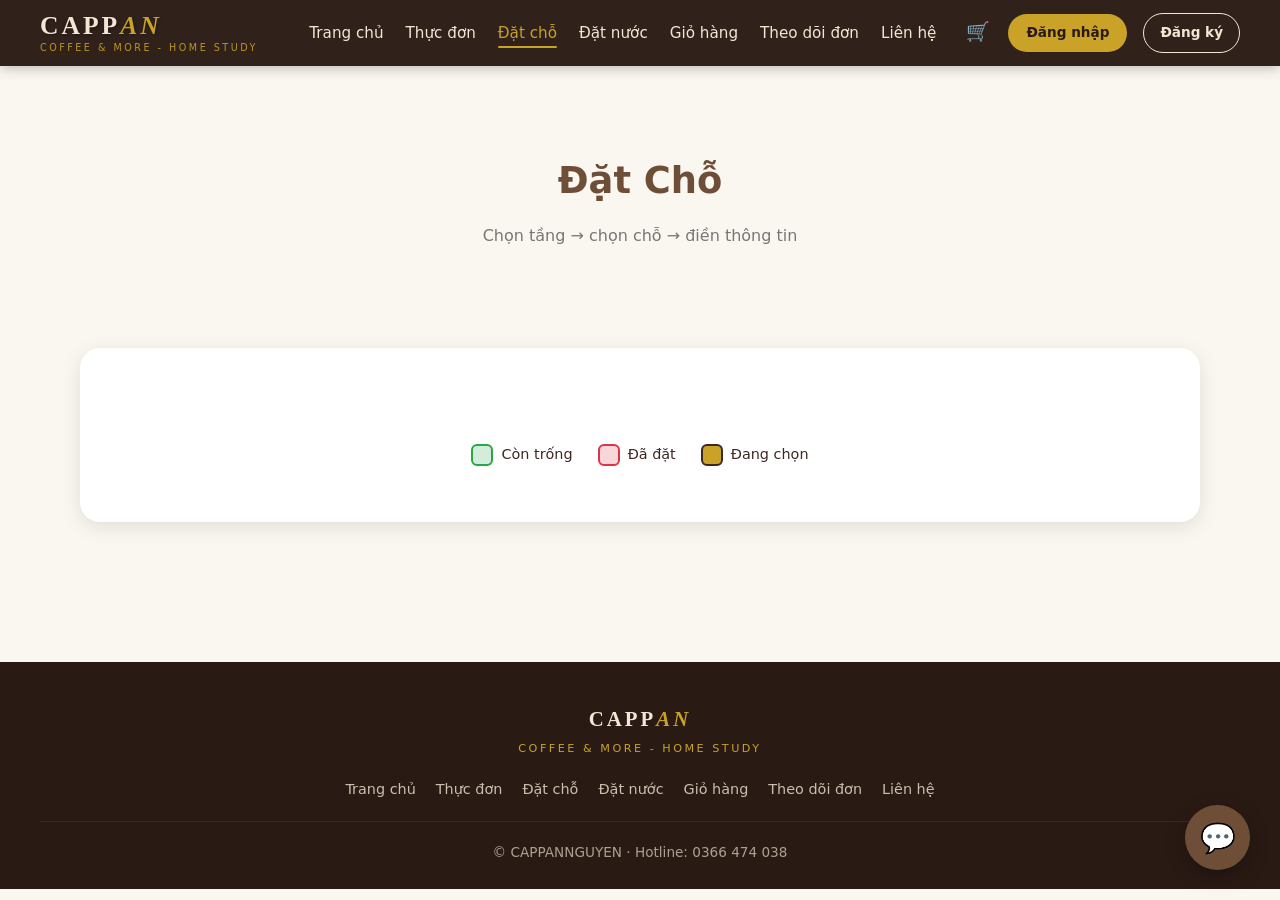
==== booking.html @ 18485954 "Initial commit" ====
<!DOCTYPE html>
<html lang="vi">
<head>
<meta charset="UTF-8">
<meta name="viewport" content="width=device-width, initial-scale=1.0">
<title>Đặt chỗ – CAPPAN</title>
<link rel="stylesheet" href="style.css">
</head>
<body data-page="booking">

<header class="app-header">
  <a class="logo" href="index.html">
    <span class="brand">CAPP<span>AN</span></span>
    <span class="tagline">Coffee &amp; More - Home Study</span>
  </a>
  <button class="menu-toggle" onclick="toggleMobileMenu()">☰</button>
  <nav class="nav" id="mainNav">
    <ul class="nav-list">
      <li><a href="index.html">Trang chủ</a></li>
      <li><a href="menu.html">Thực đơn</a></li>
      <li><a href="booking.html" class="active">Đặt chỗ</a></li>
      <li><a href="order.html">Đặt nước</a></li>
      <li><a href="cart.html">Giỏ hàng</a></li>
      <li><a href="tracking.html">Theo dõi đơn</a></li>
      <li><a href="contact.html">Liên hệ</a></li>
    </ul>
    <div class="user-area" id="userArea"></div>
  </nav>
</header>

<section class="section">
  <h2 class="section-title">Đặt Chỗ</h2>
  <p class="section-sub">Chọn tầng → chọn chỗ → điền thông tin</p>

  <div class="floor-switch" id="floorSwitch"></div>

  <!-- Tóm tắt tầng -->
  <div class="floor-summary" id="floorSummary"></div>

  <div class="seat-area">
    <div class="seat-map" id="seatMap"></div>

    <div class="seat-legend">
      <div class="legend-item"><div class="legend-box free"></div> Còn trống</div>
      <div class="legend-item"><div class="legend-box booked"></div> Đã đặt</div>
      <div class="legend-item"><div class="legend-box selected"></div> Đang chọn</div>
    </div>

    <div class="seat-info-panel" id="seatInfoPanel">
      <div class="seat-info-grid">
        <img id="seatInfoImg" src="" alt="Chỗ ngồi">
        <div>
          <h3 id="seatInfoTitle"></h3>
          <p id="seatInfoDesc"></p>
          <p class="seat-meta">
            <span id="seatInfoCapacity"></span> ·
            <span id="seatInfoZone"></span>
          </p>
          <button class="btn" onclick="openBookingForm()">Đặt chỗ này</button>
        </div>
      </div>
    </div>
  </div>
</section>

<!-- Booking Modal -->
<div class="modal-overlay" id="bookingModal">
  <div class="modal-box wide">
    <button class="modal-close" onclick="closeModal('bookingModal')">✕</button>
    <h2>Xác nhận đặt chỗ</h2>
    <p class="modal-sub" id="bookingSeatLabel"></p>
    <form id="bookingForm" onsubmit="return handleBooking(event)">
      <div class="form-grid">
        <div class="form-group">
          <label>Họ và tên</label>
          <input type="text" id="bkName" required>
        </div>
        <div class="form-group">
          <label>Số điện thoại</label>
          <input type="tel" id="bkPhone" required>
        </div>
        <div class="form-group">
          <label>Ngày đặt</label>
          <input type="date" id="bkDate" required>
        </div>
        <div class="form-group">
          <label>Giờ đặt</label>
          <input type="time" id="bkTime" required>
        </div>
        <div class="form-group">
          <label>Số người</label>
          <select id="bkGuests"></select>
        </div>
        <div class="form-group">
          <label>Ghi chú</label>
          <input type="text" id="bkNote" placeholder="Yêu cầu đặc biệt...">
        </div>
      </div>
      <button type="submit" class="btn btn-block">Xác Nhận Đặt Chỗ</button>
    </form>
  </div>
</div>

<footer class="app-footer">
  <div class="footer-brand">CAPP<span>AN</span></div>
  <div class="footer-tagline">Coffee &amp; More - Home Study</div>
  <div class="footer-links">
    <a href="index.html">Trang chủ</a>
    <a href="menu.html">Thực đơn</a>
    <a href="booking.html">Đặt chỗ</a>
    <a href="order.html">Đặt nước</a>
    <a href="cart.html">Giỏ hàng</a>
    <a href="tracking.html">Theo dõi đơn</a>
    <a href="contact.html">Liên hệ</a>
  </div>
  <div class="footer-copy">© CAPPANNGUYEN · Hotline: 0366 474 038</div>
</footer>

<button class="chat-btn" onclick="toggleChat()">💬</button>
<div class="chat-box" id="chatBox">
  <div class="chat-header">
    <h4>🤖 Trợ lý CAPPAN</h4>
    <button onclick="toggleChat()">✕</button>
  </div>
  <div class="chat-body" id="chatBody">
    <div class="msg bot"><div class="bubble">Bạn muốn ngồi tầng nào? Tôi tư vấn cho! 😊</div></div>
  </div>
  <div class="chat-input">
    <input type="text" id="chatInput" placeholder="Nhập tin nhắn..."
           onkeypress="if(event.key==='Enter') sendChat()">
    <button onclick="sendChat()">➤</button>
  </div>
</div>

<div class="toast" id="toast">✓ Thành công!</div>

<script src="js/data/schema.js"></script>
<script src="js/data/seed.js"></script>
<script src="js/api/index.js"></script>
<script src="js/ai/brain.js"></script>
<script src="js/auth.js"></script>
<script src="js/main.js"></script>

<script>
let currentFloorId = 'F1';
let selectedSeatId = null;

function renderFloorSwitch() {
  const el = document.getElementById('floorSwitch');
  el.innerHTML = API.floors.getAll().map(f => {
    const booked = API.seats.getByFloor(f.id).filter(s => s.status === 'booked').length;
    const total = API.seats.getByFloor(f.id).length;
    return `
      <button class="floor-btn ${f.id === currentFloorId ? 'active' : ''}"
              onclick="switchFloor('${f.id}')">
        ${f.name}
        ${booked > 0 ? `<span class="floor-badge">${booked}/${total}</span>` : ''}
      </button>
    `;
  }).join('');
}

function renderFloorSummary() {
  const el = document.getElementById('floorSummary');
  const floor = API.floors.getById(currentFloorId);
  const seats = API.seats.getByFloor(currentFloorId);
  const available = seats.filter(s => s.status === 'available').length;
  const totalCapacity = seats.reduce((sum, s) => sum + s.capacity, 0);

  el.innerHTML = `
    <div class="floor-summary-content">
      <div class="floor-summary-img">
        <img src="${floor.img}" alt="${floor.name}">
      </div>
      <div class="floor-summary-info">
        <h3>${floor.name}</h3>
        <p>${floor.description}</p>
        <div class="floor-stats">
          <span>🪑 ${seats.length} bàn</span>
          <span>👥 ${totalCapacity} chỗ ngồi</span>
          <span class="available-count">✅ ${available} bàn trống</span>
        </div>
      </div>
    </div>
  `;
}

function switchFloor(floorId) {
  currentFloorId = floorId;
  selectedSeatId = null;
  document.getElementById('seatInfoPanel').classList.remove('show');
  renderFloorSwitch();
  renderFloorSummary();
  renderSeatMap();
}

function renderSeatMap() {
  const el = document.getElementById('seatMap');
  const seats = API.seats.getByFloor(currentFloorId);
  if (!el) return;

  const cols = Math.min(seats.length, 4);
  el.style.gridTemplateColumns = `repeat(${cols}, 90px)`;

  el.innerHTML = seats.map(s => {
    const isBooked = s.status === 'booked';
    const isSelected = selectedSeatId === s.id;
    let cls = 'seat ';
    if (isBooked) cls += 'booked ';
    else cls += 'free ';
    if (isSelected) cls += 'selected ';

    return `
      <div class="${cls}" onclick="selectSeat('${s.id}')">
        <div class="seat-icon">🪑</div>
        <div class="seat-id">${s.id}</div>
        <div class="seat-capacity">${s.capacity}👤</div>
        <div class="seat-status">${isBooked ? 'Đã đặt' : 'Trống'}</div>
      </div>
    `;
  }).join('');
}

function selectSeat(seatId) {
  const seat = API.seats.getById(seatId);
  if (!seat) return;

  if (seat.status === 'booked') {
    showToast('⚠ Chỗ này đã được đặt!', '#c62828');
    return;
  }

  selectedSeatId = seatId;
  renderSeatMap();

  const floor = API.floors.getById(currentFloorId);
  document.getElementById('seatInfoTitle').textContent = `Bàn ${seat.id}`;
  document.getElementById('seatInfoImg').src = seat.img;
  document.getElementById('seatInfoDesc').textContent = seat.description || '';
  document.getElementById('seatInfoCapacity').textContent = `👥 ${seat.capacity} người`;
  document.getElementById('seatInfoZone').textContent = `📍 ${floor.name}`;
  document.getElementById('seatInfoPanel').classList.add('show');
}

function openBookingForm() {
  if (!Auth.isLoggedIn()) {
    showToast('🔒 Vui lòng đăng nhập!', '#c62828');
    setTimeout(() => { window.location.href = 'login.html'; }, 1000);
    return;
  }
  if (!selectedSeatId) {
    showToast('⚠ Chọn chỗ trước!', '#c62828');
    return;
  }

  const user = API.users.getCurrent();
  const seat = API.seats.getById(selectedSeatId);
  const floor = API.floors.getById(currentFloorId);

  document.getElementById('bookingSeatLabel').textContent =
    `Bàn ${seat.id} – ${floor.name} (${seat.capacity} người)`;
  document.getElementById('bkName').value = user.name || '';
  document.getElementById('bkPhone').value = user.phone || '';
  document.getElementById('bkDate').value = API.utils.today();

  const now = new Date();
  now.setMinutes(now.getMinutes() + 30);
  document.getElementById('bkTime').value =
    `${String(now.getHours()).padStart(2,'0')}:${String(now.getMinutes()).padStart(2,'0')}`;

  // Số người — không được vượt quá capacity
  const guestsEl = document.getElementById('bkGuests');
  guestsEl.innerHTML = '';
  for (let i = 1; i <= seat.capacity; i++) {
    guestsEl.innerHTML += `<option value="${i}" ${i === seat.capacity ? 'selected' : ''}>${i} người</option>`;
  }

  openModal('bookingModal');
}

function handleBooking(e) {
  e.preventDefault();

  const user = API.users.getCurrent();
  const data = {
    userId: user.id,
    seatId: selectedSeatId,
    floorId: currentFloorId,
    date: document.getElementById('bkDate').value,
    time: document.getElementById('bkTime').value,
    guests: parseInt(document.getElementById('bkGuests').value),
    note: document.getElementById('bkNote').value.trim()
  };

  const bk = API.bookings.create(data);

  closeModal('bookingModal');
  selectedSeatId = null;
  document.getElementById('seatInfoPanel').classList.remove('show');
  renderFloorSwitch();
  renderFloorSummary();
  renderSeatMap();

  showToast(`✓ Đặt bàn ${bk.seatId} thành công! Mã: ${bk.id}`);
  return false;
}

document.addEventListener('DOMContentLoaded', () => {
  // ⚡ Chặn nhân viên
  const user = API.users.getCurrent();
  if (user && user.role === 'staff') {
    showToast('⛔ Nhân viên không dùng chức năng này!', '#c62828');
    setTimeout(() => { window.location.href = 'staff-dashboard.html'; }, 800);
    return;
  }

  renderCartPage();
});
</script>
</body>
</html>
---- style.css ----
/* ============================================================
   CAPPAN – GLOBAL STYLES
============================================================ */

/* ----- CSS VARIABLES ----- */
:root {
  --brown: #6F4E37;
  --dark-brown: #3E2723;
  --darker: #2A1A14;
  --cream: #F5E6D3;
  --gold: #C9A227;
  --gold-light: #E0BE4A;
  --light: #FAF6F0;
  --white: #ffffff;
  --green: #2E7D32;
  --green-dark: #1b5e20;
  --red: #c62828;
  --gray: #777;
  --gray-light: #ddd;
  --shadow-sm: 0 2px 10px rgba(0,0,0,0.08);
  --shadow-md: 0 5px 20px rgba(0,0,0,0.10);
  --shadow-lg: 0 15px 40px rgba(0,0,0,0.18);
  --radius-sm: 8px;
  --radius-md: 15px;
  --radius-lg: 20px;
  --radius-full: 999px;
  --transition: 0.3s ease;
}

/* ----- RESET ----- */
*, *::before, *::after {
  margin: 0; padding: 0; box-sizing: border-box;
}
html { scroll-behavior: smooth; }
body {
  font-family: 'Segoe UI', system-ui, -apple-system, Tahoma, sans-serif;
  background: var(--light);
  color: var(--dark-brown);
  line-height: 1.6;
  padding-top: 72px;
}
img { max-width: 100%; display: block; }
a { color: inherit; }
button { font-family: inherit; }

/* ============================================================
   HEADER
============================================================ */
.app-header {
  position: fixed; top: 0; left: 0; right: 0; z-index: 100;
  background: rgba(42, 26, 20, 0.97);
  backdrop-filter: blur(10px);
  padding: 12px 40px;
  display: flex;
  justify-content: space-between;
  align-items: center;
  box-shadow: 0 2px 12px rgba(0,0,0,0.25);
}

/* ----- LOGO ----- */
.logo {
  display: flex; flex-direction: column; line-height: 1.1;
  text-decoration: none; cursor: pointer;
}
.logo .brand {
  color: var(--cream);
  font-size: 1.6rem;
  font-weight: 800;
  letter-spacing: 3px;
  font-family: 'Georgia', 'Times New Roman', serif;
  text-shadow: 1px 1px 3px rgba(0,0,0,0.4);
}
.logo .brand span { color: var(--gold); font-style: italic; }
.logo .tagline {
  color: var(--gold);
  font-size: 0.6rem;
  font-weight: 500;
  letter-spacing: 2.5px;
  margin-top: 3px;
  text-transform: uppercase;
  opacity: 0.9;
}

/* ----- NAV ----- */
.nav { display: flex; align-items: center; gap: 22px; }
.nav-list {
  display: flex; list-style: none; gap: 22px; align-items: center;
}
.nav-list a {
  color: var(--cream); text-decoration: none;
  font-weight: 500; font-size: 0.95rem;
  transition: var(--transition);
  position: relative;
}
.nav-list a:hover, .nav-list a.active { color: var(--gold); }
.nav-list a.active::after {
  content: ''; position: absolute; bottom: -6px; left: 0; right: 0;
  height: 2px; background: var(--gold); border-radius: 2px;
}
.user-area {
  display: flex; align-items: center; gap: 10px;
  color: var(--gold); font-size: 0.9rem;
}
.user-area button {
  background: transparent;
  border: 1px solid var(--gold);
  color: var(--gold);
  padding: 6px 14px;
  border-radius: var(--radius-full);
  cursor: pointer;
  font-size: 0.85rem;
  transition: var(--transition);
}
.user-area button:hover {
  background: var(--gold); color: var(--darker);
}

/* Mobile menu toggle */
.menu-toggle {
  display: none;
  background: none; border: none; cursor: pointer;
  color: var(--cream); font-size: 1.5rem;
}

/* ============================================================
   HERO
============================================================ */
.hero {
  min-height: calc(100vh - 72px);
  display: flex; justify-content: center; align-items: center;
  text-align: center; color: var(--white);
  padding: 40px 20px;
  background: linear-gradient(rgba(0,0,0,0.55), rgba(0,0,0,0.7)),
    url('https://images.unsplash.com/photo-1554118811-1e0d58224f24?w=1600') center/cover fixed;
  position: relative;
}
.hero-content { max-width: 800px; }
.hero-tagline {
  color: var(--gold); font-size: 0.85rem; letter-spacing: 4px;
  margin-bottom: 12px; font-weight: 500;
}
.hero-title {
  font-size: clamp(2.5rem, 7vw, 5rem);
  font-weight: 800;
  letter-spacing: 8px;
  margin-bottom: 20px;
  font-family: 'Georgia', serif;
  text-shadow: 3px 3px 15px rgba(0,0,0,0.7);
}
.hero-desc {
  font-size: clamp(1rem, 2vw, 1.2rem);
  max-width: 600px; margin: 0 auto 30px;
  opacity: 0.95;
}
.hero-actions { display: flex; gap: 15px; justify-content: center; flex-wrap: wrap; }

/* ============================================================
   BUTTONS
============================================================ */
.btn {
  display: inline-block;
  background: var(--gold); color: var(--darker);
  padding: 12px 30px;
  border: none; border-radius: var(--radius-full);
  font-size: 1rem; font-weight: 700;
  cursor: pointer; text-decoration: none;
  transition: var(--transition);
}
.btn:hover { background: var(--cream); transform: translateY(-2px); }
.btn-block { display: block; width: 100%; margin-top: 20px; }

.btn-outline {
  display: inline-block;
  background: transparent; border: 2px solid var(--gold); color: var(--gold);
  padding: 10px 28px; border-radius: var(--radius-full);
  font-weight: 700; cursor: pointer; text-decoration: none;
  transition: var(--transition);
}
.btn-outline:hover { background: var(--gold); color: var(--darker); }

/* ============================================================
   SECTION
============================================================ */
.section {
  padding: 80px 40px;
  max-width: 1200px;
  margin: auto;
}
.section-dark {
  background: var(--dark-brown);
  max-width: none;
  color: var(--cream);
}
.section-dark .section-title,
.section-dark .section-sub { color: var(--cream); }
.section-title {
  text-align: center;
  font-size: clamp(1.6rem, 3vw, 2.3rem);
  color: var(--brown);
  margin-bottom: 12px;
}
.section-sub {
  text-align: center;
  color: var(--gray);
  margin-bottom: 45px;
}

/* ============================================================
   ABOUT
============================================================ */
.about-grid {
  display: grid;
  grid-template-columns: 1fr 1fr;
  gap: 45px;
  align-items: center;
}
.about-img img {
  width: 100%; border-radius: var(--radius-md);
  box-shadow: var(--shadow-lg);
}
.about-text h3 {
  color: var(--brown); font-size: 1.6rem; margin-bottom: 15px;
}
.about-text p { margin-bottom: 15px; }
.feature-list {
  list-style: none;
  display: grid; grid-template-columns: 1fr 1fr; gap: 8px;
  margin: 20px 0;
}
.feature-list li {
  padding: 8px 12px;
  background: var(--cream);
  border-radius: var(--radius-sm);
  font-size: 0.9rem;
  font-weight: 500;
}
.info-block {
  background: var(--cream);
  padding: 18px; border-radius: var(--radius-md);
  border-left: 4px solid var(--gold);
}
.info-block p { margin: 5px 0; }

/* ============================================================
   HIGHLIGHTS
============================================================ */
.highlights {
  display: grid;
  grid-template-columns: repeat(auto-fit, minmax(250px, 1fr));
  gap: 25px;
}
.highlight-card {
  background: rgba(255,255,255,0.05);
  border: 1px solid rgba(201,162,39,0.3);
  border-radius: var(--radius-md);
  padding: 30px 25px;
  text-align: center;
  transition: var(--transition);
}
.highlight-card:hover {
  transform: translateY(-6px);
  border-color: var(--gold);
  background: rgba(255,255,255,0.08);
}
.highlight-icon { font-size: 2.5rem; margin-bottom: 15px; }
.highlight-card h4 { color: var(--gold); margin-bottom: 10px; font-size: 1.15rem; }
.highlight-card p { font-size: 0.92rem; opacity: 0.9; }

/* ============================================================
   CATEGORIES & MENU
============================================================ */
.cat-tabs {
  display: flex; gap: 12px; justify-content: center;
  flex-wrap: wrap; margin-bottom: 35px;
}
.cat-tab {
  background: var(--white);
  border: 2px solid var(--gray-light);
  padding: 10px 22px;
  border-radius: var(--radius-full);
  cursor: pointer; font-weight: 600;
  transition: var(--transition);
  color: var(--brown);
  font-size: 0.92rem;
}
.cat-tab:hover { border-color: var(--gold); transform: translateY(-2px); }
.cat-tab.active {
  background: var(--brown); color: var(--white);
  border-color: var(--brown);
}

.menu-grid {
  display: grid;
  grid-template-columns: repeat(auto-fill, minmax(230px, 1fr));
  gap: 25px;
}
.menu-card {
  background: var(--white);
  border-radius: var(--radius-md);
  overflow: hidden;
  box-shadow: var(--shadow-sm);
  transition: var(--transition);
  position: relative;
  display: flex; flex-direction: column;
}
.menu-card:hover {
  transform: translateY(-8px);
  box-shadow: var(--shadow-lg);
}
.menu-card img {
  width: 100%; height: 170px; object-fit: cover;
}
.menu-card .info { padding: 16px; flex: 1; display: flex; flex-direction: column; }
.menu-card h4 {
  color: var(--brown); margin-bottom: 8px; font-size: 1.05rem;
}
.menu-card .price {
  color: var(--green); font-weight: bold; font-size: 1.1rem;
  margin-bottom: auto;
}
.badge {
  position: absolute; top: 12px; left: 12px;
  background: var(--gold); color: var(--darker);
  font-size: 0.72rem; font-weight: 700;
  padding: 4px 10px; border-radius: var(--radius-full);
  letter-spacing: 0.5px;
}
.add-cart-btn {
  background: var(--green); color: var(--white);
  border: none; padding: 9px 16px;
  border-radius: var(--radius-full);
  cursor: pointer; font-weight: 600;
  margin-top: 12px; width: 100%;
  transition: var(--transition);
}
.add-cart-btn:hover { background: var(--green-dark); }

/* ============================================================
   FORMS
============================================================ */
.form-grid {
  display: grid; grid-template-columns: 1fr 1fr; gap: 18px;
}
.form-group { display: flex; flex-direction: column; margin-bottom: 12px; }
.form-group label {
  margin-bottom: 6px; font-weight: 600;
  color: var(--brown); font-size: 0.9rem;
}
.form-group input,
.form-group select,
.form-group textarea {
  padding: 11px 14px;
  border: 1px solid var(--gray-light);
  border-radius: var(--radius-sm);
  font-size: 1rem; outline: none;
  transition: var(--transition);
  font-family: inherit;
  background: var(--white);
}
.form-group input:focus,
.form-group select:focus,
.form-group textarea:focus {
  border-color: var(--brown);
  box-shadow: 0 0 0 3px rgba(111,78,55,0.15);
}
.full-width { grid-column: 1 / -1; }

/* ============================================================
   MODAL
============================================================ */
.modal-overlay {
  position: fixed; inset: 0;
  background: rgba(0,0,0,0.65);
  backdrop-filter: blur(4px);
  z-index: 500;
  display: none;
  justify-content: center; align-items: center;
  padding: 20px;
  animation: fadeIn 0.25s ease;
}
.modal-overlay.open { display: flex; }
.modal-box {
  background: var(--white);
  border-radius: var(--radius-lg);
  width: 100%; max-width: 480px;
  padding: 35px;
  position: relative;
  animation: pop 0.3s ease;
  max-height: 90vh; overflow-y: auto;
}
.modal-box.wide { max-width: 520px; }
@keyframes fadeIn { from { opacity: 0; } to { opacity: 1; } }
@keyframes pop {
  from { transform: scale(0.9); opacity: 0; }
  to { transform: scale(1); opacity: 1; }
}
.modal-box h2 { color: var(--brown); margin-bottom: 8px; text-align: center; }
.modal-sub {
  text-align: center; color: var(--gray);
  margin-bottom: 25px; font-size: 0.9rem;
}
.modal-close {
  position: absolute; top: 15px; right: 20px;
  background: none; border: none;
  font-size: 1.5rem; cursor: pointer; color: #999;
  transition: var(--transition);
}
.modal-close:hover { color: var(--red); transform: rotate(90deg); }

/* Auth tabs */
.auth-tabs { display: flex; gap: 10px; margin-bottom: 20px; }
.auth-tab {
  flex: 1; padding: 10px; text-align: center;
  cursor: pointer; border-radius: var(--radius-sm);
  font-weight: 600; background: #f0f0f0; color: var(--gray);
  transition: var(--transition);
}
.auth-tab.active { background: var(--brown); color: var(--white); }

/* ============================================================
   SEAT MAP
============================================================ */
.floor-switch {
  display: flex; gap: 12px; justify-content: center;
  margin-bottom: 25px; flex-wrap: wrap;
}
.floor-btn {
  padding: 10px 24px;
  border-radius: var(--radius-full);
  border: 2px solid var(--brown);
  background: var(--white); color: var(--brown);
  font-weight: 600; cursor: pointer;
  transition: var(--transition); font-size: 0.9rem;
}
.floor-btn:hover { background: var(--cream); }
.floor-btn.active { background: var(--brown); color: var(--white); }

.seat-area {
  background: var(--white);
  border-radius: var(--radius-lg);
  padding: 30px;
  box-shadow: var(--shadow-md);
  overflow-x: auto;
}
.seat-map {
  display: grid; gap: 15px;
  justify-content: center; margin: auto;
}
.seat {
  width: 90px; height: 90px;
  border-radius: var(--radius-sm);
  display: flex; flex-direction: column;
  justify-content: center; align-items: center;
  cursor: pointer; font-size: 0.8rem; font-weight: 600;
  transition: var(--transition);
  border: 3px solid transparent;
}
.seat.free {
  background: #d4edda; color: #155724; border-color: #28a745;
}
.seat.free:hover {
  transform: scale(1.08);
  box-shadow: 0 6px 15px rgba(40,167,69,0.4);
}
.seat.booked {
  background: #f8d7da; color: #721c24;
  border-color: #dc3545;
  cursor: not-allowed; opacity: 0.7;
}
.seat.selected {
  background: var(--gold) !important;
  color: var(--darker) !important;
  border-color: var(--dark-brown);
  transform: scale(1.08);
}
.seat .seat-icon { font-size: 1.5rem; }

.seat-legend {
  display: flex; gap: 25px; justify-content: center;
  margin: 25px 0; flex-wrap: wrap;
}
.legend-item {
  display: flex; align-items: center; gap: 8px; font-size: 0.9rem;
}
.legend-box { width: 22px; height: 22px; border-radius: 6px; }
.legend-box.free { background: #d4edda; border: 2px solid #28a745; }
.legend-box.booked { background: #f8d7da; border: 2px solid #dc3545; }
.legend-box.selected { background: var(--gold); border: 2px solid var(--dark-brown); }

.seat-info-panel {
  background: var(--cream);
  border-radius: var(--radius-md);
  padding: 25px;
  margin-top: 25px;
  display: none;
  animation: fadeIn 0.3s ease;
}
.seat-info-panel.show { display: block; }
.seat-info-grid {
  display: grid; grid-template-columns: 280px 1fr; gap: 25px;
  align-items: center;
}
.seat-info-grid img {
  width: 100%; height: 180px; object-fit: cover;
  border-radius: var(--radius-md);
}
.seat-info-grid h3 { color: var(--brown); margin-bottom: 10px; }
.seat-info-grid p { margin-bottom: 15px; }

/* ============================================================
   ORDER
============================================================ */
.order-layout {
  display: grid; grid-template-columns: 2fr 1fr; gap: 25px;
  align-items: start;
}
.cart {
  background: var(--white);
  border-radius: var(--radius-md);
  padding: 25px;
  position: sticky; top: 90px;
  box-shadow: var(--shadow-md);
}
.cart h3 { color: var(--brown); margin-bottom: 15px; }
.cart ul {
  list-style: none; margin-bottom: 15px;
  max-height: 300px; overflow-y: auto;
}
.cart li {
  display: flex; justify-content: space-between;
  align-items: center; padding: 10px 0;
  border-bottom: 1px dashed var(--gray-light);
  font-size: 0.9rem; gap: 10px;
}
.cart li.empty {
  justify-content: center; color: #999;
  border: none; font-style: italic;
}
.cart-total {
  font-size: 1.25rem; font-weight: bold;
  color: var(--green); text-align: right;
  margin-bottom: 15px;
}
.qty-btn {
  background: var(--brown); color: var(--white);
  border: none; width: 24px; height: 24px;
  border-radius: 50%; cursor: pointer;
  font-weight: bold; margin: 0 5px;
  transition: var(--transition);
}
.qty-btn:hover { background: var(--dark-brown); }

/* ============================================================
   TRACKING
============================================================ */
.empty-state {
  text-align: center; padding: 70px 20px; color: var(--gray);
}
.empty-icon { font-size: 3.5rem; margin-bottom: 15px; }
.empty-state .btn { margin-top: 20px; }

.shipper-panel {
  background: var(--white);
  border-radius: var(--radius-lg);
  overflow: hidden;
  box-shadow: var(--shadow-lg);
}
.shipper-header {
  background: var(--brown); color: var(--white);
  padding: 20px 25px;
  display: flex; justify-content: space-between;
  align-items: center; gap: 15px; flex-wrap: wrap;
}
.shipper-header h3 { font-size: 1.1rem; }
.shipper-status {
  padding: 6px 16px;
  border-radius: var(--radius-full);
  font-size: 0.85rem; font-weight: 700;
  background: var(--gold); color: var(--darker);
  white-space: nowrap;
}
.map-container { height: 400px; background: #e5e3df; }
.map-container iframe { width: 100%; height: 100%; border: 0; }
.shipper-info { padding: 20px 25px; }
.shipper-info .row {
  display: flex; justify-content: space-between;
  padding: 10px 0;
  border-bottom: 1px solid #f0f0f0;
  gap: 15px;
}
.shipper-info .row:last-child { border-bottom: none; }
.shipper-info .row span:last-child {
  font-weight: 600; color: var(--brown);
  text-align: right;
}

.progress-steps {
  display: flex; justify-content: space-between;
  margin: 25px; position: relative;
}
.progress-steps::before {
  content: ''; position: absolute;
  top: 15px; left: 8%; right: 8%;
  height: 3px; background: var(--gray-light); z-index: 1;
}
.step {
  z-index: 2; text-align: center;
  font-size: 0.78rem; flex: 1;
  position: relative; color: var(--gray);
}
.step .dot {
  width: 32px; height: 32px;
  border-radius: 50%; background: var(--gray-light);
  color: var(--gray);
  display: flex; justify-content: center; align-items: center;
  margin: 0 auto 6px;
  font-weight: bold; border: 3px solid var(--white);
  transition: var(--transition);
}
.step.active .dot { background: var(--green); color: var(--white); }
.step.active { color: var(--green); font-weight: 600; }

/* ============================================================
   TOAST
============================================================ */
.toast {
  position: fixed; top: 90px; right: 30px;
  z-index: 999;
  background: var(--green); color: var(--white);
  padding: 15px 25px;
  border-radius: var(--radius-sm);
  box-shadow: var(--shadow-lg);
  transform: translateX(400px);
  transition: transform 0.4s cubic-bezier(0.4, 0, 0.2, 1);
  font-weight: 500; max-width: 350px;
}
.toast.show { transform: translateX(0); }

/* ============================================================
   CHAT
============================================================ */
.chat-btn {
  position: fixed; bottom: 30px; right: 30px;
  z-index: 300;
  width: 65px; height: 65px;
  border-radius: 50%;
  background: var(--brown); color: var(--white);
  border: none; font-size: 1.8rem;
  cursor: pointer;
  box-shadow: 0 6px 20px rgba(0,0,0,0.3);
  transition: var(--transition);
}
.chat-btn:hover {
  background: var(--gold);
  transform: scale(1.1);
}
.chat-box {
  position: fixed; bottom: 110px; right: 30px;
  z-index: 300;
  width: 360px; max-width: calc(100vw - 40px);
  height: 480px; max-height: calc(100vh - 150px);
  background: var(--white);
  border-radius: var(--radius-lg);
  overflow: hidden;
  box-shadow: var(--shadow-lg);
  display: none; flex-direction: column;
  animation: pop 0.25s ease;
}
.chat-box.open { display: flex; }
.chat-header {
  background: var(--brown); color: var(--white);
  padding: 15px 20px;
  display: flex; justify-content: space-between;
  align-items: center;
}
.chat-header h4 { font-size: 1rem; }
.chat-header button {
  background: none; border: none;
  color: var(--white); font-size: 1.3rem;
  cursor: pointer;
}
.chat-body {
  flex: 1; padding: 15px;
  overflow-y: auto; background: #f9f9f9;
}
.msg { margin-bottom: 12px; display: flex; }
.msg.user { justify-content: flex-end; }
.msg .bubble {
  max-width: 75%; padding: 10px 14px;
  border-radius: var(--radius-md);
  font-size: 0.92rem; word-wrap: break-word;
}
.msg.bot .bubble {
  background: var(--cream); color: var(--dark-brown);
  border-bottom-left-radius: 3px;
}
.msg.user .bubble {
  background: var(--brown); color: var(--white);
  border-bottom-right-radius: 3px;
}
.chat-input {
  display: flex; padding: 12px;
  border-top: 1px solid #eee; background: var(--white);
}
.chat-input input {
  flex: 1; padding: 10px 15px;
  border: 1px solid var(--gray-light);
  border-radius: var(--radius-full);
  outline: none; font-size: 0.95rem;
  font-family: inherit;
}
.chat-input input:focus { border-color: var(--brown); }
.chat-input button {
  margin-left: 10px;
  background: var(--brown); color: var(--white);
  border: none; border-radius: 50%;
  width: 42px; height: 42px;
  cursor: pointer; font-size: 1.1rem;
  transition: var(--transition);
}
.chat-input button:hover { background: var(--gold); color: var(--darker); }

/* ============================================================
   FOOTER
============================================================ */
.app-footer {
  background: var(--darker); color: var(--cream);
  padding: 40px 40px 25px;
  margin-top: 60px;
  text-align: center;
}
.footer-brand {
  font-family: 'Georgia', serif;
  font-size: 1.3rem; font-weight: 800;
  letter-spacing: 3px;
  color: var(--cream);
  margin-bottom: 5px;
}
.footer-brand span { color: var(--gold); font-style: italic; }
.footer-tagline {
  font-size: 0.7rem; letter-spacing: 2.5px;
  color: var(--gold); margin-bottom: 20px;
  text-transform: uppercase;
}
.footer-links {
  display: flex; gap: 20px; justify-content: center;
  flex-wrap: wrap; margin-bottom: 20px;
}
.footer-links a {
  color: var(--cream); text-decoration: none;
  font-size: 0.9rem; opacity: 0.8;
  transition: var(--transition);
}
.footer-links a:hover { color: var(--gold); opacity: 1; }
.footer-copy {
  font-size: 0.85rem; opacity: 0.65;
  padding-top: 20px;
  border-top: 1px solid rgba(255,255,255,0.1);
}

/* ============================================================
   RESPONSIVE
============================================================ */
@media (max-width: 900px) {
  .order-layout { grid-template-columns: 1fr; }
  .cart { position: static; }
  .seat-info-grid { grid-template-columns: 1fr; }
}

@media (max-width: 768px) {
  body { padding-top: 64px; }

  .app-header { padding: 12px 20px; }

  .logo .brand { font-size: 1.3rem; letter-spacing: 2px; }
  .logo .tagline { font-size: 0.5rem; letter-spacing: 1.8px; }

  .menu-toggle { display: block; }

  .nav {
    position: fixed;
    top: 64px; left: 0; right: 0;
    background: var(--darker);
    flex-direction: column;
    padding: 20px;
    gap: 15px;
    transform: translateY(-150%);
    transition: transform 0.3s ease;
    box-shadow: 0 10px 20px rgba(0,0,0,0.3);
  }
  .nav.open { transform: translateY(0); }
  .nav-list {
    flex-direction: column;
    gap: 15px;
    width: 100%;
  }
  .nav-list a { display: block; padding: 8px 0; font-size: 1rem; }
  .nav-list a.active::after { display: none; }
  .user-area { width: 100%; justify-content: center; }

  .hero { background-attachment: scroll; }
  .hero-title { letter-spacing: 4px; }

  .section { padding: 50px 20px; }
  .about-grid, .form-grid { grid-template-columns: 1fr; gap: 25px; }
  .feature-list { grid-template-columns: 1fr; }

  .seat { width: 70px; height: 70px; font-size: 0.7rem; }
  .seat .seat-icon { font-size: 1.2rem; }

  .progress-steps { flex-wrap: wrap; gap: 12px; margin: 20px 10px; }
  .progress-steps::before { display: none; }
  .step { flex: 0 0 calc(50% - 6px); }

  .modal-box { padding: 25px 20px; }

  .toast {
    top: auto; bottom: 110px;
    right: 20px; left: 20px;
    max-width: none;
    transform: translateY(200px);
  }
  .toast.show { transform: translateY(0); }

  .chat-btn { width: 55px; height: 55px; font-size: 1.5rem; bottom: 20px; right: 20px; }
  .chat-box { bottom: 90px; right: 20px; left: 20px; width: auto; height: 70vh; }

  .map-container { height: 300px; }
  .shipper-header { padding: 15px 18px; }
  .shipper-info { padding: 15px 18px; }
}

@media (max-width: 480px) {
  .menu-grid { grid-template-columns: 1fr 1fr; gap: 12px; }
  .menu-card img { height: 120px; }
  .menu-card .info { padding: 10px; }
  .menu-card h4 { font-size: 0.85rem; }
  .menu-card .price { font-size: 0.95rem; }
  .add-cart-btn { font-size: 0.8rem; padding: 7px 10px; }
  .cat-tab { padding: 8px 14px; font-size: 0.82rem; }
}
/* ============================================================
   PROFILE PAGE
============================================================ */
.profile-header {
  display: flex; align-items: center; gap: 20px;
  background: var(--cream);
  padding: 25px; border-radius: var(--radius-lg);
  margin-bottom: 30px;
  flex-wrap: wrap;
}
.profile-avatar {
  width: 80px; height: 80px; border-radius: 50%;
  background: var(--brown); color: var(--cream);
  display: flex; justify-content: center; align-items: center;
  font-size: 2rem; font-weight: 800;
  font-family: 'Georgia', serif;
  box-shadow: 0 4px 15px rgba(111,78,55,0.3);
  flex-shrink: 0;
}
.profile-info { flex: 1; min-width: 200px; }
.profile-info h2 { color: var(--brown); margin-bottom: 5px; }
.profile-info p { color: var(--gray); font-size: 0.92rem; margin: 2px 0; }
.profile-joined { font-size: 0.82rem !important; opacity: 0.75; }

.profile-tabs {
  display: flex; gap: 10px;
  border-bottom: 2px solid var(--gray-light);
  margin-bottom: 30px;
  overflow-x: auto;
}
.profile-tab {
  padding: 12px 20px;
  background: transparent; border: none;
  border-bottom: 3px solid transparent;
  color: var(--gray);
  font-weight: 600; cursor: pointer;
  transition: var(--transition);
  white-space: nowrap;
  font-size: 0.95rem;
  margin-bottom: -2px;
}
.profile-tab:hover { color: var(--brown); }
.profile-tab.active {
  color: var(--brown);
  border-bottom-color: var(--brown);
}

.profile-panel { display: none; animation: fadeIn 0.3s ease; }
.profile-panel.active { display: block; }

/* Lịch sử */
.history-list { display: flex; flex-direction: column; gap: 15px; }
.history-card {
  display: flex; gap: 18px; align-items: center;
  background: var(--white);
  border-radius: var(--radius-md);
  padding: 20px;
  box-shadow: var(--shadow-sm);
  transition: var(--transition);
  flex-wrap: wrap;
}
.history-card:hover {
  transform: translateY(-3px);
  box-shadow: var(--shadow-md);
}
.history-icon {
  font-size: 2rem; flex-shrink: 0;
  width: 55px; height: 55px;
  background: var(--cream);
  border-radius: 50%;
  display: flex; justify-content: center; align-items: center;
}
.history-body { flex: 1; min-width: 200px; }
.history-title {
  font-weight: 700; color: var(--brown);
  margin-bottom: 6px; font-size: 1.05rem;
  display: flex; align-items: center; gap: 10px; flex-wrap: wrap;
}
.history-meta {
  display: flex; gap: 15px; flex-wrap: wrap;
  font-size: 0.85rem; color: var(--gray);
  margin-bottom: 6px;
}
.history-note {
  font-size: 0.85rem; color: var(--gray);
  font-style: italic; margin-top: 6px;
}
.history-status {
  padding: 6px 14px;
  border-radius: var(--radius-full);
  font-size: 0.78rem; font-weight: 700;
  white-space: nowrap;
}
.history-status.success {
  background: #d4edda; color: #155724;
}
.history-status.cancelled {
  background: #f8d7da; color: #721c24;
}
.history-total {
  text-align: right;
  flex-shrink: 0;
  min-width: 100px;
}
.total-label {
  font-size: 0.75rem; color: var(--gray);
  text-transform: uppercase; letter-spacing: 1px;
}
.total-value {
  font-size: 1.15rem; font-weight: 800;
  color: var(--green);
}

.order-status {
  font-size: 0.7rem; padding: 3px 10px;
  border-radius: var(--radius-full);
  font-weight: 700;
  text-transform: uppercase;
  letter-spacing: 0.5px;
}
.order-status.success { background: #d4edda; color: #155724; }
.order-status.pending { background: #fff3cd; color: #856404; }

.order-items {
  display: flex; flex-wrap: wrap; gap: 6px;
  margin: 8px 0;
}
.order-item-tag {
  background: var(--cream); color: var(--brown);
  padding: 3px 10px; border-radius: var(--radius-full);
  font-size: 0.78rem; font-weight: 600;
}

.user-link {
  color: var(--gold); text-decoration: none;
  font-weight: 600; transition: var(--transition);
}
.user-link:hover { color: var(--gold-light); }

/* ============================================================
   CONTACT PAGE
============================================================ */
.contact-cards {
  display: grid;
  grid-template-columns: repeat(auto-fit, minmax(220px, 1fr));
  gap: 20px;
  margin-bottom: 50px;
}
.contact-card {
  background: var(--white);
  border-radius: var(--radius-md);
  padding: 25px 20px;
  text-align: center;
  box-shadow: var(--shadow-sm);
  transition: var(--transition);
  border: 2px solid transparent;
}
.contact-card:hover {
  transform: translateY(-5px);
  box-shadow: var(--shadow-md);
  border-color: var(--gold);
}
.contact-icon { font-size: 2.2rem; margin-bottom: 12px; }
.contact-card h4 {
  color: var(--brown); margin-bottom: 8px;
  font-size: 1.05rem;
}
.contact-card p {
  color: var(--gray); font-size: 0.92rem;
  line-height: 1.5;
}
.contact-small {
  font-size: 0.78rem !important;
  margin-top: 5px; opacity: 0.75;
}

.contact-layout {
  display: grid;
  grid-template-columns: 1fr 1fr;
  gap: 35px;
  align-items: start;
}
.contact-form-wrap,
.contact-map-wrap {
  background: var(--white);
  border-radius: var(--radius-lg);
  padding: 30px;
  box-shadow: var(--shadow-sm);
}
.contact-form-wrap h3,
.contact-map-wrap h3 {
  color: var(--brown);
  margin-bottom: 6px;
  font-size: 1.3rem;
}
.contact-form-sub {
  color: var(--gray); font-size: 0.9rem;
  margin-bottom: 22px;
}

.contact-map {
  height: 320px;
  border-radius: var(--radius-md);
  overflow: hidden;
  margin-bottom: 20px;
}
.contact-map iframe {
  width: 100%; height: 100%; border: 0;
}

.contact-social h4 {
  color: var(--brown); margin-bottom: 12px;
  font-size: 1rem;
}
.social-links {
  display: flex; flex-wrap: wrap; gap: 10px;
}
.social-link {
  padding: 8px 16px;
  background: var(--cream);
  color: var(--brown);
  border-radius: var(--radius-full);
  text-decoration: none;
  font-size: 0.85rem; font-weight: 600;
  transition: var(--transition);
}
.social-link:hover {
  background: var(--brown); color: var(--white);
  transform: translateY(-2px);
}

/* ============================================================
   RESPONSIVE – Profile & Contact
============================================================ */
@media (max-width: 900px) {
  .contact-layout { grid-template-columns: 1fr; }
}

@media (max-width: 768px) {
  .profile-header {
    flex-direction: column;
    text-align: center;
  }
  .profile-info { text-align: center; }

  .profile-tabs { gap: 5px; }
  .profile-tab { padding: 10px 14px; font-size: 0.85rem; }

  .history-card { padding: 15px; }
  .history-icon { width: 45px; height: 45px; font-size: 1.6rem; }
  .history-total { width: 100%; text-align: left; margin-top: 8px; }

  .contact-cards { grid-template-columns: 1fr 1fr; gap: 12px; }
  .contact-card { padding: 18px 12px; }
  .contact-icon { font-size: 1.7rem; }
  .contact-card h4 { font-size: 0.95rem; }
  .contact-card p { font-size: 0.82rem; }
}

@media (max-width: 480px) {
  .contact-cards { grid-template-columns: 1fr; }
  .profile-tab { padding: 10px 10px; font-size: 0.78rem; }
}
/* ============================================================
   FLOOR CARDS (Trang chủ)
============================================================ */
.floor-cards {
  display: grid;
  grid-template-columns: repeat(auto-fit, minmax(260px, 1fr));
  gap: 25px;
}
.floor-card {
  background: var(--white);
  border-radius: var(--radius-lg);
  overflow: hidden;
  box-shadow: var(--shadow-sm);
  transition: var(--transition);
}
.floor-card:hover {
  transform: translateY(-8px);
  box-shadow: var(--shadow-lg);
}
.floor-card img {
  width: 100%; height: 180px; object-fit: cover;
}
.floor-info { padding: 20px; }
.floor-info h3 {
  color: var(--brown); margin-bottom: 8px; font-size: 1.2rem;
}
.floor-info p {
  color: var(--gray); font-size: 0.9rem; margin-bottom: 12px;
}
.floor-purpose {
  display: inline-block;
  padding: 4px 12px;
  background: var(--cream); color: var(--brown);
  border-radius: var(--radius-full);
  font-size: 0.75rem; font-weight: 700;
  text-transform: uppercase; letter-spacing: 1px;
}

/* ============================================================
   AUTH PAGES (Login/Register)
============================================================ */
.auth-section {
  min-height: calc(100vh - 72px);
  display: flex; justify-content: center; align-items: center;
  padding: 60px 20px;
  background: linear-gradient(135deg, var(--cream) 0%, var(--light) 100%);
}
.auth-card {
  background: var(--white);
  border-radius: var(--radius-lg);
  padding: 40px;
  box-shadow: var(--shadow-lg);
  width: 100%; max-width: 440px;
}
.auth-card h2 {
  color: var(--brown); margin-bottom: 8px; text-align: center;
}
.auth-sub {
  text-align: center; color: var(--gray);
  margin-bottom: 25px; font-size: 0.9rem;
}
.auth-link {
  text-align: center; margin-top: 20px;
  color: var(--gray); font-size: 0.9rem;
}
.auth-link a {
  color: var(--brown); font-weight: 600;
  text-decoration: none;
}
.auth-link a:hover { color: var(--gold); }

/* Role switch */
.role-switch {
  display: flex; gap: 10px;
}
.role-option {
  flex: 1;
  display: flex; align-items: center; justify-content: center;
  gap: 6px;
  padding: 12px;
  border: 2px solid var(--gray-light);
  border-radius: var(--radius-sm);
  cursor: pointer;
  transition: var(--transition);
  font-weight: 600; font-size: 0.9rem;
}
.role-option input { display: none; }
.role-option:hover { border-color: var(--gold); }
.role-option.active {
  border-color: var(--brown);
  background: var(--cream);
  color: var(--brown);
}

/* Demo accounts */
.demo-accounts {
  margin-top: 25px;
  padding: 15px;
  background: var(--cream);
  border-radius: var(--radius-md);
  font-size: 0.85rem;
}
.demo-accounts p {
  color: var(--brown); margin-bottom: 10px;
}
.demo-btn {
  background: var(--white);
  padding: 10px 14px;
  border-radius: var(--radius-sm);
  margin-bottom: 8px;
  cursor: pointer;
  font-weight: 500;
  transition: var(--transition);
  border: 1px solid transparent;
}
.demo-btn:hover {
  border-color: var(--brown);
  transform: translateX(4px);
}

.form-hint {
  font-size: 0.78rem; color: var(--gray);
  margin-top: 4px;
}

.btn-login {
  background: var(--gold); color: var(--darker);
  padding: 8px 18px;
  border-radius: var(--radius-full);
  text-decoration: none;
  font-weight: 700; font-size: 0.85rem;
  transition: var(--transition);
}
.btn-login:hover {
  background: var(--cream);
}

@media (max-width: 768px) {
  .auth-card { padding: 25px 20px; }
  .role-switch { flex-direction: column; }
  .floor-cards { grid-template-columns: 1fr; }
}
/* ============================================================
   STAFF DASHBOARD
============================================================ */
.staff-header {
  display: flex; justify-content: space-between; align-items: center;
  gap: 20px; flex-wrap: wrap; margin-bottom: 30px;
}
.staff-time {
  text-align: right;
  color: var(--brown);
  font-size: 0.95rem;
}
.staff-time strong {
  font-size: 1.5rem;
  font-family: 'Georgia', serif;
}

.stats-grid {
  display: grid;
  grid-template-columns: repeat(auto-fit, minmax(180px, 1fr));
  gap: 18px;
  margin-bottom: 30px;
}
.stat-card {
  background: var(--white);
  border-radius: var(--radius-md);
  padding: 20px;
  display: flex; align-items: center; gap: 15px;
  box-shadow: var(--shadow-sm);
  transition: var(--transition);
  border-left: 4px solid var(--gold);
}
.stat-card:hover {
  transform: translateY(-4px);
  box-shadow: var(--shadow-md);
}
.stat-icon { font-size: 2rem; }
.stat-info { flex: 1; }
.stat-value {
  font-size: 1.8rem; font-weight: 800;
  color: var(--brown); line-height: 1.1;
}
.stat-label {
  font-size: 0.82rem; color: var(--gray);
  text-transform: uppercase; letter-spacing: 0.5px;
  margin-top: 4px;
}

.staff-layout {
  display: grid;
  grid-template-columns: 1.4fr 1fr;
  gap: 25px;
}
.staff-panel {
  background: var(--white);
  border-radius: var(--radius-md);
  padding: 25px;
  box-shadow: var(--shadow-sm);
}
.panel-header {
  display: flex; justify-content: space-between;
  align-items: center; gap: 15px;
  margin-bottom: 20px; flex-wrap: wrap;
}
.panel-header h3 {
  color: var(--brown); font-size: 1.15rem;
}
.panel-hint {
  font-size: 0.82rem; color: var(--gray);
  margin-top: 15px; font-style: italic;
}

.floor-switch-small {
  display: flex; gap: 6px; flex-wrap: wrap;
}
.floor-btn-small {
  padding: 6px 14px;
  border: 1px solid var(--gray-light);
  background: var(--white);
  border-radius: var(--radius-full);
  font-size: 0.82rem; font-weight: 600;
  color: var(--gray); cursor: pointer;
  transition: var(--transition);
}
.floor-btn-small:hover { border-color: var(--gold); }
.floor-btn-small.active {
  background: var(--brown); color: var(--white);
  border-color: var(--brown);
}

.staff-seat-map {
  display: grid;
  gap: 12px;
}
.staff-seat {
  padding: 15px 10px;
  border-radius: var(--radius-sm);
  text-align: center;
  cursor: pointer;
  border: 3px solid transparent;
  transition: var(--transition);
  font-size: 0.85rem;
}
.staff-seat.available {
  background: #d4edda; color: #155724;
  border-color: #28a745;
}
.staff-seat.available:hover { opacity: 0.85; }
.staff-seat.booked {
  background: #f8d7da; color: #721c24;
  border-color: #dc3545;
}
.staff-seat.booked:hover {
  transform: scale(1.05);
  box-shadow: 0 6px 20px rgba(220, 53, 69, 0.4);
}
.staff-seat .seat-icon { font-size: 1.4rem; margin-bottom: 4px; }
.staff-seat .seat-id { font-weight: 700; font-size: 1rem; }
.staff-seat .seat-status { font-size: 0.7rem; margin-top: 2px; }

/* Đơn hàng */
.order-row {
  display: flex; justify-content: space-between;
  align-items: center; gap: 12px;
  padding: 12px 0;
  border-bottom: 1px dashed var(--gray-light);
}
.order-row:last-child { border-bottom: none; }
.order-row-left strong {
  color: var(--brown); display: block;
}
.order-row-left small {
  color: var(--gray); font-size: 0.8rem;
}
.order-row-right {
  display: flex; align-items: center; gap: 8px;
}
.order-status-badge {
  padding: 4px 10px;
  border-radius: var(--radius-full);
  font-size: 0.72rem; font-weight: 700;
  white-space: nowrap;
}
.order-status-badge.step-0 { background: #fff3cd; color: #856404; }
.order-status-badge.step-1 { background: #cce5ff; color: #004085; }
.order-status-badge.step-2,
.order-status-badge.step-3 { background: #d1ecf1; color: #0c5460; }
.order-status-badge.step-4 { background: #d4edda; color: #155724; }

.btn-mini {
  background: var(--brown); color: var(--white);
  border: none; border-radius: 50%;
  width: 28px; height: 28px;
  cursor: pointer; font-weight: bold;
  transition: var(--transition);
}
.btn-mini:hover { background: var(--gold); color: var(--darker); }

.empty-note {
  text-align: center; color: var(--gray);
  font-style: italic; padding: 20px;
  font-size: 0.9rem;
}

/* Bảng đặt chỗ */
.staff-table {
  width: 100%; border-collapse: collapse;
  font-size: 0.88rem;
}
.staff-table th {
  text-align: left; padding: 10px 8px;
  background: var(--cream); color: var(--brown);
  font-weight: 700; font-size: 0.8rem;
  text-transform: uppercase; letter-spacing: 0.5px;
}
.staff-table th:first-child { border-radius: 8px 0 0 8px; }
.staff-table th:last-child { border-radius: 0 8px 8px 0; }
.staff-table td {
  padding: 12px 8px;
  border-bottom: 1px solid #f0f0f0;
}
.status-tag {
  padding: 3px 10px; border-radius: var(--radius-full);
  font-size: 0.72rem; font-weight: 700;
}
.status-tag.confirmed { background: #d4edda; color: #155724; }
.status-tag.pending { background: #fff3cd; color: #856404; }
.status-tag.cancelled { background: #f8d7da; color: #721c24; }
.status-tag.completed { background: #d1ecf1; color: #0c5460; }

@media (max-width: 900px) {
  .staff-layout { grid-template-columns: 1fr; }
}
@media (max-width: 768px) {
  .staff-header { flex-direction: column; align-items: flex-start; }
  .staff-time { text-align: left; }
  .stat-value { font-size: 1.4rem; }
  .staff-table { font-size: 0.78rem; }
  .staff-table th, .staff-table td { padding: 8px 4px; }
}
/* ============================================================
   NÚT ĐĂNG NHẬP / ĐĂNG KÝ TRÊN HEADER
============================================================ */
.btn-register {
  background: transparent;
  color: var(--cream);
  padding: 8px 16px;
  border: 1px solid var(--cream);
  border-radius: var(--radius-full);
  text-decoration: none;
  font-weight: 600; font-size: 0.85rem;
  transition: var(--transition);
  margin-left: 6px;
}
.btn-register:hover {
  background: var(--cream);
  color: var(--darker);
}

/* Toolbar tìm kiếm */
.menu-toolbar {
  display: flex; justify-content: center;
  margin-bottom: 25px;
}
.search-box {
  width: 100%; max-width: 400px;
}
.search-box input {
  width: 100%;
  padding: 12px 20px;
  border: 2px solid var(--gray-light);
  border-radius: var(--radius-full);
  font-size: 0.95rem;
  outline: none;
  transition: var(--transition);
  font-family: inherit;
}
.search-box input:focus {
  border-color: var(--gold);
  box-shadow: 0 0 0 3px rgba(201,162,39,0.15);
}

/* Món hết hàng */
.menu-card.out-of-stock {
  opacity: 0.7;
}
.menu-card.out-of-stock img {
  filter: grayscale(70%);
}
.badge-out {
  background: var(--red) !important;
  color: white !important;
  left: auto !important;
  right: 12px;
}
.menu-card .desc {
  font-size: 0.8rem; color: var(--gray);
  margin: 6px 0; line-height: 1.4;
}

/* Meta chỗ ngồi */
.seat-meta {
  color: var(--gray); font-size: 0.9rem;
  margin-bottom: 15px;
}

/* Cart empty */
.cart li.empty {
  color: var(--gray);
  font-style: italic;
  text-align: center;
  border: none;
}
/* ============================================================
   ICON GIỎ HÀNG TRÊN HEADER
============================================================ */
.cart-icon {
  position: relative;
  display: inline-flex;
  align-items: center;
  justify-content: center;
  width: 40px;
  height: 40px;
  background: transparent;
  border-radius: 50%;
  color: var(--cream);
  font-size: 1.2rem;
  text-decoration: none;
  transition: var(--transition);
}
.cart-icon:hover {
  background: rgba(255,255,255,0.1);
  color: var(--gold);
  transform: scale(1.1);
}
.cart-badge {
  position: absolute;
  top: -2px;
  right: -2px;
  background: var(--red);
  color: white;
  font-size: 0.68rem;
  font-weight: 700;
  min-width: 18px;
  height: 18px;
  padding: 0 5px;
  border-radius: 9px;
  display: flex;
  align-items: center;
  justify-content: center;
  border: 2px solid var(--darker);
  animation: pop 0.3s ease;
}
@keyframes pop {
  from { transform: scale(0); }
  to { transform: scale(1); }
}
/* ============================================================
   CART PAGE
============================================================ */
.cart-layout {
  display: grid;
  grid-template-columns: 1.6fr 1fr;
  gap: 25px;
  align-items: start;
}
.cart-items-panel {
  background: var(--white);
  border-radius: var(--radius-md);
  padding: 25px;
  box-shadow: var(--shadow-sm);
}
.panel-header-simple {
  display: flex; justify-content: space-between;
  align-items: center; gap: 15px;
  margin-bottom: 20px;
  padding-bottom: 15px;
  border-bottom: 1px solid var(--gray-light);
}
.panel-header-simple h3 {
  color: var(--brown); font-size: 1.1rem;
}
.btn-clear {
  background: transparent;
  border: 1px solid var(--red);
  color: var(--red);
  padding: 6px 14px;
  border-radius: var(--radius-full);
  font-size: 0.82rem; font-weight: 600;
  cursor: pointer;
  transition: var(--transition);
}
.btn-clear:hover {
  background: var(--red); color: white;
}

.cart-item {
  display: grid;
  grid-template-columns: 80px 1fr auto auto auto;
  gap: 15px;
  align-items: center;
  padding: 15px 0;
  border-bottom: 1px dashed var(--gray-light);
}
.cart-item:last-child { border-bottom: none; }
.cart-item img {
  width: 80px; height: 80px;
  border-radius: var(--radius-sm);
  object-fit: cover;
}
.cart-item-info h4 {
  color: var(--brown); font-size: 1rem;
  margin-bottom: 4px;
}
.cart-item-info small {
  color: var(--gray); font-size: 0.82rem;
}
.cart-item-price {
  color: var(--green); font-weight: 600;
  margin-top: 6px;
}
.cart-item-qty {
  display: flex; align-items: center; gap: 8px;
}
.cart-item-qty span {
  min-width: 24px; text-align: center;
  font-weight: 700;
}
.cart-item-total {
  font-weight: 800; color: var(--brown);
  min-width: 90px; text-align: right;
}
.cart-item-remove {
  background: transparent;
  border: none;
  color: #c62828;
  font-size: 1.1rem;
  cursor: pointer;
  padding: 5px;
  transition: var(--transition);
}
.cart-item-remove:hover {
  transform: scale(1.3);
}

.cart-checkout {
  background: var(--white);
  border-radius: var(--radius-md);
  padding: 25px;
  box-shadow: var(--shadow-md);
  position: sticky; top: 90px;
}
.cart-checkout h3 {
  color: var(--brown); margin-bottom: 20px;
  font-size: 1.1rem;
}
.checkout-summary {
  background: var(--cream);
  border-radius: var(--radius-md);
  padding: 18px;
  margin: 20px 0;
}
.summary-row {
  display: flex; justify-content: space-between;
  padding: 6px 0;
  font-size: 0.92rem;
  color: var(--dark-brown);
}
.summary-row.total {
  border-top: 2px solid var(--gold);
  margin-top: 10px;
  padding-top: 12px;
  font-size: 1.15rem;
  font-weight: 800;
  color: var(--green);
}
.link-back {
  display: block;
  text-align: center;
  margin-top: 15px;
  color: var(--brown);
  font-size: 0.9rem;
  text-decoration: none;
}
.link-back:hover { color: var(--gold); }

/* ============================================================
   CART MINI (Sidebar thu gọn ở order.html)
============================================================ */
.cart-mini {
  background: var(--white);
  border-radius: var(--radius-md);
  padding: 20px;
  box-shadow: var(--shadow-sm);
  position: sticky; top: 90px;
  height: fit-content;
}
.cart-mini h3 {
  color: var(--brown); font-size: 1rem;
  margin-bottom: 12px;
}
.cart-mini-info {
  display: flex; justify-content: space-between;
  align-items: center;
  background: var(--cream);
  padding: 12px 16px;
  border-radius: var(--radius-sm);
  font-weight: 600;
  color: var(--brown);
}
.cart-mini-info #cartMiniTotal {
  color: var(--green);
  font-size: 1.05rem;
}
.btn-clear-mini {
  display: block;
  width: 100%;
  margin-top: 10px;
  background: transparent;
  border: 1px solid var(--gray-light);
  color: var(--gray);
  padding: 8px;
  border-radius: var(--radius-full);
  font-size: 0.82rem;
  cursor: pointer;
  transition: var(--transition);
}
.btn-clear-mini:hover {
  border-color: var(--red);
  color: var(--red);
}

/* ============================================================
   RESPONSIVE CART
============================================================ */
@media (max-width: 900px) {
  .cart-layout { grid-template-columns: 1fr; }
  .cart-checkout { position: static; }
  .cart-mini { position: static; }
}

@media (max-width: 600px) {
  .cart-item {
    grid-template-columns: 60px 1fr;
    grid-template-areas:
      "img info"
      "qty total";
    gap: 10px;
  }
  .cart-item img { grid-area: img; width: 60px; height: 60px; }
  .cart-item-info { grid-area: info; }
  .cart-item-qty { grid-area: qty; }
  .cart-item-total { grid-area: total; text-align: right; }
  .cart-item-remove {
    position: absolute; right: 10px; top: 10px;
  }
  .cart-item { position: relative; }
}
/* Nút reset nhỏ trong panel header */
.btn-mini-reset {
  background: #fff3cd;
  color: #856404;
  border: 1px solid #ffc107;
  padding: 6px 12px;
  border-radius: var(--radius-full);
  font-size: 0.8rem;
  font-weight: 600;
  cursor: pointer;
  transition: var(--transition);
  white-space: nowrap;
}
.btn-mini-reset:hover {
  background: #ffc107;
  color: #664d03;
}
/* ============================================================
   STAFF DASHBOARD
============================================================ */
.staff-header {
  display: flex; justify-content: space-between; align-items: center;
  gap: 20px; flex-wrap: wrap; margin-bottom: 30px;
}
.staff-time {
  text-align: right;
  color: var(--brown);
  font-size: 0.95rem;
}
.staff-time strong {
  font-size: 1.5rem;
  font-family: 'Georgia', serif;
}

.stats-grid {
  display: grid;
  grid-template-columns: repeat(auto-fit, minmax(180px, 1fr));
  gap: 18px;
  margin-bottom: 30px;
}
.stat-card {
  background: var(--white);
  border-radius: var(--radius-md);
  padding: 20px;
  display: flex; align-items: center; gap: 15px;
  box-shadow: var(--shadow-sm);
  transition: var(--transition);
  border-left: 4px solid var(--gold);
}
.stat-card:hover {
  transform: translateY(-4px);
  box-shadow: var(--shadow-md);
}
.stat-icon { font-size: 2rem; }
.stat-info { flex: 1; }
.stat-value {
  font-size: 1.8rem; font-weight: 800;
  color: var(--brown); line-height: 1.1;
}
.stat-label {
  font-size: 0.82rem; color: var(--gray);
  text-transform: uppercase; letter-spacing: 0.5px;
  margin-top: 4px;
}

.staff-layout {
  display: grid;
  grid-template-columns: 1.4fr 1fr;
  gap: 25px;
}
.staff-panel {
  background: var(--white);
  border-radius: var(--radius-md);
  padding: 25px;
  box-shadow: var(--shadow-sm);
}
.panel-header {
  display: flex; justify-content: space-between;
  align-items: center; gap: 15px;
  margin-bottom: 20px; flex-wrap: wrap;
}
.panel-header h3 {
  color: var(--brown); font-size: 1.15rem;
}
.panel-hint {
  font-size: 0.82rem; color: var(--gray);
  margin-top: 15px; font-style: italic;
}

.floor-switch-small {
  display: flex; gap: 6px; flex-wrap: wrap;
}
.floor-btn-small {
  padding: 6px 14px;
  border: 1px solid var(--gray-light);
  background: var(--white);
  border-radius: var(--radius-full);
  font-size: 0.82rem; font-weight: 600;
  color: var(--gray); cursor: pointer;
  transition: var(--transition);
}
.floor-btn-small:hover { border-color: var(--gold); }
.floor-btn-small.active {
  background: var(--brown); color: var(--white);
  border-color: var(--brown);
}

.btn-mini-reset {
  background: #fff3cd;
  color: #856404;
  border: 1px solid #ffc107;
  padding: 6px 12px;
  border-radius: var(--radius-full);
  font-size: 0.8rem;
  font-weight: 600;
  cursor: pointer;
  transition: var(--transition);
  white-space: nowrap;
}
.btn-mini-reset:hover {
  background: #ffc107;
  color: #664d03;
}

.staff-seat-map {
  display: grid;
  gap: 12px;
}
.staff-seat {
  padding: 15px 10px;
  border-radius: var(--radius-sm);
  text-align: center;
  cursor: pointer;
  border: 3px solid transparent;
  transition: var(--transition);
  font-size: 0.85rem;
  position: relative;
}
.staff-seat.available {
  background: #d4edda; color: #155724;
  border-color: #28a745;
}
.staff-seat.available:hover { opacity: 0.85; }
.staff-seat.booked {
  background: #f8d7da; color: #721c24;
  border-color: #dc3545;
}
.staff-seat.booked:hover {
  transform: scale(1.05);
  box-shadow: 0 6px 20px rgba(220, 53, 69, 0.4);
}
.staff-seat .seat-icon { font-size: 1.4rem; margin-bottom: 4px; }
.staff-seat .seat-id { font-weight: 700; font-size: 1rem; }
.staff-seat .seat-status { font-size: 0.7rem; margin-top: 2px; }
.seat-customer {
  font-size: 0.65rem;
  margin-top: 4px;
  opacity: 0.8;
  font-weight: 600;
}

/* Đơn hàng */
.order-row {
  display: flex; justify-content: space-between;
  align-items: center; gap: 12px;
  padding: 12px 0;
  border-bottom: 1px dashed var(--gray-light);
}
.order-row:last-child { border-bottom: none; }
.order-row-left strong {
  color: var(--brown); display: block;
}
.order-row-left small {
  color: var(--gray); font-size: 0.8rem;
}
.order-row-right {
  display: flex; align-items: center; gap: 8px;
}
.order-status-badge {
  padding: 4px 10px;
  border-radius: var(--radius-full);
  font-size: 0.72rem; font-weight: 700;
  white-space: nowrap;
}
.order-status-badge.step-0 { background: #fff3cd; color: #856404; }
.order-status-badge.step-1 { background: #cce5ff; color: #004085; }
.order-status-badge.step-2,
.order-status-badge.step-3 { background: #d1ecf1; color: #0c5460; }
.order-status-badge.step-4 { background: #d4edda; color: #155724; }

.btn-mini {
  background: var(--brown); color: var(--white);
  border: none; border-radius: 50%;
  width: 28px; height: 28px;
  cursor: pointer; font-weight: bold;
  transition: var(--transition);
}
.btn-mini:hover { background: var(--gold); color: var(--darker); }

.empty-note {
  text-align: center; color: var(--gray);
  font-style: italic; padding: 20px;
  font-size: 0.9rem;
}

/* Bảng đặt chỗ */
.staff-table {
  width: 100%; border-collapse: collapse;
  font-size: 0.88rem;
}
.staff-table th {
  text-align: left; padding: 10px 8px;
  background: var(--cream); color: var(--brown);
  font-weight: 700; font-size: 0.8rem;
  text-transform: uppercase; letter-spacing: 0.5px;
}
.staff-table th:first-child { border-radius: 8px 0 0 8px; }
.staff-table th:last-child { border-radius: 0 8px 8px 0; }
.staff-table td {
  padding: 12px 8px;
  border-bottom: 1px solid #f0f0f0;
}
.status-tag {
  padding: 3px 10px; border-radius: var(--radius-full);
  font-size: 0.72rem; font-weight: 700;
  white-space: nowrap;
}
.status-tag.confirmed { background: #d4edda; color: #155724; }
.status-tag.pending { background: #fff3cd; color: #856404; }
.status-tag.cancelled { background: #f8d7da; color: #721c24; }
.status-tag.completed { background: #d1ecf1; color: #0c5460; }

/* ============================================================
   RESPONSIVE STAFF
============================================================ */
@media (max-width: 900px) {
  .staff-layout { grid-template-columns: 1fr; }
}
@media (max-width: 768px) {
  .staff-header { flex-direction: column; align-items: flex-start; }
  .staff-time { text-align: left; }
  .stat-value { font-size: 1.4rem; }
  .staff-table { font-size: 0.78rem; }
  .staff-table th, .staff-table td { padding: 8px 4px; }
  .panel-header { flex-direction: column; align-items: flex-start; }
}
/* Nút reset nhỏ ở góc mỗi chỗ ngồi */
.seat-reset-btn {
  position: absolute;
  top: 6px;
  right: 6px;
  width: 22px;
  height: 22px;
  border-radius: 50%;
  background: rgba(255, 255, 255, 0.95);
  color: #c62828;
  border: 1.5px solid #c62828;
  font-size: 0.75rem;
  font-weight: 700;
  line-height: 1;
  cursor: pointer;
  display: flex;
  align-items: center;
  justify-content: center;
  padding: 0;
  transition: all 0.2s ease;
  z-index: 5;
  opacity: 0.7;
}
.seat-reset-btn:hover {
  background: #c62828;
  color: white;
  transform: scale(1.15);
  opacity: 1;
}

/* Đảm bảo staff-seat có position relative để nút absolute hoạt động */
.staff-seat {
  position: relative;
}
/* ============================================================
   LOGOUT LOADING OVERLAY
============================================================ */
.logout-loading {
  position: fixed;
  inset: 0;
  background: rgba(42, 26, 20, 0.85);
  backdrop-filter: blur(6px);
  z-index: 9999;
  display: flex;
  justify-content: center;
  align-items: center;
  opacity: 0;
  visibility: hidden;
  transition: opacity 0.3s ease, visibility 0.3s ease;
}
.logout-loading.show {
  opacity: 1;
  visibility: visible;
}

.logout-loading-content {
  text-align: center;
  color: var(--cream);
}

.logout-loading-content p {
  margin-top: 20px;
  font-size: 1.1rem;
  font-weight: 600;
  letter-spacing: 1px;
  color: var(--gold);
}

/* Spinner */
.spinner {
  width: 60px;
  height: 60px;
  margin: 0 auto;
  border: 4px solid rgba(201, 162, 39, 0.2);
  border-top-color: var(--gold);
  border-radius: 50%;
  animation: spin 0.8s linear infinite;
}

@keyframes spin {
  to { transform: rotate(360deg); }
}

/* Modal xác nhận đăng xuất */
#logoutModal .modal-box {
  animation: pop 0.3s ease;
}

#logoutModal .btn-outline {
  border-color: var(--gray);
  color: var(--gray);
}
#logoutModal .btn-outline:hover {
  background: var(--gray);
  color: white;
}   
/* ============================================================
   CHAT — TYPING INDICATOR
============================================================ */
.typing-bubble {
  display: flex;
  align-items: center;
  gap: 5px;
  padding: 12px 16px !important;
  background: var(--cream);
  min-width: 60px;
}
.typing-bubble .dot {
  width: 8px;
  height: 8px;
  background: var(--brown);
  border-radius: 50%;
  display: inline-block;
  animation: typing 1.2s infinite ease-in-out;
}
.typing-bubble .dot:nth-child(2) { animation-delay: 0.2s; }
.typing-bubble .dot:nth-child(3) { animation-delay: 0.4s; }

@keyframes typing {
  0%, 60%, 100% { transform: translateY(0); opacity: 0.4; }
  30% { transform: translateY(-6px); opacity: 1; }
}

/* ============================================================
   QUICK REPLIES
============================================================ */
.quick-replies {
  display: flex;
  flex-wrap: wrap;
  gap: 6px;
  margin: 10px 0;
  padding: 0 4px;
}
.quick-reply-btn {
  background: white;
  border: 1.5px solid var(--gold);
  color: var(--brown);
  padding: 6px 12px;
  border-radius: var(--radius-full);
  font-size: 0.78rem;
  font-weight: 600;
  cursor: pointer;
  transition: var(--transition);
  white-space: nowrap;
}
.quick-reply-btn:hover {
  background: var(--gold);
  color: var(--darker);
  transform: translateY(-2px);
}
/* ============================================================
   TRACKING PAGE — DANH SÁCH ĐƠN HÀNG
============================================================ */
.order-tracking-card {
  background: var(--white);
  border-radius: var(--radius-lg);
  overflow: hidden;
  box-shadow: var(--shadow-md);
  margin-bottom: 30px;
  transition: var(--transition);
}
.order-tracking-card.done {
  opacity: 0.85;
  border: 2px solid #d4edda;
}

.shipper-status.done {
  background: #d4edda !important;
  color: #155724 !important;
}

.map-container {
  height: 350px;
  background: #e5e3df;
  margin: 20px 25px;
  border-radius: var(--radius-md);
  overflow: hidden;
}

.shipper-info {
  padding: 0 25px 20px;
}

.order-done-msg {
  text-align: center;
  padding: 30px 25px;
  background: #d4edda;
  color: #155724;
  font-weight: 700;
  font-size: 1.1rem;
  margin: 20px 25px;
  border-radius: var(--radius-md);
}

/* Chi tiết đơn hàng */
.order-details {
  background: var(--cream);
  padding: 20px 25px;
  border-top: 1px solid var(--gray-light);
}
.order-details h4 {
  color: var(--brown);
  font-size: 0.95rem;
  margin-bottom: 12px;
  text-transform: uppercase;
  letter-spacing: 1px;
}
.order-items-detail {
  list-style: none;
  margin-bottom: 15px;
}
.order-items-detail li {
  display: flex;
  justify-content: space-between;
  padding: 6px 0;
  font-size: 0.9rem;
  border-bottom: 1px dashed rgba(0,0,0,0.08);
}
.order-items-detail li:last-child {
  border-bottom: none;
}
.order-total-row {
  display: flex;
  justify-content: space-between;
  padding: 12px 0;
  border-top: 2px solid var(--gold);
  font-size: 1.05rem;
}
.order-total-row strong {
  color: var(--green);
  font-size: 1.2rem;
}
.order-address {
  margin-top: 12px;
  font-size: 0.88rem;
  color: var(--gray);
  padding-top: 10px;
  border-top: 1px dashed var(--gray-light);
}

@media (max-width: 768px) {
  .map-container { height: 250px; margin: 15px; }
  .shipper-info { padding: 0 15px 15px; }
  .order-details { padding: 15px; }
  .order-done-msg { margin: 15px; padding: 20px; }
}
/* ============================================================
   SEAT MAP — Layout mới theo capacity
============================================================ */
.seat-map {
  display: grid;
  gap: 20px;
  justify-content: center;
  margin: auto;
  padding: 20px 10px;
  max-width: 500px;
}

.seat {
  width: 90px;
  height: 100px;
  border-radius: var(--radius-sm);
  display: flex;
  flex-direction: column;
  justify-content: center;
  align-items: center;
  cursor: pointer;
  transition: var(--transition);
  border: 3px solid transparent;
  padding: 5px;
  position: relative;
}
.seat.free {
  background: #d4edda;
  color: #155724;
  border-color: #28a745;
}
.seat.free:hover {
  transform: scale(1.08);
  box-shadow: 0 6px 15px rgba(40,167,69,0.4);
}
.seat.booked {
  background: #f8d7da;
  color: #721c24;
  border-color: #dc3545;
  cursor: not-allowed;
  opacity: 0.75;
}
.seat.selected {
  background: var(--gold) !important;
  color: var(--darker) !important;
  border-color: var(--dark-brown);
  transform: scale(1.08);
  box-shadow: 0 6px 20px rgba(201,162,39,0.5);
}

.seat-icon { font-size: 1.4rem; margin-bottom: 2px; }
.seat-id { font-weight: 700; font-size: 1rem; }
.seat-capacity { font-size: 0.7rem; opacity: 0.85; }
.seat-status { font-size: 0.65rem; margin-top: 2px; }

/* ============================================================
   FLOOR SUMMARY
============================================================ */
.floor-summary {
  max-width: 800px;
  margin: 0 auto 30px;
  background: white;
  border-radius: var(--radius-lg);
  box-shadow: var(--shadow-sm);
  overflow: hidden;
}
.floor-summary-content {
  display: grid;
  grid-template-columns: 200px 1fr;
  gap: 0;
}
.floor-summary-img {
  height: 100%;
  min-height: 150px;
}
.floor-summary-img img {
  width: 100%;
  height: 100%;
  object-fit: cover;
}
.floor-summary-info {
  padding: 20px 25px;
}
.floor-summary-info h3 {
  color: var(--brown);
  margin-bottom: 8px;
  font-size: 1.3rem;
}
.floor-summary-info p {
  color: var(--gray);
  font-size: 0.9rem;
  margin-bottom: 15px;
}
.floor-stats {
  display: flex;
  gap: 15px;
  flex-wrap: wrap;
  font-size: 0.9rem;
  font-weight: 600;
}
.floor-stats span {
  background: var(--cream);
  padding: 6px 14px;
  border-radius: var(--radius-full);
  color: var(--brown);
}
.floor-stats .available-count {
  background: #d4edda;
  color: #155724;
}

/* Badge trên floor button */
.floor-badge {
  display: inline-block;
  background: rgba(220, 53, 69, 0.9);
  color: white;
  font-size: 0.7rem;
  padding: 2px 8px;
  border-radius: 10px;
  margin-left: 6px;
  font-weight: 700;
}
.floor-btn.active .floor-badge {
  background: var(--gold);
  color: var(--darker);
}

/* Staff seat map */
.staff-seat {
  padding: 15px 10px;
  border-radius: var(--radius-sm);
  text-align: center;
  cursor: pointer;
  border: 3px solid transparent;
  transition: var(--transition);
  font-size: 0.85rem;
  position: relative;
}
.staff-seat.available {
  background: #d4edda;
  color: #155724;
  border-color: #28a745;
}
.staff-seat.booked {
  background: #f8d7da;
  color: #721c24;
  border-color: #dc3545;
}
.staff-seat.booked:hover {
  transform: scale(1.05);
  box-shadow: 0 6px 20px rgba(220, 53, 69, 0.4);
}
.staff-seat .seat-capacity {
  font-size: 0.7rem;
  opacity: 0.8;
}

.seat-reset-btn {
  position: absolute;
  top: 6px;
  right: 6px;
  width: 22px;
  height: 22px;
  border-radius: 50%;
  background: rgba(255, 255, 255, 0.95);
  color: #c62828;
  border: 1.5px solid #c62828;
  font-size: 0.75rem;
  font-weight: 700;
  cursor: pointer;
  display: flex;
  align-items: center;
  justify-content: center;
  transition: all 0.2s ease;
  z-index: 5;
}
.seat-reset-btn:hover {
  background: #c62828;
  color: white;
  transform: scale(1.15);
}

/* ============================================================
   RESPONSIVE
============================================================ */
@media (max-width: 768px) {
  .seat-map {
    grid-template-columns: repeat(3, 75px) !important;
    gap: 12px;
  }
  .seat {
    width: 75px;
    height: 85px;
  }
  .floor-summary-content {
    grid-template-columns: 1fr;
  }
  .floor-summary-img {
    height: 150px;
  }
}
/* ============================================================
   STAFF VIEW MODE — Nhân viên chỉ xem menu
============================================================ */
.staff-view-note {
  margin-top: 12px;
  padding: 8px 12px;
  background: #fff3cd;
  color: #856404;
  border-radius: var(--radius-sm);
  font-size: 0.78rem;
  font-weight: 600;
  text-align: center;
  border: 1px solid #ffc107;
}
/* ============================================================
   STAFF TABS
============================================================ */
.staff-tabs {
  display: flex;
  gap: 10px;
  border-bottom: 2px solid var(--gray-light);
  margin-bottom: 30px;
}
.staff-tab {
  padding: 12px 24px;
  background: transparent;
  border: none;
  border-bottom: 3px solid transparent;
  color: var(--gray);
  font-weight: 600;
  cursor: pointer;
  transition: var(--transition);
  font-size: 0.95rem;
  margin-bottom: -2px;
}
.staff-tab:hover { color: var(--brown); }
.staff-tab.active {
  color: var(--brown);
  border-bottom-color: var(--brown);
}
.staff-tab-content { display: none; }
.staff-tab-content.active { display: block; animation: fadeIn 0.3s ease; }

/* ============================================================
   SCHEDULE GRID
============================================================ */
.schedule-controls {
  display: flex;
  gap: 10px;
  align-items: center;
  flex-wrap: wrap;
}
.btn-schedule-nav {
  background: var(--white);
  border: 1px solid var(--gray-light);
  color: var(--brown);
  padding: 6px 14px;
  border-radius: var(--radius-full);
  font-size: 0.82rem;
  font-weight: 600;
  cursor: pointer;
  transition: var(--transition);
}
.btn-schedule-nav:hover {
  border-color: var(--gold);
  background: var(--cream);
}
.week-label {
  font-weight: 700;
  color: var(--brown);
  padding: 0 10px;
  font-size: 0.95rem;
}

.schedule-grid {
  overflow-x: auto;
  padding-bottom: 10px;
}
.schedule-header,
.schedule-row {
  display: grid;
  grid-template-columns: 140px repeat(7, minmax(120px, 1fr));
  gap: 6px;
  min-width: 1000px;
}
.schedule-header {
  margin-bottom: 10px;
  position: sticky;
  top: 0;
  background: var(--white);
  z-index: 2;
  padding-bottom: 8px;
}
.schedule-col-time {
  padding: 10px;
  font-size: 0.82rem;
  color: var(--gray);
  background: var(--cream);
  border-radius: var(--radius-sm);
}
.schedule-col-time strong {
  color: var(--brown);
  display: block;
  font-size: 0.9rem;
}
.schedule-col-time small {
  font-size: 0.72rem;
  opacity: 0.8;
}

.schedule-col-day {
  text-align: center;
  padding: 8px;
  background: var(--cream);
  border-radius: var(--radius-sm);
}
.schedule-col-day.today {
  background: var(--gold);
  color: var(--darker);
}
.schedule-day-name {
  font-weight: 700;
  font-size: 0.9rem;
}
.schedule-day-date {
  font-size: 0.75rem;
  opacity: 0.85;
}

.schedule-row { margin-bottom: 6px; }

.schedule-cell {
  min-height: 80px;
  padding: 6px;
  background: #fafafa;
  border-radius: var(--radius-sm);
  cursor: pointer;
  transition: var(--transition);
  display: flex;
  flex-direction: column;
  gap: 4px;
  position: relative;
}
.schedule-cell:hover {
  background: var(--cream);
  box-shadow: inset 0 0 0 2px var(--gold);
}
.schedule-cell:hover .shift-add-hint { opacity: 1; }

.shift-add-hint {
  opacity: 0;
  text-align: center;
  font-size: 0.7rem;
  color: var(--gold);
  font-weight: 600;
  transition: var(--transition);
  margin-top: auto;
}

.shift-staff-tag {
  display: flex;
  align-items: center;
  gap: 6px;
  padding: 4px 6px;
  border-radius: var(--radius-sm);
  border: 1.5px solid;
  font-size: 0.72rem;
  font-weight: 600;
  position: relative;
}
.shift-avatar {
  width: 20px;
  height: 20px;
  border-radius: 50%;
  color: white;
  display: flex;
  align-items: center;
  justify-content: center;
  font-weight: 700;
  font-size: 0.7rem;
  flex-shrink: 0;
}
.shift-name {
  flex: 1;
  overflow: hidden;
  text-overflow: ellipsis;
  white-space: nowrap;
}
.shift-remove-btn {
  background: none;
  border: none;
  color: #c62828;
  font-size: 0.7rem;
  font-weight: 700;
  cursor: pointer;
  padding: 0 2px;
  opacity: 0.6;
  transition: var(--transition);
}
.shift-remove-btn:hover { opacity: 1; transform: scale(1.2); }

/* Staff picker modal */
.staff-picker {
  display: flex;
  flex-direction: column;
  gap: 8px;
  max-height: 400px;
  overflow-y: auto;
  padding: 4px;
}
.staff-pick-item {
  display: flex;
  align-items: center;
  gap: 12px;
  padding: 12px;
  border: 2px solid var(--gray-light);
  border-radius: var(--radius-md);
  cursor: pointer;
  transition: var(--transition);
  background: white;
}
.staff-pick-item:hover {
  border-color: var(--gold);
  background: var(--cream);
}
.staff-pick-item.assigned {
  border-color: var(--green);
  background: #d4edda;
  cursor: default;
}
.staff-pick-item.disabled {
  opacity: 0.5;
  cursor: not-allowed;
  background: #f5f5f5;
}
.staff-pick-avatar {
  width: 40px;
  height: 40px;
  border-radius: 50%;
  background: var(--brown);
  color: white;
  display: flex;
  align-items: center;
  justify-content: center;
  font-weight: 700;
  font-size: 1rem;
  flex-shrink: 0;
}
.staff-pick-info { flex: 1; }
.staff-pick-info strong {
  display: block;
  color: var(--brown);
  font-size: 0.95rem;
}
.staff-pick-info small {
  color: var(--gray);
  font-size: 0.78rem;
}
.staff-pick-status {
  font-size: 0.78rem;
  font-weight: 700;
  color: var(--green);
  white-space: nowrap;
}

/* Staff list */
.staff-list {
  display: grid;
  grid-template-columns: repeat(auto-fill, minmax(240px, 1fr));
  gap: 12px;
}
.staff-list-item {
  display: flex;
  align-items: center;
  gap: 12px;
  padding: 12px;
  background: var(--cream);
  border-radius: var(--radius-md);
}
.staff-list-avatar {
  width: 40px;
  height: 40px;
  border-radius: 50%;
  background: var(--brown);
  color: white;
  display: flex;
  align-items: center;
  justify-content: center;
  font-weight: 700;
  flex-shrink: 0;
}
.staff-list-info { flex: 1; }
.staff-list-info strong {
  display: block;
  color: var(--brown);
  font-size: 0.9rem;
}
.staff-list-info small {
  color: var(--gray);
  font-size: 0.75rem;
}
.staff-list-phone {
  font-size: 0.78rem;
  color: var(--gray);
}

@media (max-width: 768px) {
  .schedule-header,
  .schedule-row {
    grid-template-columns: 100px repeat(7, minmax(100px, 1fr));
    font-size: 0.75rem;
  }
  .staff-tab {
    padding: 10px 14px;
    font-size: 0.85rem;
  }
}
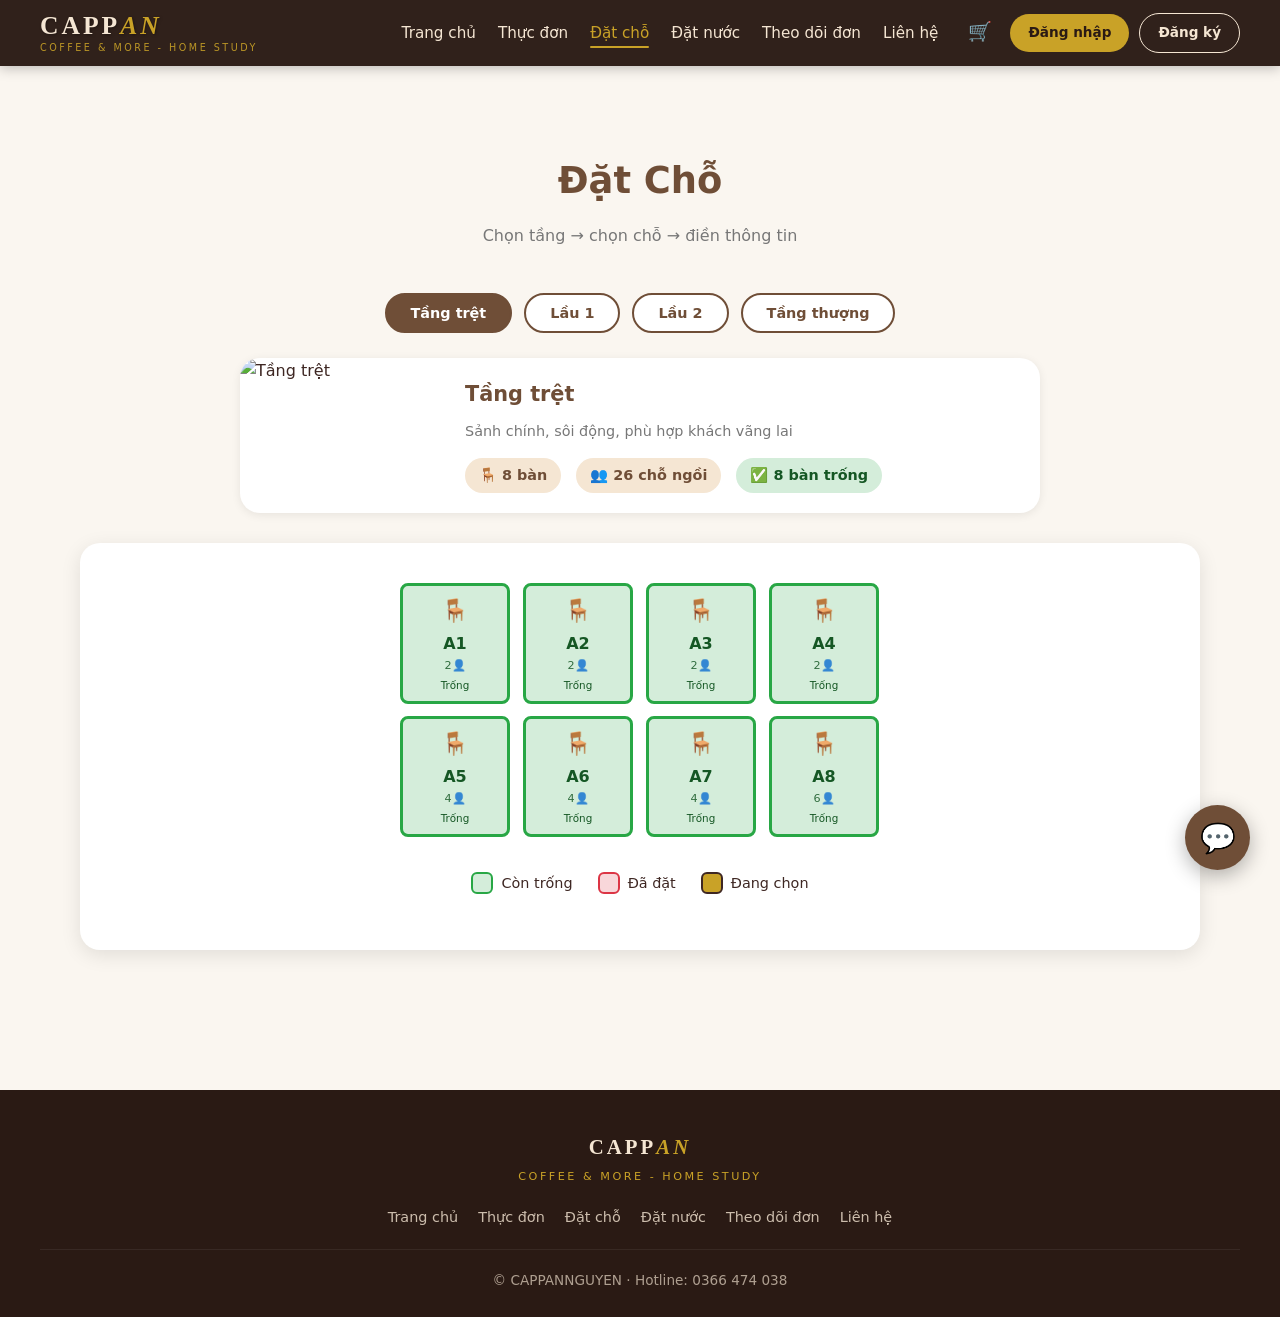
==== commit b934a470: "đã fix" ====
--- a/booking.html
+++ b/booking.html
@@ -20,7 +20,6 @@
       <li><a href="menu.html">Thực đơn</a></li>
       <li><a href="booking.html" class="active">Đặt chỗ</a></li>
       <li><a href="order.html">Đặt nước</a></li>
-      <li><a href="cart.html">Giỏ hàng</a></li>
       <li><a href="tracking.html">Theo dõi đơn</a></li>
       <li><a href="contact.html">Liên hệ</a></li>
     </ul>
@@ -109,7 +108,6 @@
     <a href="menu.html">Thực đơn</a>
     <a href="booking.html">Đặt chỗ</a>
     <a href="order.html">Đặt nước</a>
-    <a href="cart.html">Giỏ hàng</a>
     <a href="tracking.html">Theo dõi đơn</a>
     <a href="contact.html">Liên hệ</a>
   </div>
@@ -199,8 +197,20 @@
   const seats = API.seats.getByFloor(currentFloorId);
   if (!el) return;
 
-  const cols = Math.min(seats.length, 4);
-  el.style.gridTemplateColumns = `repeat(${cols}, 90px)`;
+  // ⚡ Điều chỉnh số cột theo kích thước màn hình
+  const screenWidth = window.innerWidth;
+  let cols;
+
+  if (screenWidth < 400) {
+    cols = 2;        // Điện thoại nhỏ
+  } else if (screenWidth < 768) {
+    cols = 3;        // Điện thoại lớn / tablet dọc
+  } else {
+    cols = Math.min(seats.length, 4);  // Desktop
+  }
+
+  // ⚡ Dùng 1fr thay vì px cứng → tự động co giãn
+  el.style.gridTemplateColumns = `repeat(${cols}, minmax(0, 1fr))`;
 
   el.innerHTML = seats.map(s => {
     const isBooked = s.status === 'booked';
@@ -314,7 +324,10 @@
     return;
   }
 
-  renderCartPage();
+  // ⚡ Render trang đặt chỗ
+  renderFloorSwitch();
+  renderFloorSummary();
+  renderSeatMap();
 });
 </script>
 </body>
--- a/style.css
+++ b/style.css
@@ -1,8 +1,33 @@
 /* ============================================================
    CAPPAN – GLOBAL STYLES
+   Phiên bản: v3.1 (fixed)
+   Cấu trúc:
+   1. Variables & Reset
+   2. Header & Nav
+   3. Hero
+   4. Buttons
+   5. Section chung
+   6. About & Highlights
+   7. Menu
+   8. Forms
+   9. Modal
+   10. Seat Map
+   11. Order & Cart
+   12. Tracking
+   13. Chat AI
+   14. Toast
+   15. Footer
+   16. Auth (Login/Register)
+   17. Profile
+   18. Contact
+   19. Staff Dashboard
+   20. Schedule
+   21. Responsive
 ============================================================ */
 
-/* ----- CSS VARIABLES ----- */
+/* ============================================================
+   1. VARIABLES & RESET
+============================================================ */
 :root {
   --brown: #6F4E37;
   --dark-brown: #3E2723;
@@ -17,21 +42,27 @@
   --red: #c62828;
   --gray: #777;
   --gray-light: #ddd;
+
   --shadow-sm: 0 2px 10px rgba(0,0,0,0.08);
   --shadow-md: 0 5px 20px rgba(0,0,0,0.10);
   --shadow-lg: 0 15px 40px rgba(0,0,0,0.18);
+
   --radius-sm: 8px;
   --radius-md: 15px;
   --radius-lg: 20px;
   --radius-full: 999px;
+
   --transition: 0.3s ease;
 }
 
-/* ----- RESET ----- */
 *, *::before, *::after {
-  margin: 0; padding: 0; box-sizing: border-box;
-}
+  margin: 0;
+  padding: 0;
+  box-sizing: border-box;
+}
+
 html { scroll-behavior: smooth; }
+
 body {
   font-family: 'Segoe UI', system-ui, -apple-system, Tahoma, sans-serif;
   background: var(--light);
@@ -39,15 +70,35 @@
   line-height: 1.6;
   padding-top: 72px;
 }
+
 img { max-width: 100%; display: block; }
 a { color: inherit; }
 button { font-family: inherit; }
 
+/* Animations dùng chung */
+@keyframes fadeIn {
+  from { opacity: 0; }
+  to { opacity: 1; }
+}
+@keyframes pop {
+  from { transform: scale(0.9); opacity: 0; }
+  to { transform: scale(1); opacity: 1; }
+}
+@keyframes spin {
+  to { transform: rotate(360deg); }
+}
+@keyframes typing {
+  0%, 60%, 100% { transform: translateY(0); opacity: 0.4; }
+  30% { transform: translateY(-6px); opacity: 1; }
+}
+
 /* ============================================================
-   HEADER
+   2. HEADER & NAV
 ============================================================ */
 .app-header {
-  position: fixed; top: 0; left: 0; right: 0; z-index: 100;
+  position: fixed;
+  top: 0; left: 0; right: 0;
+  z-index: 100;
   background: rgba(42, 26, 20, 0.97);
   backdrop-filter: blur(10px);
   padding: 12px 40px;
@@ -57,10 +108,12 @@
   box-shadow: 0 2px 12px rgba(0,0,0,0.25);
 }
 
-/* ----- LOGO ----- */
 .logo {
-  display: flex; flex-direction: column; line-height: 1.1;
-  text-decoration: none; cursor: pointer;
+  display: flex;
+  flex-direction: column;
+  line-height: 1.1;
+  text-decoration: none;
+  cursor: pointer;
 }
 .logo .brand {
   color: var(--cream);
@@ -70,7 +123,10 @@
   font-family: 'Georgia', 'Times New Roman', serif;
   text-shadow: 1px 1px 3px rgba(0,0,0,0.4);
 }
-.logo .brand span { color: var(--gold); font-style: italic; }
+.logo .brand span {
+  color: var(--gold);
+  font-style: italic;
+}
 .logo .tagline {
   color: var(--gold);
   font-size: 0.6rem;
@@ -81,25 +137,42 @@
   opacity: 0.9;
 }
 
-/* ----- NAV ----- */
-.nav { display: flex; align-items: center; gap: 22px; }
+.nav {
+  display: flex;
+  align-items: center;
+  gap: 22px;
+}
 .nav-list {
-  display: flex; list-style: none; gap: 22px; align-items: center;
+  display: flex;
+  list-style: none;
+  gap: 22px;
+  align-items: center;
 }
 .nav-list a {
-  color: var(--cream); text-decoration: none;
-  font-weight: 500; font-size: 0.95rem;
+  color: var(--cream);
+  text-decoration: none;
+  font-weight: 500;
+  font-size: 0.95rem;
   transition: var(--transition);
   position: relative;
 }
-.nav-list a:hover, .nav-list a.active { color: var(--gold); }
+.nav-list a:hover,
+.nav-list a.active { color: var(--gold); }
 .nav-list a.active::after {
-  content: ''; position: absolute; bottom: -6px; left: 0; right: 0;
-  height: 2px; background: var(--gold); border-radius: 2px;
-}
+  content: '';
+  position: absolute;
+  bottom: -6px; left: 0; right: 0;
+  height: 2px;
+  background: var(--gold);
+  border-radius: 2px;
+}
+
 .user-area {
-  display: flex; align-items: center; gap: 10px;
-  color: var(--gold); font-size: 0.9rem;
+  display: flex;
+  align-items: center;
+  gap: 10px;
+  color: var(--gold);
+  font-size: 0.9rem;
 }
 .user-area button {
   background: transparent;
@@ -112,23 +185,99 @@
   transition: var(--transition);
 }
 .user-area button:hover {
-  background: var(--gold); color: var(--darker);
-}
-
-/* Mobile menu toggle */
+  background: var(--gold);
+  color: var(--darker);
+}
+
+.btn-login,
+.btn-register {
+  padding: 8px 18px;
+  border-radius: var(--radius-full);
+  text-decoration: none;
+  font-weight: 700;
+  font-size: 0.85rem;
+  transition: var(--transition);
+}
+.btn-login {
+  background: var(--gold);
+  color: var(--darker);
+}
+.btn-login:hover { background: var(--cream); }
+
+.btn-register {
+  background: transparent;
+  color: var(--cream);
+  border: 1px solid var(--cream);
+}
+.btn-register:hover {
+  background: var(--cream);
+  color: var(--darker);
+}
+
+.user-link {
+  color: var(--gold);
+  text-decoration: none;
+  font-weight: 600;
+  transition: var(--transition);
+}
+.user-link:hover { color: var(--gold-light); }
+
+.cart-icon {
+  position: relative;
+  display: inline-flex;
+  align-items: center;
+  justify-content: center;
+  width: 40px;
+  height: 40px;
+  background: transparent;
+  border-radius: 50%;
+  color: var(--cream);
+  font-size: 1.2rem;
+  text-decoration: none;
+  transition: var(--transition);
+}
+.cart-icon:hover {
+  background: rgba(255,255,255,0.1);
+  color: var(--gold);
+  transform: scale(1.1);
+}
+.cart-badge {
+  position: absolute;
+  top: -2px; right: -2px;
+  background: var(--red);
+  color: white;
+  font-size: 0.68rem;
+  font-weight: 700;
+  min-width: 18px;
+  height: 18px;
+  padding: 0 5px;
+  border-radius: 9px;
+  display: flex;
+  align-items: center;
+  justify-content: center;
+  border: 2px solid var(--darker);
+  animation: pop 0.3s ease;
+}
+
 .menu-toggle {
   display: none;
-  background: none; border: none; cursor: pointer;
-  color: var(--cream); font-size: 1.5rem;
+  background: none;
+  border: none;
+  cursor: pointer;
+  color: var(--cream);
+  font-size: 1.5rem;
 }
 
 /* ============================================================
-   HERO
+   3. HERO
 ============================================================ */
 .hero {
   min-height: calc(100vh - 72px);
-  display: flex; justify-content: center; align-items: center;
-  text-align: center; color: var(--white);
+  display: flex;
+  justify-content: center;
+  align-items: center;
+  text-align: center;
+  color: var(--white);
   padding: 40px 20px;
   background: linear-gradient(rgba(0,0,0,0.55), rgba(0,0,0,0.7)),
     url('https://images.unsplash.com/photo-1554118811-1e0d58224f24?w=1600') center/cover fixed;
@@ -136,8 +285,11 @@
 }
 .hero-content { max-width: 800px; }
 .hero-tagline {
-  color: var(--gold); font-size: 0.85rem; letter-spacing: 4px;
-  margin-bottom: 12px; font-weight: 500;
+  color: var(--gold);
+  font-size: 0.85rem;
+  letter-spacing: 4px;
+  margin-bottom: 12px;
+  font-weight: 500;
 }
 .hero-title {
   font-size: clamp(2.5rem, 7vw, 5rem);
@@ -149,37 +301,62 @@
 }
 .hero-desc {
   font-size: clamp(1rem, 2vw, 1.2rem);
-  max-width: 600px; margin: 0 auto 30px;
+  max-width: 600px;
+  margin: 0 auto 30px;
   opacity: 0.95;
 }
-.hero-actions { display: flex; gap: 15px; justify-content: center; flex-wrap: wrap; }
+.hero-actions {
+  display: flex;
+  gap: 15px;
+  justify-content: center;
+  flex-wrap: wrap;
+}
 
 /* ============================================================
-   BUTTONS
+   4. BUTTONS
 ============================================================ */
 .btn {
   display: inline-block;
-  background: var(--gold); color: var(--darker);
+  background: var(--gold);
+  color: var(--darker);
   padding: 12px 30px;
-  border: none; border-radius: var(--radius-full);
-  font-size: 1rem; font-weight: 700;
-  cursor: pointer; text-decoration: none;
-  transition: var(--transition);
-}
-.btn:hover { background: var(--cream); transform: translateY(-2px); }
-.btn-block { display: block; width: 100%; margin-top: 20px; }
+  border: none;
+  border-radius: var(--radius-full);
+  font-size: 1rem;
+  font-weight: 700;
+  cursor: pointer;
+  text-decoration: none;
+  transition: var(--transition);
+}
+.btn:hover {
+  background: var(--cream);
+  transform: translateY(-2px);
+}
+.btn-block {
+  display: block;
+  width: 100%;
+  margin-top: 20px;
+}
 
 .btn-outline {
   display: inline-block;
-  background: transparent; border: 2px solid var(--gold); color: var(--gold);
-  padding: 10px 28px; border-radius: var(--radius-full);
-  font-weight: 700; cursor: pointer; text-decoration: none;
-  transition: var(--transition);
-}
-.btn-outline:hover { background: var(--gold); color: var(--darker); }
+  background: transparent;
+  border: 2px solid var(--gold);
+  color: var(--gold);
+  padding: 10px 28px;
+  border-radius: var(--radius-full);
+  font-weight: 700;
+  cursor: pointer;
+  text-decoration: none;
+  transition: var(--transition);
+}
+.btn-outline:hover {
+  background: var(--gold);
+  color: var(--darker);
+}
 
 /* ============================================================
-   SECTION
+   5. SECTION CHUNG
 ============================================================ */
 .section {
   padding: 80px 40px;
@@ -193,6 +370,7 @@
 }
 .section-dark .section-title,
 .section-dark .section-sub { color: var(--cream); }
+
 .section-title {
   text-align: center;
   font-size: clamp(1.6rem, 3vw, 2.3rem);
@@ -206,7 +384,7 @@
 }
 
 /* ============================================================
-   ABOUT
+   6. ABOUT & HIGHLIGHTS
 ============================================================ */
 .about-grid {
   display: grid;
@@ -215,16 +393,22 @@
   align-items: center;
 }
 .about-img img {
-  width: 100%; border-radius: var(--radius-md);
+  width: 100%;
+  border-radius: var(--radius-md);
   box-shadow: var(--shadow-lg);
 }
 .about-text h3 {
-  color: var(--brown); font-size: 1.6rem; margin-bottom: 15px;
+  color: var(--brown);
+  font-size: 1.6rem;
+  margin-bottom: 15px;
 }
 .about-text p { margin-bottom: 15px; }
+
 .feature-list {
   list-style: none;
-  display: grid; grid-template-columns: 1fr 1fr; gap: 8px;
+  display: grid;
+  grid-template-columns: 1fr 1fr;
+  gap: 8px;
   margin: 20px 0;
 }
 .feature-list li {
@@ -234,16 +418,15 @@
   font-size: 0.9rem;
   font-weight: 500;
 }
+
 .info-block {
   background: var(--cream);
-  padding: 18px; border-radius: var(--radius-md);
+  padding: 18px;
+  border-radius: var(--radius-md);
   border-left: 4px solid var(--gold);
 }
 .info-block p { margin: 5px 0; }
 
-/* ============================================================
-   HIGHLIGHTS
-============================================================ */
 .highlights {
   display: grid;
   grid-template-columns: repeat(auto-fit, minmax(250px, 1fr));
@@ -263,30 +446,116 @@
   background: rgba(255,255,255,0.08);
 }
 .highlight-icon { font-size: 2.5rem; margin-bottom: 15px; }
-.highlight-card h4 { color: var(--gold); margin-bottom: 10px; font-size: 1.15rem; }
-.highlight-card p { font-size: 0.92rem; opacity: 0.9; }
+.highlight-card h4 {
+  color: var(--gold);
+  margin-bottom: 10px;
+  font-size: 1.15rem;
+}
+.highlight-card p {
+  font-size: 0.92rem;
+  opacity: 0.9;
+}
+/* FIX: section-dark text màu đúng */
+.section-dark .highlight-card h4 { color: var(--gold); }
+.section-dark .highlight-card p { color: var(--cream); opacity: 0.9; }
+
+.floor-cards {
+  display: grid;
+  grid-template-columns: repeat(auto-fit, minmax(260px, 1fr));
+  gap: 25px;
+}
+.floor-card {
+  background: var(--white);
+  border-radius: var(--radius-lg);
+  overflow: hidden;
+  box-shadow: var(--shadow-sm);
+  transition: var(--transition);
+}
+.floor-card:hover {
+  transform: translateY(-8px);
+  box-shadow: var(--shadow-lg);
+}
+.floor-card img {
+  width: 100%;
+  height: 180px;
+  object-fit: cover;
+}
+.floor-info { padding: 20px; }
+.floor-info h3 {
+  color: var(--brown);
+  margin-bottom: 8px;
+  font-size: 1.2rem;
+}
+.floor-info p {
+  color: var(--gray);
+  font-size: 0.9rem;
+  margin-bottom: 12px;
+}
+.floor-purpose {
+  display: inline-block;
+  padding: 4px 12px;
+  background: var(--cream);
+  color: var(--brown);
+  border-radius: var(--radius-full);
+  font-size: 0.75rem;
+  font-weight: 700;
+  text-transform: uppercase;
+  letter-spacing: 1px;
+}
 
 /* ============================================================
-   CATEGORIES & MENU
+   7. MENU
 ============================================================ */
 .cat-tabs {
-  display: flex; gap: 12px; justify-content: center;
-  flex-wrap: wrap; margin-bottom: 35px;
+  display: flex;
+  gap: 12px;
+  justify-content: center;
+  flex-wrap: wrap;
+  margin-bottom: 35px;
 }
 .cat-tab {
   background: var(--white);
   border: 2px solid var(--gray-light);
   padding: 10px 22px;
   border-radius: var(--radius-full);
-  cursor: pointer; font-weight: 600;
+  cursor: pointer;
+  font-weight: 600;
   transition: var(--transition);
   color: var(--brown);
   font-size: 0.92rem;
 }
-.cat-tab:hover { border-color: var(--gold); transform: translateY(-2px); }
+.cat-tab:hover {
+  border-color: var(--gold);
+  transform: translateY(-2px);
+}
 .cat-tab.active {
-  background: var(--brown); color: var(--white);
+  background: var(--brown);
+  color: var(--white);
   border-color: var(--brown);
+}
+
+.menu-toolbar {
+  display: flex;
+  justify-content: center;
+  margin-bottom: 25px;
+}
+.search-box {
+  width: 100%;
+  max-width: 400px;
+}
+.search-box input {
+  width: 100%;
+  padding: 12px 20px;
+  border: 2px solid var(--gray-light);
+  border-radius: var(--radius-full);
+  font-size: 0.95rem;
+  outline: none;
+  transition: var(--transition);
+  font-family: inherit;
+}
+.search-box input:focus {
+  border-color: var(--gold);
+  box-shadow: 0 0 0 3px rgba(201,162,39,0.15);
 }
 
 .menu-grid {
@@ -301,50 +570,112 @@
   box-shadow: var(--shadow-sm);
   transition: var(--transition);
   position: relative;
-  display: flex; flex-direction: column;
+  display: flex;
+  flex-direction: column;
 }
 .menu-card:hover {
   transform: translateY(-8px);
   box-shadow: var(--shadow-lg);
 }
 .menu-card img {
-  width: 100%; height: 170px; object-fit: cover;
-}
-.menu-card .info { padding: 16px; flex: 1; display: flex; flex-direction: column; }
+  width: 100%;
+  height: 170px;
+  object-fit: cover;
+}
+.menu-card .info {
+  padding: 16px;
+  flex: 1;
+  display: flex;
+  flex-direction: column;
+}
 .menu-card h4 {
-  color: var(--brown); margin-bottom: 8px; font-size: 1.05rem;
+  color: var(--brown);
+  margin-bottom: 8px;
+  font-size: 1.05rem;
 }
 .menu-card .price {
-  color: var(--green); font-weight: bold; font-size: 1.1rem;
+  color: var(--green);
+  font-weight: bold;
+  font-size: 1.1rem;
   margin-bottom: auto;
 }
+.menu-card .desc {
+  font-size: 0.8rem;
+  color: var(--gray);
+  margin: 6px 0;
+  line-height: 1.4;
+}
+
 .badge {
-  position: absolute; top: 12px; left: 12px;
-  background: var(--gold); color: var(--darker);
-  font-size: 0.72rem; font-weight: 700;
-  padding: 4px 10px; border-radius: var(--radius-full);
+  position: absolute;
+  top: 12px; left: 12px;
+  background: var(--gold);
+  color: var(--darker);
+  font-size: 0.72rem;
+  font-weight: 700;
+  padding: 4px 10px;
+  border-radius: var(--radius-full);
   letter-spacing: 0.5px;
 }
+.badge-out {
+  background: var(--red) !important;
+  color: white !important;
+  left: auto !important;
+  right: 12px;
+}
+
+.menu-card.out-of-stock { opacity: 0.7; }
+.menu-card.out-of-stock img { filter: grayscale(70%); }
+
 .add-cart-btn {
-  background: var(--green); color: var(--white);
-  border: none; padding: 9px 16px;
+  background: var(--green);
+  color: var(--white);
+  border: none;
+  padding: 9px 16px;
   border-radius: var(--radius-full);
-  cursor: pointer; font-weight: 600;
-  margin-top: 12px; width: 100%;
+  cursor: pointer;
+  font-weight: 600;
+  margin-top: 12px;
+  width: 100%;
   transition: var(--transition);
 }
 .add-cart-btn:hover { background: var(--green-dark); }
+.add-cart-btn:disabled {
+  background: var(--gray);
+  cursor: not-allowed;
+  opacity: 0.6;
+}
+
+.staff-view-note {
+  margin-top: 12px;
+  padding: 8px 12px;
+  background: #fff3cd;
+  color: #856404;
+  border-radius: var(--radius-sm);
+  font-size: 0.78rem;
+  font-weight: 600;
+  text-align: center;
+  border: 1px solid #ffc107;
+}
 
 /* ============================================================
-   FORMS
+   8. FORMS
 ============================================================ */
 .form-grid {
-  display: grid; grid-template-columns: 1fr 1fr; gap: 18px;
-}
-.form-group { display: flex; flex-direction: column; margin-bottom: 12px; }
+  display: grid;
+  grid-template-columns: 1fr 1fr;
+  gap: 18px;
+}
+.form-group {
+  display: flex;
+  flex-direction: column;
+  margin-bottom: 12px;
+}
 .form-group label {
-  margin-bottom: 6px; font-weight: 600;
-  color: var(--brown); font-size: 0.9rem;
+  margin-bottom: 6px;
+  font-weight: 600;
+  color: var(--brown);
+  font-size: 0.9rem;
 }
 .form-group input,
 .form-group select,
@@ -352,7 +683,8 @@
   padding: 11px 14px;
   border: 1px solid var(--gray-light);
   border-radius: var(--radius-sm);
-  font-size: 1rem; outline: none;
+  font-size: 1rem;
+  outline: none;
   transition: var(--transition);
   font-family: inherit;
   background: var(--white);
@@ -364,76 +696,202 @@
   box-shadow: 0 0 0 3px rgba(111,78,55,0.15);
 }
 .full-width { grid-column: 1 / -1; }
+.form-hint {
+  font-size: 0.78rem;
+  color: var(--gray);
+  margin-top: 4px;
+}
+
+.role-switch { display: flex; gap: 10px; }
+.role-option {
+  flex: 1;
+  display: flex;
+  align-items: center;
+  justify-content: center;
+  gap: 6px;
+  padding: 12px;
+  border: 2px solid var(--gray-light);
+  border-radius: var(--radius-sm);
+  cursor: pointer;
+  transition: var(--transition);
+  font-weight: 600;
+  font-size: 0.9rem;
+}
+.role-option input { display: none; }
+.role-option:hover { border-color: var(--gold); }
+.role-option.active {
+  border-color: var(--brown);
+  background: var(--cream);
+  color: var(--brown);
+}
 
 /* ============================================================
-   MODAL
+   9. MODAL
 ============================================================ */
 .modal-overlay {
-  position: fixed; inset: 0;
+  position: fixed;
+  inset: 0;
   background: rgba(0,0,0,0.65);
   backdrop-filter: blur(4px);
   z-index: 500;
   display: none;
-  justify-content: center; align-items: center;
+  justify-content: center;
+  align-items: center;
   padding: 20px;
   animation: fadeIn 0.25s ease;
 }
 .modal-overlay.open { display: flex; }
+
 .modal-box {
   background: var(--white);
   border-radius: var(--radius-lg);
-  width: 100%; max-width: 480px;
+  width: 100%;
+  max-width: 480px;
   padding: 35px;
   position: relative;
   animation: pop 0.3s ease;
-  max-height: 90vh; overflow-y: auto;
+  max-height: 90vh;
+  overflow-y: auto;
 }
 .modal-box.wide { max-width: 520px; }
-@keyframes fadeIn { from { opacity: 0; } to { opacity: 1; } }
-@keyframes pop {
-  from { transform: scale(0.9); opacity: 0; }
-  to { transform: scale(1); opacity: 1; }
-}
-.modal-box h2 { color: var(--brown); margin-bottom: 8px; text-align: center; }
+.modal-box h2 {
+  color: var(--brown);
+  margin-bottom: 8px;
+  text-align: center;
+}
 .modal-sub {
-  text-align: center; color: var(--gray);
-  margin-bottom: 25px; font-size: 0.9rem;
+  text-align: center;
+  color: var(--gray);
+  margin-bottom: 25px;
+  font-size: 0.9rem;
 }
 .modal-close {
-  position: absolute; top: 15px; right: 20px;
-  background: none; border: none;
-  font-size: 1.5rem; cursor: pointer; color: #999;
-  transition: var(--transition);
-}
-.modal-close:hover { color: var(--red); transform: rotate(90deg); }
-
-/* Auth tabs */
-.auth-tabs { display: flex; gap: 10px; margin-bottom: 20px; }
+  position: absolute;
+  top: 15px; right: 20px;
+  background: none;
+  border: none;
+  font-size: 1.5rem;
+  cursor: pointer;
+  color: #999;
+  transition: var(--transition);
+}
+.modal-close:hover {
+  color: var(--red);
+  transform: rotate(90deg);
+}
+
+.auth-tabs {
+  display: flex;
+  gap: 10px;
+  margin-bottom: 20px;
+}
 .auth-tab {
-  flex: 1; padding: 10px; text-align: center;
-  cursor: pointer; border-radius: var(--radius-sm);
-  font-weight: 600; background: #f0f0f0; color: var(--gray);
-  transition: var(--transition);
-}
-.auth-tab.active { background: var(--brown); color: var(--white); }
+  flex: 1;
+  padding: 10px;
+  text-align: center;
+  cursor: pointer;
+  border-radius: var(--radius-sm);
+  font-weight: 600;
+  background: #f0f0f0;
+  color: var(--gray);
+  transition: var(--transition);
+}
+.auth-tab.active {
+  background: var(--brown);
+  color: var(--white);
+}
 
 /* ============================================================
-   SEAT MAP
+   10. SEAT MAP
 ============================================================ */
 .floor-switch {
-  display: flex; gap: 12px; justify-content: center;
-  margin-bottom: 25px; flex-wrap: wrap;
+  display: flex;
+  gap: 12px;
+  justify-content: center;
+  margin-bottom: 25px;
+  flex-wrap: wrap;
 }
 .floor-btn {
   padding: 10px 24px;
   border-radius: var(--radius-full);
   border: 2px solid var(--brown);
-  background: var(--white); color: var(--brown);
-  font-weight: 600; cursor: pointer;
-  transition: var(--transition); font-size: 0.9rem;
+  background: var(--white);
+  color: var(--brown);
+  font-weight: 600;
+  cursor: pointer;
+  transition: var(--transition);
+  font-size: 0.9rem;
+  position: relative;
 }
 .floor-btn:hover { background: var(--cream); }
-.floor-btn.active { background: var(--brown); color: var(--white); }
+.floor-btn.active {
+  background: var(--brown);
+  color: var(--white);
+}
+.floor-badge {
+  display: inline-block;
+  background: rgba(220, 53, 69, 0.9);
+  color: white;
+  font-size: 0.7rem;
+  padding: 2px 8px;
+  border-radius: 10px;
+  margin-left: 6px;
+  font-weight: 700;
+}
+.floor-btn.active .floor-badge {
+  background: var(--gold);
+  color: var(--darker);
+}
+
+.floor-summary {
+  max-width: 800px;
+  margin: 0 auto 30px;
+  background: white;
+  border-radius: var(--radius-lg);
+  box-shadow: var(--shadow-sm);
+  overflow: hidden;
+}
+.floor-summary-content {
+  display: grid;
+  grid-template-columns: 200px 1fr;
+}
+.floor-summary-img {
+  height: 100%;
+  min-height: 150px;
+}
+.floor-summary-img img {
+  width: 100%;
+  height: 100%;
+  object-fit: cover;
+}
+.floor-summary-info { padding: 20px 25px; }
+.floor-summary-info h3 {
+  color: var(--brown);
+  margin-bottom: 8px;
+  font-size: 1.3rem;
+}
+.floor-summary-info p {
+  color: var(--gray);
+  font-size: 0.9rem;
+  margin-bottom: 15px;
+}
+.floor-stats {
+  display: flex;
+  gap: 15px;
+  flex-wrap: wrap;
+  font-size: 0.9rem;
+  font-weight: 600;
+}
+.floor-stats span {
+  background: var(--cream);
+  padding: 6px 14px;
+  border-radius: var(--radius-full);
+  color: var(--brown);
+}
+.floor-stats .available-count {
+  background: #d4edda;
+  color: #155724;
+}
 
 .seat-area {
   background: var(--white);
@@ -442,47 +900,82 @@
   box-shadow: var(--shadow-md);
   overflow-x: auto;
 }
+
+/* FIX: Seat map giới hạn max-width để ghế không bị khổng lồ */
 .seat-map {
-  display: grid; gap: 15px;
-  justify-content: center; margin: auto;
-}
+  display: grid;
+  gap: 12px;
+  justify-content: center;
+  margin: 0 auto;
+  padding: 10px;
+  max-width: 500px;
+  width: 100%;
+}
+
+/* Seat item — FIX max-width */
 .seat {
-  width: 90px; height: 90px;
+  width: 100%;
+  max-width: 110px;
+  aspect-ratio: 1 / 1.1;
+  min-width: 0;
   border-radius: var(--radius-sm);
-  display: flex; flex-direction: column;
-  justify-content: center; align-items: center;
-  cursor: pointer; font-size: 0.8rem; font-weight: 600;
+  display: flex;
+  flex-direction: column;
+  justify-content: center;
+  align-items: center;
+  cursor: pointer;
   transition: var(--transition);
   border: 3px solid transparent;
+  padding: 5px;
+  position: relative;
 }
 .seat.free {
-  background: #d4edda; color: #155724; border-color: #28a745;
+  background: #d4edda;
+  color: #155724;
+  border-color: #28a745;
 }
 .seat.free:hover {
   transform: scale(1.08);
   box-shadow: 0 6px 15px rgba(40,167,69,0.4);
 }
 .seat.booked {
-  background: #f8d7da; color: #721c24;
+  background: #f8d7da;
+  color: #721c24;
   border-color: #dc3545;
-  cursor: not-allowed; opacity: 0.7;
+  cursor: not-allowed;
+  opacity: 0.75;
 }
 .seat.selected {
   background: var(--gold) !important;
   color: var(--darker) !important;
   border-color: var(--dark-brown);
   transform: scale(1.08);
-}
-.seat .seat-icon { font-size: 1.5rem; }
+  box-shadow: 0 6px 20px rgba(201,162,39,0.5);
+}
+
+.seat-icon { font-size: 1.4rem; margin-bottom: 2px; }
+.seat-id { font-weight: 700; font-size: 1rem; }
+.seat-capacity { font-size: 0.7rem; opacity: 0.85; }
+.seat-status { font-size: 0.65rem; margin-top: 2px; }
 
 .seat-legend {
-  display: flex; gap: 25px; justify-content: center;
-  margin: 25px 0; flex-wrap: wrap;
+  display: flex;
+  gap: 25px;
+  justify-content: center;
+  margin: 25px 0;
+  flex-wrap: wrap;
 }
 .legend-item {
-  display: flex; align-items: center; gap: 8px; font-size: 0.9rem;
-}
-.legend-box { width: 22px; height: 22px; border-radius: 6px; }
+  display: flex;
+  align-items: center;
+  gap: 8px;
+  font-size: 0.9rem;
+}
+.legend-box {
+  width: 22px;
+  height: 22px;
+  border-radius: 6px;
+}
 .legend-box.free { background: #d4edda; border: 2px solid #28a745; }
 .legend-box.booked { background: #f8d7da; border: 2px solid #dc3545; }
 .legend-box.selected { background: var(--gold); border: 2px solid var(--dark-brown); }
@@ -497,284 +990,1688 @@
 }
 .seat-info-panel.show { display: block; }
 .seat-info-grid {
-  display: grid; grid-template-columns: 280px 1fr; gap: 25px;
+  display: grid;
+  grid-template-columns: 280px 1fr;
+  gap: 25px;
   align-items: center;
 }
 .seat-info-grid img {
-  width: 100%; height: 180px; object-fit: cover;
+  width: 100%;
+  height: 180px;
+  object-fit: cover;
   border-radius: var(--radius-md);
 }
-.seat-info-grid h3 { color: var(--brown); margin-bottom: 10px; }
+.seat-info-grid h3 {
+  color: var(--brown);
+  margin-bottom: 10px;
+}
 .seat-info-grid p { margin-bottom: 15px; }
+.seat-meta {
+  color: var(--gray);
+  font-size: 0.9rem;
+  margin-bottom: 15px;
+}
 
 /* ============================================================
-   ORDER
+   11. ORDER & CART
 ============================================================ */
 .order-layout {
-  display: grid; grid-template-columns: 2fr 1fr; gap: 25px;
+  display: grid;
+  grid-template-columns: 2fr 1fr;
+  gap: 25px;
   align-items: start;
 }
-.cart {
+
+.cart-mini {
+  background: var(--white);
+  border-radius: var(--radius-md);
+  padding: 20px;
+  box-shadow: var(--shadow-sm);
+  position: sticky;
+  top: 90px;
+  height: fit-content;
+}
+.cart-mini h3 {
+  color: var(--brown);
+  font-size: 1rem;
+  margin-bottom: 12px;
+}
+.cart-mini-info {
+  display: flex;
+  justify-content: space-between;
+  align-items: center;
+  background: var(--cream);
+  padding: 12px 16px;
+  border-radius: var(--radius-sm);
+  font-weight: 600;
+  color: var(--brown);
+}
+.cart-mini-info #cartMiniTotal {
+  color: var(--green);
+  font-size: 1.05rem;
+}
+.cart-mini-preview {
+  margin-top: 12px;
+  max-height: 180px;
+  overflow-y: auto;
+}
+.cart-mini-row {
+  display: flex;
+  justify-content: space-between;
+  padding: 6px 0;
+  font-size: 0.85rem;
+  color: var(--dark-brown);
+  border-bottom: 1px dashed var(--gray-light);
+}
+.cart-mini-row:last-child { border-bottom: none; }
+.cart-mini-row span:last-child {
+  font-weight: 600;
+  color: var(--green);
+}
+.cart-mini-more {
+  font-size: 0.8rem;
+  color: var(--gray);
+  font-style: italic;
+  text-align: center;
+  padding: 6px 0;
+}
+.cart-mini-empty {
+  text-align: center;
+  color: var(--gray);
+  font-style: italic;
+  font-size: 0.85rem;
+  padding: 12px 0;
+}
+.btn-clear-mini {
+  display: block;
+  width: 100%;
+  margin-top: 10px;
+  background: transparent;
+  border: 1px solid var(--gray-light);
+  color: var(--gray);
+  padding: 8px;
+  border-radius: var(--radius-full);
+  font-size: 0.82rem;
+  cursor: pointer;
+  transition: var(--transition);
+}
+.btn-clear-mini:hover {
+  border-color: var(--red);
+  color: var(--red);
+}
+
+.cart-layout {
+  display: grid;
+  grid-template-columns: 1.6fr 1fr;
+  gap: 25px;
+  align-items: start;
+}
+.cart-items-panel {
   background: var(--white);
   border-radius: var(--radius-md);
   padding: 25px;
-  position: sticky; top: 90px;
+  box-shadow: var(--shadow-sm);
+}
+.panel-header-simple {
+  display: flex;
+  justify-content: space-between;
+  align-items: center;
+  gap: 15px;
+  margin-bottom: 20px;
+  padding-bottom: 15px;
+  border-bottom: 1px solid var(--gray-light);
+}
+.panel-header-simple h3 {
+  color: var(--brown);
+  font-size: 1.1rem;
+}
+.btn-clear {
+  background: transparent;
+  border: 1px solid var(--red);
+  color: var(--red);
+  padding: 6px 14px;
+  border-radius: var(--radius-full);
+  font-size: 0.82rem;
+  font-weight: 600;
+  cursor: pointer;
+  transition: var(--transition);
+}
+.btn-clear:hover {
+  background: var(--red);
+  color: white;
+}
+
+.cart-item {
+  display: grid;
+  grid-template-columns: 80px 1fr auto auto auto;
+  gap: 15px;
+  align-items: center;
+  padding: 15px 0;
+  border-bottom: 1px dashed var(--gray-light);
+}
+.cart-item:last-child { border-bottom: none; }
+.cart-item img {
+  width: 80px;
+  height: 80px;
+  border-radius: var(--radius-sm);
+  object-fit: cover;
+}
+.cart-item-info h4 {
+  color: var(--brown);
+  font-size: 1rem;
+  margin-bottom: 4px;
+}
+.cart-item-info small {
+  color: var(--gray);
+  font-size: 0.82rem;
+}
+.cart-item-price {
+  color: var(--green);
+  font-weight: 600;
+  margin-top: 6px;
+}
+.cart-item-qty {
+  display: flex;
+  align-items: center;
+  gap: 8px;
+}
+.cart-item-qty span {
+  min-width: 24px;
+  text-align: center;
+  font-weight: 700;
+}
+.cart-item-total {
+  font-weight: 800;
+  color: var(--brown);
+  min-width: 90px;
+  text-align: right;
+}
+.cart-item-remove {
+  background: transparent;
+  border: none;
+  color: var(--red);
+  font-size: 1.1rem;
+  cursor: pointer;
+  padding: 5px;
+  transition: var(--transition);
+}
+.cart-item-remove:hover { transform: scale(1.3); }
+
+.qty-btn {
+  background: var(--brown);
+  color: var(--white);
+  border: none;
+  width: 24px;
+  height: 24px;
+  border-radius: 50%;
+  cursor: pointer;
+  font-weight: bold;
+  margin: 0 5px;
+  transition: var(--transition);
+}
+.qty-btn:hover { background: var(--dark-brown); }
+
+.cart-checkout {
+  background: var(--white);
+  border-radius: var(--radius-md);
+  padding: 25px;
   box-shadow: var(--shadow-md);
-}
-.cart h3 { color: var(--brown); margin-bottom: 15px; }
-.cart ul {
-  list-style: none; margin-bottom: 15px;
-  max-height: 300px; overflow-y: auto;
-}
-.cart li {
-  display: flex; justify-content: space-between;
-  align-items: center; padding: 10px 0;
-  border-bottom: 1px dashed var(--gray-light);
-  font-size: 0.9rem; gap: 10px;
-}
-.cart li.empty {
-  justify-content: center; color: #999;
-  border: none; font-style: italic;
-}
-.cart-total {
-  font-size: 1.25rem; font-weight: bold;
-  color: var(--green); text-align: right;
-  margin-bottom: 15px;
-}
-.qty-btn {
-  background: var(--brown); color: var(--white);
-  border: none; width: 24px; height: 24px;
-  border-radius: 50%; cursor: pointer;
-  font-weight: bold; margin: 0 5px;
-  transition: var(--transition);
-}
-.qty-btn:hover { background: var(--dark-brown); }
-
+  position: sticky;
+  top: 90px;
+}
+.cart-checkout h3 {
+  color: var(--brown);
+  margin-bottom: 20px;
+  font-size: 1.1rem;
+}
+.checkout-summary {
+  background: var(--cream);
+  border-radius: var(--radius-md);
+  padding: 18px;
+  margin: 20px 0;
+}
+.summary-row {
+  display: flex;
+  justify-content: space-between;
+  padding: 6px 0;
+  font-size: 0.92rem;
+  color: var(--dark-brown);
+}
+.summary-row.total {
+  border-top: 2px solid var(--gold);
+  margin-top: 10px;
+  padding-top: 12px;
+  font-size: 1.15rem;
+  font-weight: 800;
+  color: var(--green);
+}
+.link-back {
+  display: block;
+  text-align: center;
+  margin-top: 15px;
+  color: var(--brown);
+  font-size: 0.9rem;
+  text-decoration: none;
+}
+.link-back:hover { color: var(--gold); }
 /* ============================================================
-   TRACKING
+   12. TRACKING
 ============================================================ */
 .empty-state {
-  text-align: center; padding: 70px 20px; color: var(--gray);
-}
-.empty-icon { font-size: 3.5rem; margin-bottom: 15px; }
+  text-align: center;
+  padding: 70px 20px;
+  color: var(--gray);
+}
+.empty-icon {
+  font-size: 3.5rem;
+  margin-bottom: 15px;
+}
 .empty-state .btn { margin-top: 20px; }
 
-.shipper-panel {
+.order-tracking-card {
+  background: var(--white);
+  border-radius: var(--radius-lg);
+  overflow: hidden;
+  box-shadow: var(--shadow-md);
+  margin-bottom: 30px;
+  transition: var(--transition);
+}
+.order-tracking-card.done {
+  opacity: 0.85;
+  border: 2px solid #d4edda;
+}
+
+.shipper-header {
+  background: var(--brown);
+  color: var(--white);
+  padding: 20px 25px;
+  display: flex;
+  justify-content: space-between;
+  align-items: center;
+  gap: 15px;
+  flex-wrap: wrap;
+}
+.shipper-header h3 { font-size: 1.1rem; }
+.shipper-status {
+  padding: 6px 16px;
+  border-radius: var(--radius-full);
+  font-size: 0.85rem;
+  font-weight: 700;
+  background: var(--gold);
+  color: var(--darker);
+  white-space: nowrap;
+}
+.shipper-status.done {
+  background: #d4edda;
+  color: #155724;
+}
+
+.map-container {
+  height: 350px;
+  background: #e5e3df;
+  margin: 20px 25px;
+  border-radius: var(--radius-md);
+  overflow: hidden;
+}
+.map-container iframe {
+  width: 100%;
+  height: 100%;
+  border: 0;
+}
+
+.shipper-info { padding: 0 25px 20px; }
+.shipper-info .row {
+  display: flex;
+  justify-content: space-between;
+  padding: 10px 0;
+  border-bottom: 1px solid #f0f0f0;
+  gap: 15px;
+}
+.shipper-info .row:last-child { border-bottom: none; }
+.shipper-info .row span:last-child {
+  font-weight: 600;
+  color: var(--brown);
+  text-align: right;
+}
+
+.order-done-msg {
+  text-align: center;
+  padding: 30px 25px;
+  background: #d4edda;
+  color: #155724;
+  font-weight: 700;
+  font-size: 1.1rem;
+  margin: 20px 25px;
+  border-radius: var(--radius-md);
+}
+
+.progress-steps {
+  display: flex;
+  justify-content: space-between;
+  margin: 25px;
+  position: relative;
+}
+.progress-steps::before {
+  content: '';
+  position: absolute;
+  top: 15px;
+  left: 8%;
+  right: 8%;
+  height: 3px;
+  background: var(--gray-light);
+  z-index: 1;
+}
+.step {
+  z-index: 2;
+  text-align: center;
+  font-size: 0.78rem;
+  flex: 1;
+  position: relative;
+  color: var(--gray);
+}
+.step .dot {
+  width: 32px;
+  height: 32px;
+  border-radius: 50%;
+  background: var(--gray-light);
+  color: var(--gray);
+  display: flex;
+  justify-content: center;
+  align-items: center;
+  margin: 0 auto 6px;
+  font-weight: bold;
+  border: 3px solid var(--white);
+  transition: var(--transition);
+}
+.step.active .dot {
+  background: var(--green);
+  color: var(--white);
+}
+.step.active {
+  color: var(--green);
+  font-weight: 600;
+}
+
+.order-details {
+  background: var(--cream);
+  padding: 20px 25px;
+  border-top: 1px solid var(--gray-light);
+}
+.order-details h4 {
+  color: var(--brown);
+  font-size: 0.95rem;
+  margin-bottom: 12px;
+  text-transform: uppercase;
+  letter-spacing: 1px;
+}
+.order-items-detail {
+  list-style: none;
+  margin-bottom: 15px;
+}
+.order-items-detail li {
+  display: flex;
+  justify-content: space-between;
+  padding: 6px 0;
+  font-size: 0.9rem;
+  border-bottom: 1px dashed rgba(0,0,0,0.08);
+}
+.order-items-detail li:last-child { border-bottom: none; }
+.order-total-row {
+  display: flex;
+  justify-content: space-between;
+  padding: 12px 0;
+  border-top: 2px solid var(--gold);
+  font-size: 1.05rem;
+}
+.order-total-row strong {
+  color: var(--green);
+  font-size: 1.2rem;
+}
+.order-address {
+  margin-top: 12px;
+  font-size: 0.88rem;
+  color: var(--gray);
+  padding-top: 10px;
+  border-top: 1px dashed var(--gray-light);
+}
+
+/* ============================================================
+   13. CHAT AI
+============================================================ */
+.chat-btn {
+  position: fixed;
+  bottom: 30px;
+  right: 30px;
+  z-index: 300;
+  width: 65px;
+  height: 65px;
+  border-radius: 50%;
+  background: var(--brown);
+  color: var(--white);
+  border: none;
+  font-size: 1.8rem;
+  cursor: pointer;
+  box-shadow: 0 6px 20px rgba(0,0,0,0.3);
+  transition: var(--transition);
+}
+.chat-btn:hover {
+  background: var(--gold);
+  transform: scale(1.1);
+}
+
+.chat-box {
+  position: fixed;
+  bottom: 110px;
+  right: 30px;
+  z-index: 300;
+  width: 360px;
+  max-width: calc(100vw - 40px);
+  height: 480px;
+  max-height: calc(100vh - 150px);
   background: var(--white);
   border-radius: var(--radius-lg);
   overflow: hidden;
   box-shadow: var(--shadow-lg);
-}
-.shipper-header {
-  background: var(--brown); color: var(--white);
-  padding: 20px 25px;
-  display: flex; justify-content: space-between;
-  align-items: center; gap: 15px; flex-wrap: wrap;
-}
-.shipper-header h3 { font-size: 1.1rem; }
-.shipper-status {
-  padding: 6px 16px;
+  display: none;
+  flex-direction: column;
+  animation: pop 0.25s ease;
+}
+.chat-box.open { display: flex; }
+
+.chat-header {
+  background: var(--brown);
+  color: var(--white);
+  padding: 15px 20px;
+  display: flex;
+  justify-content: space-between;
+  align-items: center;
+}
+.chat-header h4 { font-size: 1rem; }
+.chat-header button {
+  background: none;
+  border: none;
+  color: var(--white);
+  font-size: 1.3rem;
+  cursor: pointer;
+}
+
+.chat-body {
+  flex: 1;
+  padding: 15px;
+  overflow-y: auto;
+  background: #f9f9f9;
+}
+
+.msg {
+  margin-bottom: 12px;
+  display: flex;
+}
+.msg.user { justify-content: flex-end; }
+.msg .bubble {
+  max-width: 75%;
+  padding: 10px 14px;
+  border-radius: var(--radius-md);
+  font-size: 0.92rem;
+  word-wrap: break-word;
+}
+.msg.bot .bubble {
+  background: var(--cream);
+  color: var(--dark-brown);
+  border-bottom-left-radius: 3px;
+}
+.msg.user .bubble {
+  background: var(--brown);
+  color: var(--white);
+  border-bottom-right-radius: 3px;
+}
+
+.typing-bubble {
+  display: flex;
+  align-items: center;
+  gap: 5px;
+  padding: 12px 16px !important;
+  background: var(--cream);
+  min-width: 60px;
+}
+.typing-bubble .dot {
+  width: 8px;
+  height: 8px;
+  background: var(--brown);
+  border-radius: 50%;
+  display: inline-block;
+  animation: typing 1.2s infinite ease-in-out;
+}
+.typing-bubble .dot:nth-child(2) { animation-delay: 0.2s; }
+.typing-bubble .dot:nth-child(3) { animation-delay: 0.4s; }
+
+.chat-input {
+  display: flex;
+  padding: 12px;
+  border-top: 1px solid #eee;
+  background: var(--white);
+}
+.chat-input input {
+  flex: 1;
+  padding: 10px 15px;
+  border: 1px solid var(--gray-light);
   border-radius: var(--radius-full);
-  font-size: 0.85rem; font-weight: 700;
-  background: var(--gold); color: var(--darker);
+  outline: none;
+  font-size: 0.95rem;
+  font-family: inherit;
+}
+.chat-input input:focus { border-color: var(--brown); }
+.chat-input button {
+  margin-left: 10px;
+  background: var(--brown);
+  color: var(--white);
+  border: none;
+  border-radius: 50%;
+  width: 42px;
+  height: 42px;
+  cursor: pointer;
+  font-size: 1.1rem;
+  transition: var(--transition);
+}
+.chat-input button:hover {
+  background: var(--gold);
+  color: var(--darker);
+}
+
+.quick-replies {
+  display: flex;
+  flex-wrap: wrap;
+  gap: 6px;
+  margin: 10px 0;
+  padding: 0 4px;
+}
+.quick-reply-btn {
+  background: white;
+  border: 1.5px solid var(--gold);
+  color: var(--brown);
+  padding: 6px 12px;
+  border-radius: var(--radius-full);
+  font-size: 0.78rem;
+  font-weight: 600;
+  cursor: pointer;
+  transition: var(--transition);
   white-space: nowrap;
 }
-.map-container { height: 400px; background: #e5e3df; }
-.map-container iframe { width: 100%; height: 100%; border: 0; }
-.shipper-info { padding: 20px 25px; }
-.shipper-info .row {
-  display: flex; justify-content: space-between;
-  padding: 10px 0;
-  border-bottom: 1px solid #f0f0f0;
-  gap: 15px;
-}
-.shipper-info .row:last-child { border-bottom: none; }
-.shipper-info .row span:last-child {
-  font-weight: 600; color: var(--brown);
-  text-align: right;
-}
-
-.progress-steps {
-  display: flex; justify-content: space-between;
-  margin: 25px; position: relative;
-}
-.progress-steps::before {
-  content: ''; position: absolute;
-  top: 15px; left: 8%; right: 8%;
-  height: 3px; background: var(--gray-light); z-index: 1;
-}
-.step {
-  z-index: 2; text-align: center;
-  font-size: 0.78rem; flex: 1;
-  position: relative; color: var(--gray);
-}
-.step .dot {
-  width: 32px; height: 32px;
-  border-radius: 50%; background: var(--gray-light);
-  color: var(--gray);
-  display: flex; justify-content: center; align-items: center;
-  margin: 0 auto 6px;
-  font-weight: bold; border: 3px solid var(--white);
-  transition: var(--transition);
-}
-.step.active .dot { background: var(--green); color: var(--white); }
-.step.active { color: var(--green); font-weight: 600; }
+.quick-reply-btn:hover {
+  background: var(--gold);
+  color: var(--darker);
+  transform: translateY(-2px);
+}
 
 /* ============================================================
-   TOAST
+   14. TOAST
 ============================================================ */
 .toast {
-  position: fixed; top: 90px; right: 30px;
+  position: fixed;
+  top: 90px;
+  right: 30px;
   z-index: 999;
-  background: var(--green); color: var(--white);
+  background: var(--green);
+  color: var(--white);
   padding: 15px 25px;
   border-radius: var(--radius-sm);
   box-shadow: var(--shadow-lg);
   transform: translateX(400px);
   transition: transform 0.4s cubic-bezier(0.4, 0, 0.2, 1);
-  font-weight: 500; max-width: 350px;
+  font-weight: 500;
+  max-width: 350px;
 }
 .toast.show { transform: translateX(0); }
 
+.logout-loading {
+  position: fixed;
+  inset: 0;
+  background: rgba(42, 26, 20, 0.85);
+  backdrop-filter: blur(6px);
+  z-index: 9999;
+  display: flex;
+  justify-content: center;
+  align-items: center;
+  opacity: 0;
+  visibility: hidden;
+  transition: opacity 0.3s ease, visibility 0.3s ease;
+}
+.logout-loading.show {
+  opacity: 1;
+  visibility: visible;
+}
+.logout-loading-content {
+  text-align: center;
+  color: var(--cream);
+}
+.logout-loading-content p {
+  margin-top: 20px;
+  font-size: 1.1rem;
+  font-weight: 600;
+  letter-spacing: 1px;
+  color: var(--gold);
+}
+.spinner {
+  width: 60px;
+  height: 60px;
+  margin: 0 auto;
+  border: 4px solid rgba(201, 162, 39, 0.2);
+  border-top-color: var(--gold);
+  border-radius: 50%;
+  animation: spin 0.8s linear infinite;
+}
+
 /* ============================================================
-   CHAT
-============================================================ */
-.chat-btn {
-  position: fixed; bottom: 30px; right: 30px;
-  z-index: 300;
-  width: 65px; height: 65px;
-  border-radius: 50%;
-  background: var(--brown); color: var(--white);
-  border: none; font-size: 1.8rem;
-  cursor: pointer;
-  box-shadow: 0 6px 20px rgba(0,0,0,0.3);
-  transition: var(--transition);
-}
-.chat-btn:hover {
-  background: var(--gold);
-  transform: scale(1.1);
-}
-.chat-box {
-  position: fixed; bottom: 110px; right: 30px;
-  z-index: 300;
-  width: 360px; max-width: calc(100vw - 40px);
-  height: 480px; max-height: calc(100vh - 150px);
-  background: var(--white);
-  border-radius: var(--radius-lg);
-  overflow: hidden;
-  box-shadow: var(--shadow-lg);
-  display: none; flex-direction: column;
-  animation: pop 0.25s ease;
-}
-.chat-box.open { display: flex; }
-.chat-header {
-  background: var(--brown); color: var(--white);
-  padding: 15px 20px;
-  display: flex; justify-content: space-between;
-  align-items: center;
-}
-.chat-header h4 { font-size: 1rem; }
-.chat-header button {
-  background: none; border: none;
-  color: var(--white); font-size: 1.3rem;
-  cursor: pointer;
-}
-.chat-body {
-  flex: 1; padding: 15px;
-  overflow-y: auto; background: #f9f9f9;
-}
-.msg { margin-bottom: 12px; display: flex; }
-.msg.user { justify-content: flex-end; }
-.msg .bubble {
-  max-width: 75%; padding: 10px 14px;
-  border-radius: var(--radius-md);
-  font-size: 0.92rem; word-wrap: break-word;
-}
-.msg.bot .bubble {
-  background: var(--cream); color: var(--dark-brown);
-  border-bottom-left-radius: 3px;
-}
-.msg.user .bubble {
-  background: var(--brown); color: var(--white);
-  border-bottom-right-radius: 3px;
-}
-.chat-input {
-  display: flex; padding: 12px;
-  border-top: 1px solid #eee; background: var(--white);
-}
-.chat-input input {
-  flex: 1; padding: 10px 15px;
-  border: 1px solid var(--gray-light);
-  border-radius: var(--radius-full);
-  outline: none; font-size: 0.95rem;
-  font-family: inherit;
-}
-.chat-input input:focus { border-color: var(--brown); }
-.chat-input button {
-  margin-left: 10px;
-  background: var(--brown); color: var(--white);
-  border: none; border-radius: 50%;
-  width: 42px; height: 42px;
-  cursor: pointer; font-size: 1.1rem;
-  transition: var(--transition);
-}
-.chat-input button:hover { background: var(--gold); color: var(--darker); }
-
-/* ============================================================
-   FOOTER
+   15. FOOTER
 ============================================================ */
 .app-footer {
-  background: var(--darker); color: var(--cream);
+  background: var(--darker);
+  color: var(--cream);
   padding: 40px 40px 25px;
   margin-top: 60px;
   text-align: center;
 }
 .footer-brand {
   font-family: 'Georgia', serif;
-  font-size: 1.3rem; font-weight: 800;
+  font-size: 1.3rem;
+  font-weight: 800;
   letter-spacing: 3px;
   color: var(--cream);
   margin-bottom: 5px;
 }
-.footer-brand span { color: var(--gold); font-style: italic; }
+.footer-brand span {
+  color: var(--gold);
+  font-style: italic;
+}
 .footer-tagline {
-  font-size: 0.7rem; letter-spacing: 2.5px;
-  color: var(--gold); margin-bottom: 20px;
+  font-size: 0.7rem;
+  letter-spacing: 2.5px;
+  color: var(--gold);
+  margin-bottom: 20px;
   text-transform: uppercase;
 }
 .footer-links {
-  display: flex; gap: 20px; justify-content: center;
-  flex-wrap: wrap; margin-bottom: 20px;
+  display: flex;
+  gap: 20px;
+  justify-content: center;
+  flex-wrap: wrap;
+  margin-bottom: 20px;
 }
 .footer-links a {
-  color: var(--cream); text-decoration: none;
-  font-size: 0.9rem; opacity: 0.8;
-  transition: var(--transition);
-}
-.footer-links a:hover { color: var(--gold); opacity: 1; }
+  color: var(--cream);
+  text-decoration: none;
+  font-size: 0.9rem;
+  opacity: 0.8;
+  transition: var(--transition);
+}
+.footer-links a:hover {
+  color: var(--gold);
+  opacity: 1;
+}
 .footer-copy {
-  font-size: 0.85rem; opacity: 0.65;
+  font-size: 0.85rem;
+  opacity: 0.65;
   padding-top: 20px;
   border-top: 1px solid rgba(255,255,255,0.1);
 }
 
 /* ============================================================
-   RESPONSIVE
+   16. AUTH (LOGIN / REGISTER)
 ============================================================ */
+.auth-section {
+  min-height: calc(100vh - 72px);
+  display: flex;
+  justify-content: center;
+  align-items: center;
+  padding: 60px 20px;
+  background: linear-gradient(135deg, var(--cream) 0%, var(--light) 100%);
+}
+.auth-card {
+  background: var(--white);
+  border-radius: var(--radius-lg);
+  padding: 40px;
+  box-shadow: var(--shadow-lg);
+  width: 100%;
+  max-width: 440px;
+}
+.auth-card h2 {
+  color: var(--brown);
+  margin-bottom: 8px;
+  text-align: center;
+}
+.auth-sub {
+  text-align: center;
+  color: var(--gray);
+  margin-bottom: 25px;
+  font-size: 0.9rem;
+}
+.auth-link {
+  text-align: center;
+  margin-top: 20px;
+  color: var(--gray);
+  font-size: 0.9rem;
+}
+.auth-link a {
+  color: var(--brown);
+  font-weight: 600;
+  text-decoration: none;
+}
+.auth-link a:hover { color: var(--gold); }
+
+.demo-accounts {
+  margin-top: 25px;
+  padding: 15px;
+  background: var(--cream);
+  border-radius: var(--radius-md);
+  font-size: 0.85rem;
+}
+.demo-accounts p {
+  color: var(--brown);
+  margin-bottom: 10px;
+}
+.demo-btn {
+  background: var(--white);
+  padding: 10px 14px;
+  border-radius: var(--radius-sm);
+  margin-bottom: 8px;
+  cursor: pointer;
+  font-weight: 500;
+  transition: var(--transition);
+  border: 1px solid transparent;
+}
+.demo-btn:hover {
+  border-color: var(--brown);
+  transform: translateX(4px);
+}
+.demo-btn-warn {
+  background: #fff3cd !important;
+  color: #856404 !important;
+  border: 1px solid #ffc107;
+  font-weight: 600;
+}
+.demo-btn-warn:hover {
+  background: #ffe69c !important;
+  border-color: #d39e00;
+}
+
+/* ============================================================
+   17. PROFILE
+============================================================ */
+.profile-header {
+  display: flex;
+  align-items: center;
+  gap: 20px;
+  background: var(--cream);
+  padding: 25px;
+  border-radius: var(--radius-lg);
+  margin-bottom: 30px;
+  flex-wrap: wrap;
+}
+.profile-avatar {
+  width: 80px;
+  height: 80px;
+  border-radius: 50%;
+  background: var(--brown);
+  color: var(--cream);
+  display: flex;
+  justify-content: center;
+  align-items: center;
+  font-size: 2rem;
+  font-weight: 800;
+  font-family: 'Georgia', serif;
+  box-shadow: 0 4px 15px rgba(111,78,55,0.3);
+  flex-shrink: 0;
+}
+.profile-info { flex: 1; min-width: 200px; }
+.profile-info h2 {
+  color: var(--brown);
+  margin-bottom: 5px;
+}
+.profile-info p {
+  color: var(--gray);
+  font-size: 0.92rem;
+  margin: 2px 0;
+}
+.profile-joined {
+  font-size: 0.82rem !important;
+  opacity: 0.75;
+}
+
+.profile-tabs {
+  display: flex;
+  gap: 10px;
+  border-bottom: 2px solid var(--gray-light);
+  margin-bottom: 30px;
+  overflow-x: auto;
+}
+.profile-tab {
+  padding: 12px 20px;
+  background: transparent;
+  border: none;
+  border-bottom: 3px solid transparent;
+  color: var(--gray);
+  font-weight: 600;
+  cursor: pointer;
+  transition: var(--transition);
+  white-space: nowrap;
+  font-size: 0.95rem;
+  margin-bottom: -2px;
+}
+.profile-tab:hover { color: var(--brown); }
+.profile-tab.active {
+  color: var(--brown);
+  border-bottom-color: var(--brown);
+}
+.profile-panel { display: none; animation: fadeIn 0.3s ease; }
+.profile-panel.active { display: block; }
+
+.history-list {
+  display: flex;
+  flex-direction: column;
+  gap: 15px;
+}
+.history-card {
+  display: flex;
+  gap: 18px;
+  align-items: center;
+  background: var(--white);
+  border-radius: var(--radius-md);
+  padding: 20px;
+  box-shadow: var(--shadow-sm);
+  transition: var(--transition);
+  flex-wrap: wrap;
+}
+.history-card:hover {
+  transform: translateY(-3px);
+  box-shadow: var(--shadow-md);
+}
+.history-icon {
+  font-size: 2rem;
+  flex-shrink: 0;
+  width: 55px;
+  height: 55px;
+  background: var(--cream);
+  border-radius: 50%;
+  display: flex;
+  justify-content: center;
+  align-items: center;
+}
+.history-body { flex: 1; min-width: 200px; }
+.history-title {
+  font-weight: 700;
+  color: var(--brown);
+  margin-bottom: 6px;
+  font-size: 1.05rem;
+  display: flex;
+  align-items: center;
+  gap: 10px;
+  flex-wrap: wrap;
+}
+.history-meta {
+  display: flex;
+  gap: 15px;
+  flex-wrap: wrap;
+  font-size: 0.85rem;
+  color: var(--gray);
+  margin-bottom: 6px;
+}
+.history-note {
+  font-size: 0.85rem;
+  color: var(--gray);
+  font-style: italic;
+  margin-top: 6px;
+}
+.history-status {
+  padding: 6px 14px;
+  border-radius: var(--radius-full);
+  font-size: 0.78rem;
+  font-weight: 700;
+  white-space: nowrap;
+}
+.history-status.success { background: #d4edda; color: #155724; }
+.history-status.cancelled { background: #f8d7da; color: #721c24; }
+.history-total {
+  text-align: right;
+  flex-shrink: 0;
+  min-width: 100px;
+}
+.total-label {
+  font-size: 0.75rem;
+  color: var(--gray);
+  text-transform: uppercase;
+  letter-spacing: 1px;
+}
+.total-value {
+  font-size: 1.15rem;
+  font-weight: 800;
+  color: var(--green);
+}
+
+.order-status {
+  font-size: 0.7rem;
+  padding: 3px 10px;
+  border-radius: var(--radius-full);
+  font-weight: 700;
+  text-transform: uppercase;
+  letter-spacing: 0.5px;
+}
+.order-status.success { background: #d4edda; color: #155724; }
+.order-status.pending { background: #fff3cd; color: #856404; }
+
+.order-items {
+  display: flex;
+  flex-wrap: wrap;
+  gap: 6px;
+  margin: 8px 0;
+}
+.order-item-tag {
+  background: var(--cream);
+  color: var(--brown);
+  padding: 3px 10px;
+  border-radius: var(--radius-full);
+  font-size: 0.78rem;
+  font-weight: 600;
+}
+
+/* ============================================================
+   18. CONTACT
+============================================================ */
+.contact-cards {
+  display: grid;
+  grid-template-columns: repeat(auto-fit, minmax(220px, 1fr));
+  gap: 20px;
+  margin-bottom: 50px;
+}
+.contact-card {
+  background: var(--white);
+  border-radius: var(--radius-md);
+  padding: 25px 20px;
+  text-align: center;
+  box-shadow: var(--shadow-sm);
+  transition: var(--transition);
+  border: 2px solid transparent;
+}
+.contact-card:hover {
+  transform: translateY(-5px);
+  box-shadow: var(--shadow-md);
+  border-color: var(--gold);
+}
+.contact-icon { font-size: 2.2rem; margin-bottom: 12px; }
+.contact-card h4 {
+  color: var(--brown);
+  margin-bottom: 8px;
+  font-size: 1.05rem;
+}
+.contact-card p {
+  color: var(--gray);
+  font-size: 0.92rem;
+  line-height: 1.5;
+}
+.contact-small {
+  font-size: 0.78rem !important;
+  margin-top: 5px;
+  opacity: 0.75;
+}
+
+.contact-layout {
+  display: grid;
+  grid-template-columns: 1fr 1fr;
+  gap: 35px;
+  align-items: start;
+}
+.contact-form-wrap,
+.contact-map-wrap {
+  background: var(--white);
+  border-radius: var(--radius-lg);
+  padding: 30px;
+  box-shadow: var(--shadow-sm);
+}
+.contact-form-wrap h3,
+.contact-map-wrap h3 {
+  color: var(--brown);
+  margin-bottom: 6px;
+  font-size: 1.3rem;
+}
+.contact-form-sub {
+  color: var(--gray);
+  font-size: 0.9rem;
+  margin-bottom: 22px;
+}
+.contact-map {
+  height: 320px;
+  border-radius: var(--radius-md);
+  overflow: hidden;
+  margin-bottom: 20px;
+}
+.contact-map iframe {
+  width: 100%;
+  height: 100%;
+  border: 0;
+}
+.contact-social h4 {
+  color: var(--brown);
+  margin-bottom: 12px;
+  font-size: 1rem;
+}
+.social-links {
+  display: flex;
+  flex-wrap: wrap;
+  gap: 10px;
+}
+.social-link {
+  padding: 8px 16px;
+  background: var(--cream);
+  color: var(--brown);
+  border-radius: var(--radius-full);
+  text-decoration: none;
+  font-size: 0.85rem;
+  font-weight: 600;
+  transition: var(--transition);
+}
+.social-link:hover {
+  background: var(--brown);
+  color: var(--white);
+  transform: translateY(-2px);
+}
+
+/* ============================================================
+   19. STAFF DASHBOARD
+============================================================ */
+.staff-header {
+  display: flex;
+  justify-content: space-between;
+  align-items: center;
+  gap: 20px;
+  flex-wrap: wrap;
+  margin-bottom: 30px;
+}
+.staff-time {
+  text-align: right;
+  color: var(--brown);
+  font-size: 0.95rem;
+}
+.staff-time strong {
+  font-size: 1.5rem;
+  font-family: 'Georgia', serif;
+}
+
+.stats-grid {
+  display: grid;
+  grid-template-columns: repeat(auto-fit, minmax(180px, 1fr));
+  gap: 18px;
+  margin-bottom: 30px;
+}
+.stat-card {
+  background: var(--white);
+  border-radius: var(--radius-md);
+  padding: 20px;
+  display: flex;
+  align-items: center;
+  gap: 15px;
+  box-shadow: var(--shadow-sm);
+  transition: var(--transition);
+  border-left: 4px solid var(--gold);
+}
+.stat-card:hover {
+  transform: translateY(-4px);
+  box-shadow: var(--shadow-md);
+}
+.stat-icon { font-size: 2rem; }
+.stat-info { flex: 1; }
+.stat-value {
+  font-size: 1.8rem;
+  font-weight: 800;
+  color: var(--brown);
+  line-height: 1.1;
+}
+.stat-label {
+  font-size: 0.82rem;
+  color: var(--gray);
+  text-transform: uppercase;
+  letter-spacing: 0.5px;
+  margin-top: 4px;
+}
+
+.staff-layout {
+  display: grid;
+  grid-template-columns: 1.4fr 1fr;
+  gap: 25px;
+}
+.staff-panel {
+  background: var(--white);
+  border-radius: var(--radius-md);
+  padding: 25px;
+  box-shadow: var(--shadow-sm);
+}
+.panel-header {
+  display: flex;
+  justify-content: space-between;
+  align-items: center;
+  gap: 15px;
+  margin-bottom: 20px;
+  flex-wrap: wrap;
+}
+.panel-header h3 {
+  color: var(--brown);
+  font-size: 1.15rem;
+}
+.panel-hint {
+  font-size: 0.82rem;
+  color: var(--gray);
+  margin-top: 15px;
+  font-style: italic;
+}
+
+.floor-switch-small {
+  display: flex;
+  gap: 6px;
+  flex-wrap: wrap;
+}
+.floor-btn-small {
+  padding: 6px 14px;
+  border: 1px solid var(--gray-light);
+  background: var(--white);
+  border-radius: var(--radius-full);
+  font-size: 0.82rem;
+  font-weight: 600;
+  color: var(--gray);
+  cursor: pointer;
+  transition: var(--transition);
+}
+.floor-btn-small:hover { border-color: var(--gold); }
+.floor-btn-small.active {
+  background: var(--brown);
+  color: var(--white);
+  border-color: var(--brown);
+}
+
+.btn-mini-reset {
+  background: #fff3cd;
+  color: #856404;
+  border: 1px solid #ffc107;
+  padding: 6px 12px;
+  border-radius: var(--radius-full);
+  font-size: 0.8rem;
+  font-weight: 600;
+  cursor: pointer;
+  transition: var(--transition);
+  white-space: nowrap;
+}
+.btn-mini-reset:hover {
+  background: #ffc107;
+  color: #664d03;
+}
+
+.staff-seat-map {
+  display: grid;
+  gap: 12px;
+}
+.staff-seat {
+  padding: 15px 10px;
+  border-radius: var(--radius-sm);
+  text-align: center;
+  cursor: pointer;
+  border: 3px solid transparent;
+  transition: var(--transition);
+  font-size: 0.85rem;
+  position: relative;
+}
+.staff-seat.available {
+  background: #d4edda;
+  color: #155724;
+  border-color: #28a745;
+}
+.staff-seat.available:hover { opacity: 0.85; }
+.staff-seat.booked {
+  background: #f8d7da;
+  color: #721c24;
+  border-color: #dc3545;
+}
+.staff-seat.booked:hover {
+  transform: scale(1.05);
+  box-shadow: 0 6px 20px rgba(220, 53, 69, 0.4);
+}
+.staff-seat .seat-icon { font-size: 1.4rem; margin-bottom: 4px; }
+.staff-seat .seat-id { font-weight: 700; font-size: 1rem; }
+.staff-seat .seat-capacity { font-size: 0.7rem; opacity: 0.8; }
+.staff-seat .seat-status { font-size: 0.7rem; margin-top: 2px; }
+.seat-customer {
+  font-size: 0.65rem;
+  margin-top: 4px;
+  opacity: 0.8;
+  font-weight: 600;
+}
+
+.seat-reset-btn {
+  position: absolute;
+  top: 6px;
+  right: 6px;
+  width: 22px;
+  height: 22px;
+  border-radius: 50%;
+  background: rgba(255, 255, 255, 0.95);
+  color: var(--red);
+  border: 1.5px solid var(--red);
+  font-size: 0.75rem;
+  font-weight: 700;
+  cursor: pointer;
+  display: flex;
+  align-items: center;
+  justify-content: center;
+  transition: all 0.2s ease;
+  z-index: 5;
+}
+.seat-reset-btn:hover {
+  background: var(--red);
+  color: white;
+  transform: scale(1.15);
+}
+
+.order-row {
+  display: flex;
+  justify-content: space-between;
+  align-items: center;
+  gap: 12px;
+  padding: 12px 0;
+  border-bottom: 1px dashed var(--gray-light);
+}
+.order-row:last-child { border-bottom: none; }
+.order-row-left strong {
+  color: var(--brown);
+  display: block;
+}
+.order-row-left small {
+  color: var(--gray);
+  font-size: 0.8rem;
+}
+.order-row-right {
+  display: flex;
+  align-items: center;
+  gap: 8px;
+}
+.order-status-badge {
+  padding: 4px 10px;
+  border-radius: var(--radius-full);
+  font-size: 0.72rem;
+  font-weight: 700;
+  white-space: nowrap;
+}
+.order-status-badge.step-0 { background: #fff3cd; color: #856404; }
+.order-status-badge.step-1 { background: #cce5ff; color: #004085; }
+.order-status-badge.step-2,
+.order-status-badge.step-3 { background: #d1ecf1; color: #0c5460; }
+.order-status-badge.step-4 { background: #d4edda; color: #155724; }
+
+.btn-mini {
+  background: var(--brown);
+  color: var(--white);
+  border: none;
+  border-radius: 50%;
+  width: 28px;
+  height: 28px;
+  cursor: pointer;
+  font-weight: bold;
+  transition: var(--transition);
+}
+.btn-mini:hover {
+  background: var(--gold);
+  color: var(--darker);
+}
+
+.empty-note {
+  text-align: center;
+  color: var(--gray);
+  font-style: italic;
+  padding: 20px;
+  font-size: 0.9rem;
+}
+
+.staff-table {
+  width: 100%;
+  border-collapse: collapse;
+  font-size: 0.88rem;
+}
+.staff-table th {
+  text-align: left;
+  padding: 10px 8px;
+  background: var(--cream);
+  color: var(--brown);
+  font-weight: 700;
+  font-size: 0.8rem;
+  text-transform: uppercase;
+  letter-spacing: 0.5px;
+}
+.staff-table th:first-child { border-radius: 8px 0 0 8px; }
+.staff-table th:last-child { border-radius: 0 8px 8px 0; }
+.staff-table td {
+  padding: 12px 8px;
+  border-bottom: 1px solid #f0f0f0;
+}
+
+.status-tag {
+  padding: 3px 10px;
+  border-radius: var(--radius-full);
+  font-size: 0.72rem;
+  font-weight: 700;
+  white-space: nowrap;
+}
+.status-tag.confirmed { background: #d4edda; color: #155724; }
+.status-tag.pending { background: #fff3cd; color: #856404; }
+.status-tag.cancelled { background: #f8d7da; color: #721c24; }
+.status-tag.completed { background: #d1ecf1; color: #0c5460; }
+
+.staff-tabs {
+  display: flex;
+  gap: 10px;
+  border-bottom: 2px solid var(--gray-light);
+  margin-bottom: 30px;
+}
+.staff-tab {
+  padding: 12px 24px;
+  background: transparent;
+  border: none;
+  border-bottom: 3px solid transparent;
+  color: var(--gray);
+  font-weight: 600;
+  cursor: pointer;
+  transition: var(--transition);
+  font-size: 0.95rem;
+  margin-bottom: -2px;
+}
+.staff-tab:hover { color: var(--brown); }
+.staff-tab.active {
+  color: var(--brown);
+  border-bottom-color: var(--brown);
+}
+.staff-tab-content { display: none; }
+.staff-tab-content.active {
+  display: block;
+  animation: fadeIn 0.3s ease;
+}
+
+/* ============================================================
+   20. SCHEDULE
+============================================================ */
+.schedule-controls {
+  display: flex;
+  gap: 10px;
+  align-items: center;
+  flex-wrap: wrap;
+}
+.btn-schedule-nav {
+  background: var(--white);
+  border: 1px solid var(--gray-light);
+  color: var(--brown);
+  padding: 6px 14px;
+  border-radius: var(--radius-full);
+  font-size: 0.82rem;
+  font-weight: 600;
+  cursor: pointer;
+  transition: var(--transition);
+}
+.btn-schedule-nav:hover {
+  border-color: var(--gold);
+  background: var(--cream);
+}
+.week-label {
+  font-weight: 700;
+  color: var(--brown);
+  padding: 0 10px;
+  font-size: 0.95rem;
+}
+
+.schedule-grid {
+  overflow-x: auto;
+  padding-bottom: 10px;
+}
+.schedule-header,
+.schedule-row {
+  display: grid;
+  grid-template-columns: 140px repeat(7, minmax(120px, 1fr));
+  gap: 6px;
+  min-width: 1000px;
+}
+.schedule-header {
+  margin-bottom: 10px;
+  position: sticky;
+  top: 0;
+  background: var(--white);
+  z-index: 2;
+  padding-bottom: 8px;
+}
+.schedule-col-time {
+  padding: 10px;
+  font-size: 0.82rem;
+  color: var(--gray);
+  background: var(--cream);
+  border-radius: var(--radius-sm);
+}
+.schedule-col-time strong {
+  color: var(--brown);
+  display: block;
+  font-size: 0.9rem;
+}
+.schedule-col-time small {
+  font-size: 0.72rem;
+  opacity: 0.8;
+}
+.schedule-col-day {
+  text-align: center;
+  padding: 8px;
+  background: var(--cream);
+  border-radius: var(--radius-sm);
+}
+.schedule-col-day.today {
+  background: var(--gold);
+  color: var(--darker);
+}
+.schedule-day-name {
+  font-weight: 700;
+  font-size: 0.9rem;
+}
+.schedule-day-date {
+  font-size: 0.75rem;
+  opacity: 0.85;
+}
+.schedule-row { margin-bottom: 6px; }
+
+.schedule-cell {
+  min-height: 80px;
+  padding: 6px;
+  background: #fafafa;
+  border-radius: var(--radius-sm);
+  cursor: pointer;
+  transition: var(--transition);
+  display: flex;
+  flex-direction: column;
+  gap: 4px;
+  position: relative;
+}
+.schedule-cell:hover {
+  background: var(--cream);
+  box-shadow: inset 0 0 0 2px var(--gold);
+}
+.schedule-cell:hover .shift-add-hint { opacity: 1; }
+
+.shift-add-hint {
+  opacity: 0;
+  text-align: center;
+  font-size: 0.7rem;
+  color: var(--gold);
+  font-weight: 600;
+  transition: var(--transition);
+  margin-top: auto;
+}
+
+.shift-staff-tag {
+  display: flex;
+  align-items: center;
+  gap: 6px;
+  padding: 4px 6px;
+  border-radius: var(--radius-sm);
+  border: 1.5px solid;
+  font-size: 0.72rem;
+  font-weight: 600;
+  position: relative;
+}
+.shift-avatar {
+  width: 20px;
+  height: 20px;
+  border-radius: 50%;
+  color: white;
+  display: flex;
+  align-items: center;
+  justify-content: center;
+  font-weight: 700;
+  font-size: 0.7rem;
+  flex-shrink: 0;
+}
+.shift-name {
+  flex: 1;
+  overflow: hidden;
+  text-overflow: ellipsis;
+  white-space: nowrap;
+}
+.shift-remove-btn {
+  background: none;
+  border: none;
+  color: var(--red);
+  font-size: 0.7rem;
+  font-weight: 700;
+  cursor: pointer;
+  padding: 0 2px;
+  opacity: 0.6;
+  transition: var(--transition);
+}
+.shift-remove-btn:hover {
+  opacity: 1;
+  transform: scale(1.2);
+}
+
+.staff-picker {
+  display: flex;
+  flex-direction: column;
+  gap: 8px;
+  max-height: 400px;
+  overflow-y: auto;
+  padding: 4px;
+}
+.staff-pick-item {
+  display: flex;
+  align-items: center;
+  gap: 12px;
+  padding: 12px;
+  border: 2px solid var(--gray-light);
+  border-radius: var(--radius-md);
+  cursor: pointer;
+  transition: var(--transition);
+  background: white;
+}
+.staff-pick-item:hover {
+  border-color: var(--gold);
+  background: var(--cream);
+}
+.staff-pick-item.assigned {
+  border-color: var(--green);
+  background: #d4edda;
+  cursor: default;
+}
+.staff-pick-item.disabled {
+  opacity: 0.5;
+  cursor: not-allowed;
+  background: #f5f5f5;
+}
+.staff-pick-avatar {
+  width: 40px;
+  height: 40px;
+  border-radius: 50%;
+  background: var(--brown);
+  color: white;
+  display: flex;
+  align-items: center;
+  justify-content: center;
+  font-weight: 700;
+  font-size: 1rem;
+  flex-shrink: 0;
+}
+.staff-pick-info { flex: 1; }
+.staff-pick-info strong {
+  display: block;
+  color: var(--brown);
+  font-size: 0.95rem;
+}
+.staff-pick-info small {
+  color: var(--gray);
+  font-size: 0.78rem;
+}
+.staff-pick-status {
+  font-size: 0.78rem;
+  font-weight: 700;
+  color: var(--green);
+  white-space: nowrap;
+}
+
+.staff-list {
+  display: grid;
+  grid-template-columns: repeat(auto-fill, minmax(240px, 1fr));
+  gap: 12px;
+}
+.staff-list-item {
+  display: flex;
+  align-items: center;
+  gap: 12px;
+  padding: 12px;
+  background: var(--cream);
+  border-radius: var(--radius-md);
+}
+.staff-list-avatar {
+  width: 40px;
+  height: 40px;
+  border-radius: 50%;
+  background: var(--brown);
+  color: white;
+  display: flex;
+  align-items: center;
+  justify-content: center;
+  font-weight: 700;
+  flex-shrink: 0;
+}
+.staff-list-info { flex: 1; }
+.staff-list-info strong {
+  display: block;
+  color: var(--brown);
+  font-size: 0.9rem;
+}
+.staff-list-info small {
+  color: var(--gray);
+  font-size: 0.75rem;
+}
+.staff-list-phone {
+  font-size: 0.78rem;
+  color: var(--gray);
+}
+
+/* ============================================================
+   21. RESPONSIVE (FIX: gộp tất cả media queries)
+============================================================ */
+
+/* Tablet */
 @media (max-width: 900px) {
   .order-layout { grid-template-columns: 1fr; }
-  .cart { position: static; }
   .seat-info-grid { grid-template-columns: 1fr; }
-}
-
+  .staff-layout { grid-template-columns: 1fr; }
+  .contact-layout { grid-template-columns: 1fr; }
+  .cart-layout { grid-template-columns: 1fr; }
+  .cart-checkout { position: static; }
+  .cart-mini { position: static; }
+}
+
+/* Mobile lớn */
 @media (max-width: 768px) {
   body { padding-top: 64px; }
 
   .app-header { padding: 12px 20px; }
-
   .logo .brand { font-size: 1.3rem; letter-spacing: 2px; }
   .logo .tagline { font-size: 0.5rem; letter-spacing: 1.8px; }
-
   .menu-toggle { display: block; }
 
   .nav {
@@ -794,7 +2691,11 @@
     gap: 15px;
     width: 100%;
   }
-  .nav-list a { display: block; padding: 8px 0; font-size: 1rem; }
+  .nav-list a {
+    display: block;
+    padding: 8px 0;
+    font-size: 1rem;
+  }
   .nav-list a.active::after { display: none; }
   .user-area { width: 100%; justify-content: center; }
 
@@ -802,291 +2703,70 @@
   .hero-title { letter-spacing: 4px; }
 
   .section { padding: 50px 20px; }
-  .about-grid, .form-grid { grid-template-columns: 1fr; gap: 25px; }
+  .about-grid { grid-template-columns: 1fr; gap: 25px; }
+  .form-grid { grid-template-columns: 1fr; }
   .feature-list { grid-template-columns: 1fr; }
 
-  .seat { width: 70px; height: 70px; font-size: 0.7rem; }
-  .seat .seat-icon { font-size: 1.2rem; }
-
-  .progress-steps { flex-wrap: wrap; gap: 12px; margin: 20px 10px; }
+  /* Seat map mobile */
+  .seat-map {
+    grid-template-columns: repeat(3, minmax(0, 1fr));
+    gap: 10px;
+    padding: 8px 4px;
+    max-width: 100%;
+  }
+  .seat { max-width: none; }
+  .seat-icon { font-size: 1.2rem; }
+  .seat-id { font-size: 0.85rem; }
+  .seat-capacity { font-size: 0.65rem; }
+  .seat-status { font-size: 0.6rem; }
+
+  .floor-summary-content { grid-template-columns: 1fr; }
+  .floor-summary-img { height: 150px; }
+
+  .progress-steps {
+    flex-wrap: wrap;
+    gap: 12px;
+    margin: 20px 10px;
+  }
   .progress-steps::before { display: none; }
   .step { flex: 0 0 calc(50% - 6px); }
 
   .modal-box { padding: 25px 20px; }
 
   .toast {
-    top: auto; bottom: 110px;
-    right: 20px; left: 20px;
+    top: auto;
+    bottom: 110px;
+    right: 20px;
+    left: 20px;
     max-width: none;
     transform: translateY(200px);
   }
   .toast.show { transform: translateY(0); }
 
-  .chat-btn { width: 55px; height: 55px; font-size: 1.5rem; bottom: 20px; right: 20px; }
-  .chat-box { bottom: 90px; right: 20px; left: 20px; width: auto; height: 70vh; }
-
-  .map-container { height: 300px; }
-  .shipper-header { padding: 15px 18px; }
-  .shipper-info { padding: 15px 18px; }
-}
-
-@media (max-width: 480px) {
-  .menu-grid { grid-template-columns: 1fr 1fr; gap: 12px; }
-  .menu-card img { height: 120px; }
-  .menu-card .info { padding: 10px; }
-  .menu-card h4 { font-size: 0.85rem; }
-  .menu-card .price { font-size: 0.95rem; }
-  .add-cart-btn { font-size: 0.8rem; padding: 7px 10px; }
-  .cat-tab { padding: 8px 14px; font-size: 0.82rem; }
-}
-/* ============================================================
-   PROFILE PAGE
-============================================================ */
-.profile-header {
-  display: flex; align-items: center; gap: 20px;
-  background: var(--cream);
-  padding: 25px; border-radius: var(--radius-lg);
-  margin-bottom: 30px;
-  flex-wrap: wrap;
-}
-.profile-avatar {
-  width: 80px; height: 80px; border-radius: 50%;
-  background: var(--brown); color: var(--cream);
-  display: flex; justify-content: center; align-items: center;
-  font-size: 2rem; font-weight: 800;
-  font-family: 'Georgia', serif;
-  box-shadow: 0 4px 15px rgba(111,78,55,0.3);
-  flex-shrink: 0;
-}
-.profile-info { flex: 1; min-width: 200px; }
-.profile-info h2 { color: var(--brown); margin-bottom: 5px; }
-.profile-info p { color: var(--gray); font-size: 0.92rem; margin: 2px 0; }
-.profile-joined { font-size: 0.82rem !important; opacity: 0.75; }
-
-.profile-tabs {
-  display: flex; gap: 10px;
-  border-bottom: 2px solid var(--gray-light);
-  margin-bottom: 30px;
-  overflow-x: auto;
-}
-.profile-tab {
-  padding: 12px 20px;
-  background: transparent; border: none;
-  border-bottom: 3px solid transparent;
-  color: var(--gray);
-  font-weight: 600; cursor: pointer;
-  transition: var(--transition);
-  white-space: nowrap;
-  font-size: 0.95rem;
-  margin-bottom: -2px;
-}
-.profile-tab:hover { color: var(--brown); }
-.profile-tab.active {
-  color: var(--brown);
-  border-bottom-color: var(--brown);
-}
-
-.profile-panel { display: none; animation: fadeIn 0.3s ease; }
-.profile-panel.active { display: block; }
-
-/* Lịch sử */
-.history-list { display: flex; flex-direction: column; gap: 15px; }
-.history-card {
-  display: flex; gap: 18px; align-items: center;
-  background: var(--white);
-  border-radius: var(--radius-md);
-  padding: 20px;
-  box-shadow: var(--shadow-sm);
-  transition: var(--transition);
-  flex-wrap: wrap;
-}
-.history-card:hover {
-  transform: translateY(-3px);
-  box-shadow: var(--shadow-md);
-}
-.history-icon {
-  font-size: 2rem; flex-shrink: 0;
-  width: 55px; height: 55px;
-  background: var(--cream);
-  border-radius: 50%;
-  display: flex; justify-content: center; align-items: center;
-}
-.history-body { flex: 1; min-width: 200px; }
-.history-title {
-  font-weight: 700; color: var(--brown);
-  margin-bottom: 6px; font-size: 1.05rem;
-  display: flex; align-items: center; gap: 10px; flex-wrap: wrap;
-}
-.history-meta {
-  display: flex; gap: 15px; flex-wrap: wrap;
-  font-size: 0.85rem; color: var(--gray);
-  margin-bottom: 6px;
-}
-.history-note {
-  font-size: 0.85rem; color: var(--gray);
-  font-style: italic; margin-top: 6px;
-}
-.history-status {
-  padding: 6px 14px;
-  border-radius: var(--radius-full);
-  font-size: 0.78rem; font-weight: 700;
-  white-space: nowrap;
-}
-.history-status.success {
-  background: #d4edda; color: #155724;
-}
-.history-status.cancelled {
-  background: #f8d7da; color: #721c24;
-}
-.history-total {
-  text-align: right;
-  flex-shrink: 0;
-  min-width: 100px;
-}
-.total-label {
-  font-size: 0.75rem; color: var(--gray);
-  text-transform: uppercase; letter-spacing: 1px;
-}
-.total-value {
-  font-size: 1.15rem; font-weight: 800;
-  color: var(--green);
-}
-
-.order-status {
-  font-size: 0.7rem; padding: 3px 10px;
-  border-radius: var(--radius-full);
-  font-weight: 700;
-  text-transform: uppercase;
-  letter-spacing: 0.5px;
-}
-.order-status.success { background: #d4edda; color: #155724; }
-.order-status.pending { background: #fff3cd; color: #856404; }
-
-.order-items {
-  display: flex; flex-wrap: wrap; gap: 6px;
-  margin: 8px 0;
-}
-.order-item-tag {
-  background: var(--cream); color: var(--brown);
-  padding: 3px 10px; border-radius: var(--radius-full);
-  font-size: 0.78rem; font-weight: 600;
-}
-
-.user-link {
-  color: var(--gold); text-decoration: none;
-  font-weight: 600; transition: var(--transition);
-}
-.user-link:hover { color: var(--gold-light); }
-
-/* ============================================================
-   CONTACT PAGE
-============================================================ */
-.contact-cards {
-  display: grid;
-  grid-template-columns: repeat(auto-fit, minmax(220px, 1fr));
-  gap: 20px;
-  margin-bottom: 50px;
-}
-.contact-card {
-  background: var(--white);
-  border-radius: var(--radius-md);
-  padding: 25px 20px;
-  text-align: center;
-  box-shadow: var(--shadow-sm);
-  transition: var(--transition);
-  border: 2px solid transparent;
-}
-.contact-card:hover {
-  transform: translateY(-5px);
-  box-shadow: var(--shadow-md);
-  border-color: var(--gold);
-}
-.contact-icon { font-size: 2.2rem; margin-bottom: 12px; }
-.contact-card h4 {
-  color: var(--brown); margin-bottom: 8px;
-  font-size: 1.05rem;
-}
-.contact-card p {
-  color: var(--gray); font-size: 0.92rem;
-  line-height: 1.5;
-}
-.contact-small {
-  font-size: 0.78rem !important;
-  margin-top: 5px; opacity: 0.75;
-}
-
-.contact-layout {
-  display: grid;
-  grid-template-columns: 1fr 1fr;
-  gap: 35px;
-  align-items: start;
-}
-.contact-form-wrap,
-.contact-map-wrap {
-  background: var(--white);
-  border-radius: var(--radius-lg);
-  padding: 30px;
-  box-shadow: var(--shadow-sm);
-}
-.contact-form-wrap h3,
-.contact-map-wrap h3 {
-  color: var(--brown);
-  margin-bottom: 6px;
-  font-size: 1.3rem;
-}
-.contact-form-sub {
-  color: var(--gray); font-size: 0.9rem;
-  margin-bottom: 22px;
-}
-
-.contact-map {
-  height: 320px;
-  border-radius: var(--radius-md);
-  overflow: hidden;
-  margin-bottom: 20px;
-}
-.contact-map iframe {
-  width: 100%; height: 100%; border: 0;
-}
-
-.contact-social h4 {
-  color: var(--brown); margin-bottom: 12px;
-  font-size: 1rem;
-}
-.social-links {
-  display: flex; flex-wrap: wrap; gap: 10px;
-}
-.social-link {
-  padding: 8px 16px;
-  background: var(--cream);
-  color: var(--brown);
-  border-radius: var(--radius-full);
-  text-decoration: none;
-  font-size: 0.85rem; font-weight: 600;
-  transition: var(--transition);
-}
-.social-link:hover {
-  background: var(--brown); color: var(--white);
-  transform: translateY(-2px);
-}
-
-/* ============================================================
-   RESPONSIVE – Profile & Contact
-============================================================ */
-@media (max-width: 900px) {
-  .contact-layout { grid-template-columns: 1fr; }
-}
-
-@media (max-width: 768px) {
-  .profile-header {
-    flex-direction: column;
-    text-align: center;
+  .chat-btn {
+    width: 55px;
+    height: 55px;
+    font-size: 1.5rem;
+    bottom: 20px;
+    right: 20px;
   }
+  .chat-box {
+    bottom: 90px;
+    right: 20px;
+    left: 20px;
+    width: auto;
+    height: 70vh;
+  }
+
+  .map-container { height: 250px; margin: 15px; }
+  .shipper-info { padding: 0 15px 15px; }
+  .order-details { padding: 15px; }
+  .order-done-msg { margin: 15px; padding: 20px; }
+
+  .profile-header { flex-direction: column; text-align: center; }
   .profile-info { text-align: center; }
-
   .profile-tabs { gap: 5px; }
   .profile-tab { padding: 10px 14px; font-size: 0.85rem; }
-
   .history-card { padding: 15px; }
   .history-icon { width: 45px; height: 45px; font-size: 1.6rem; }
   .history-total { width: 100%; text-align: left; margin-top: 8px; }
@@ -1096,655 +2776,28 @@
   .contact-icon { font-size: 1.7rem; }
   .contact-card h4 { font-size: 0.95rem; }
   .contact-card p { font-size: 0.82rem; }
-}
-
-@media (max-width: 480px) {
-  .contact-cards { grid-template-columns: 1fr; }
-  .profile-tab { padding: 10px 10px; font-size: 0.78rem; }
-}
-/* ============================================================
-   FLOOR CARDS (Trang chủ)
-============================================================ */
-.floor-cards {
-  display: grid;
-  grid-template-columns: repeat(auto-fit, minmax(260px, 1fr));
-  gap: 25px;
-}
-.floor-card {
-  background: var(--white);
-  border-radius: var(--radius-lg);
-  overflow: hidden;
-  box-shadow: var(--shadow-sm);
-  transition: var(--transition);
-}
-.floor-card:hover {
-  transform: translateY(-8px);
-  box-shadow: var(--shadow-lg);
-}
-.floor-card img {
-  width: 100%; height: 180px; object-fit: cover;
-}
-.floor-info { padding: 20px; }
-.floor-info h3 {
-  color: var(--brown); margin-bottom: 8px; font-size: 1.2rem;
-}
-.floor-info p {
-  color: var(--gray); font-size: 0.9rem; margin-bottom: 12px;
-}
-.floor-purpose {
-  display: inline-block;
-  padding: 4px 12px;
-  background: var(--cream); color: var(--brown);
-  border-radius: var(--radius-full);
-  font-size: 0.75rem; font-weight: 700;
-  text-transform: uppercase; letter-spacing: 1px;
-}
-
-/* ============================================================
-   AUTH PAGES (Login/Register)
-============================================================ */
-.auth-section {
-  min-height: calc(100vh - 72px);
-  display: flex; justify-content: center; align-items: center;
-  padding: 60px 20px;
-  background: linear-gradient(135deg, var(--cream) 0%, var(--light) 100%);
-}
-.auth-card {
-  background: var(--white);
-  border-radius: var(--radius-lg);
-  padding: 40px;
-  box-shadow: var(--shadow-lg);
-  width: 100%; max-width: 440px;
-}
-.auth-card h2 {
-  color: var(--brown); margin-bottom: 8px; text-align: center;
-}
-.auth-sub {
-  text-align: center; color: var(--gray);
-  margin-bottom: 25px; font-size: 0.9rem;
-}
-.auth-link {
-  text-align: center; margin-top: 20px;
-  color: var(--gray); font-size: 0.9rem;
-}
-.auth-link a {
-  color: var(--brown); font-weight: 600;
-  text-decoration: none;
-}
-.auth-link a:hover { color: var(--gold); }
-
-/* Role switch */
-.role-switch {
-  display: flex; gap: 10px;
-}
-.role-option {
-  flex: 1;
-  display: flex; align-items: center; justify-content: center;
-  gap: 6px;
-  padding: 12px;
-  border: 2px solid var(--gray-light);
-  border-radius: var(--radius-sm);
-  cursor: pointer;
-  transition: var(--transition);
-  font-weight: 600; font-size: 0.9rem;
-}
-.role-option input { display: none; }
-.role-option:hover { border-color: var(--gold); }
-.role-option.active {
-  border-color: var(--brown);
-  background: var(--cream);
-  color: var(--brown);
-}
-
-/* Demo accounts */
-.demo-accounts {
-  margin-top: 25px;
-  padding: 15px;
-  background: var(--cream);
-  border-radius: var(--radius-md);
-  font-size: 0.85rem;
-}
-.demo-accounts p {
-  color: var(--brown); margin-bottom: 10px;
-}
-.demo-btn {
-  background: var(--white);
-  padding: 10px 14px;
-  border-radius: var(--radius-sm);
-  margin-bottom: 8px;
-  cursor: pointer;
-  font-weight: 500;
-  transition: var(--transition);
-  border: 1px solid transparent;
-}
-.demo-btn:hover {
-  border-color: var(--brown);
-  transform: translateX(4px);
-}
-
-.form-hint {
-  font-size: 0.78rem; color: var(--gray);
-  margin-top: 4px;
-}
-
-.btn-login {
-  background: var(--gold); color: var(--darker);
-  padding: 8px 18px;
-  border-radius: var(--radius-full);
-  text-decoration: none;
-  font-weight: 700; font-size: 0.85rem;
-  transition: var(--transition);
-}
-.btn-login:hover {
-  background: var(--cream);
-}
-
-@media (max-width: 768px) {
+
   .auth-card { padding: 25px 20px; }
   .role-switch { flex-direction: column; }
   .floor-cards { grid-template-columns: 1fr; }
-}
-/* ============================================================
-   STAFF DASHBOARD
-============================================================ */
-.staff-header {
-  display: flex; justify-content: space-between; align-items: center;
-  gap: 20px; flex-wrap: wrap; margin-bottom: 30px;
-}
-.staff-time {
-  text-align: right;
-  color: var(--brown);
-  font-size: 0.95rem;
-}
-.staff-time strong {
-  font-size: 1.5rem;
-  font-family: 'Georgia', serif;
-}
-
-.stats-grid {
-  display: grid;
-  grid-template-columns: repeat(auto-fit, minmax(180px, 1fr));
-  gap: 18px;
-  margin-bottom: 30px;
-}
-.stat-card {
-  background: var(--white);
-  border-radius: var(--radius-md);
-  padding: 20px;
-  display: flex; align-items: center; gap: 15px;
-  box-shadow: var(--shadow-sm);
-  transition: var(--transition);
-  border-left: 4px solid var(--gold);
-}
-.stat-card:hover {
-  transform: translateY(-4px);
-  box-shadow: var(--shadow-md);
-}
-.stat-icon { font-size: 2rem; }
-.stat-info { flex: 1; }
-.stat-value {
-  font-size: 1.8rem; font-weight: 800;
-  color: var(--brown); line-height: 1.1;
-}
-.stat-label {
-  font-size: 0.82rem; color: var(--gray);
-  text-transform: uppercase; letter-spacing: 0.5px;
-  margin-top: 4px;
-}
-
-.staff-layout {
-  display: grid;
-  grid-template-columns: 1.4fr 1fr;
-  gap: 25px;
-}
-.staff-panel {
-  background: var(--white);
-  border-radius: var(--radius-md);
-  padding: 25px;
-  box-shadow: var(--shadow-sm);
-}
-.panel-header {
-  display: flex; justify-content: space-between;
-  align-items: center; gap: 15px;
-  margin-bottom: 20px; flex-wrap: wrap;
-}
-.panel-header h3 {
-  color: var(--brown); font-size: 1.15rem;
-}
-.panel-hint {
-  font-size: 0.82rem; color: var(--gray);
-  margin-top: 15px; font-style: italic;
-}
-
-.floor-switch-small {
-  display: flex; gap: 6px; flex-wrap: wrap;
-}
-.floor-btn-small {
-  padding: 6px 14px;
-  border: 1px solid var(--gray-light);
-  background: var(--white);
-  border-radius: var(--radius-full);
-  font-size: 0.82rem; font-weight: 600;
-  color: var(--gray); cursor: pointer;
-  transition: var(--transition);
-}
-.floor-btn-small:hover { border-color: var(--gold); }
-.floor-btn-small.active {
-  background: var(--brown); color: var(--white);
-  border-color: var(--brown);
-}
-
-.staff-seat-map {
-  display: grid;
-  gap: 12px;
-}
-.staff-seat {
-  padding: 15px 10px;
-  border-radius: var(--radius-sm);
-  text-align: center;
-  cursor: pointer;
-  border: 3px solid transparent;
-  transition: var(--transition);
-  font-size: 0.85rem;
-}
-.staff-seat.available {
-  background: #d4edda; color: #155724;
-  border-color: #28a745;
-}
-.staff-seat.available:hover { opacity: 0.85; }
-.staff-seat.booked {
-  background: #f8d7da; color: #721c24;
-  border-color: #dc3545;
-}
-.staff-seat.booked:hover {
-  transform: scale(1.05);
-  box-shadow: 0 6px 20px rgba(220, 53, 69, 0.4);
-}
-.staff-seat .seat-icon { font-size: 1.4rem; margin-bottom: 4px; }
-.staff-seat .seat-id { font-weight: 700; font-size: 1rem; }
-.staff-seat .seat-status { font-size: 0.7rem; margin-top: 2px; }
-
-/* Đơn hàng */
-.order-row {
-  display: flex; justify-content: space-between;
-  align-items: center; gap: 12px;
-  padding: 12px 0;
-  border-bottom: 1px dashed var(--gray-light);
-}
-.order-row:last-child { border-bottom: none; }
-.order-row-left strong {
-  color: var(--brown); display: block;
-}
-.order-row-left small {
-  color: var(--gray); font-size: 0.8rem;
-}
-.order-row-right {
-  display: flex; align-items: center; gap: 8px;
-}
-.order-status-badge {
-  padding: 4px 10px;
-  border-radius: var(--radius-full);
-  font-size: 0.72rem; font-weight: 700;
-  white-space: nowrap;
-}
-.order-status-badge.step-0 { background: #fff3cd; color: #856404; }
-.order-status-badge.step-1 { background: #cce5ff; color: #004085; }
-.order-status-badge.step-2,
-.order-status-badge.step-3 { background: #d1ecf1; color: #0c5460; }
-.order-status-badge.step-4 { background: #d4edda; color: #155724; }
-
-.btn-mini {
-  background: var(--brown); color: var(--white);
-  border: none; border-radius: 50%;
-  width: 28px; height: 28px;
-  cursor: pointer; font-weight: bold;
-  transition: var(--transition);
-}
-.btn-mini:hover { background: var(--gold); color: var(--darker); }
-
-.empty-note {
-  text-align: center; color: var(--gray);
-  font-style: italic; padding: 20px;
-  font-size: 0.9rem;
-}
-
-/* Bảng đặt chỗ */
-.staff-table {
-  width: 100%; border-collapse: collapse;
-  font-size: 0.88rem;
-}
-.staff-table th {
-  text-align: left; padding: 10px 8px;
-  background: var(--cream); color: var(--brown);
-  font-weight: 700; font-size: 0.8rem;
-  text-transform: uppercase; letter-spacing: 0.5px;
-}
-.staff-table th:first-child { border-radius: 8px 0 0 8px; }
-.staff-table th:last-child { border-radius: 0 8px 8px 0; }
-.staff-table td {
-  padding: 12px 8px;
-  border-bottom: 1px solid #f0f0f0;
-}
-.status-tag {
-  padding: 3px 10px; border-radius: var(--radius-full);
-  font-size: 0.72rem; font-weight: 700;
-}
-.status-tag.confirmed { background: #d4edda; color: #155724; }
-.status-tag.pending { background: #fff3cd; color: #856404; }
-.status-tag.cancelled { background: #f8d7da; color: #721c24; }
-.status-tag.completed { background: #d1ecf1; color: #0c5460; }
-
-@media (max-width: 900px) {
-  .staff-layout { grid-template-columns: 1fr; }
-}
-@media (max-width: 768px) {
+
   .staff-header { flex-direction: column; align-items: flex-start; }
   .staff-time { text-align: left; }
   .stat-value { font-size: 1.4rem; }
   .staff-table { font-size: 0.78rem; }
-  .staff-table th, .staff-table td { padding: 8px 4px; }
-}
-/* ============================================================
-   NÚT ĐĂNG NHẬP / ĐĂNG KÝ TRÊN HEADER
-============================================================ */
-.btn-register {
-  background: transparent;
-  color: var(--cream);
-  padding: 8px 16px;
-  border: 1px solid var(--cream);
-  border-radius: var(--radius-full);
-  text-decoration: none;
-  font-weight: 600; font-size: 0.85rem;
-  transition: var(--transition);
-  margin-left: 6px;
-}
-.btn-register:hover {
-  background: var(--cream);
-  color: var(--darker);
-}
-
-/* Toolbar tìm kiếm */
-.menu-toolbar {
-  display: flex; justify-content: center;
-  margin-bottom: 25px;
-}
-.search-box {
-  width: 100%; max-width: 400px;
-}
-.search-box input {
-  width: 100%;
-  padding: 12px 20px;
-  border: 2px solid var(--gray-light);
-  border-radius: var(--radius-full);
-  font-size: 0.95rem;
-  outline: none;
-  transition: var(--transition);
-  font-family: inherit;
-}
-.search-box input:focus {
-  border-color: var(--gold);
-  box-shadow: 0 0 0 3px rgba(201,162,39,0.15);
-}
-
-/* Món hết hàng */
-.menu-card.out-of-stock {
-  opacity: 0.7;
-}
-.menu-card.out-of-stock img {
-  filter: grayscale(70%);
-}
-.badge-out {
-  background: var(--red) !important;
-  color: white !important;
-  left: auto !important;
-  right: 12px;
-}
-.menu-card .desc {
-  font-size: 0.8rem; color: var(--gray);
-  margin: 6px 0; line-height: 1.4;
-}
-
-/* Meta chỗ ngồi */
-.seat-meta {
-  color: var(--gray); font-size: 0.9rem;
-  margin-bottom: 15px;
-}
-
-/* Cart empty */
-.cart li.empty {
-  color: var(--gray);
-  font-style: italic;
-  text-align: center;
-  border: none;
-}
-/* ============================================================
-   ICON GIỎ HÀNG TRÊN HEADER
-============================================================ */
-.cart-icon {
-  position: relative;
-  display: inline-flex;
-  align-items: center;
-  justify-content: center;
-  width: 40px;
-  height: 40px;
-  background: transparent;
-  border-radius: 50%;
-  color: var(--cream);
-  font-size: 1.2rem;
-  text-decoration: none;
-  transition: var(--transition);
-}
-.cart-icon:hover {
-  background: rgba(255,255,255,0.1);
-  color: var(--gold);
-  transform: scale(1.1);
-}
-.cart-badge {
-  position: absolute;
-  top: -2px;
-  right: -2px;
-  background: var(--red);
-  color: white;
-  font-size: 0.68rem;
-  font-weight: 700;
-  min-width: 18px;
-  height: 18px;
-  padding: 0 5px;
-  border-radius: 9px;
-  display: flex;
-  align-items: center;
-  justify-content: center;
-  border: 2px solid var(--darker);
-  animation: pop 0.3s ease;
-}
-@keyframes pop {
-  from { transform: scale(0); }
-  to { transform: scale(1); }
-}
-/* ============================================================
-   CART PAGE
-============================================================ */
-.cart-layout {
-  display: grid;
-  grid-template-columns: 1.6fr 1fr;
-  gap: 25px;
-  align-items: start;
-}
-.cart-items-panel {
-  background: var(--white);
-  border-radius: var(--radius-md);
-  padding: 25px;
-  box-shadow: var(--shadow-sm);
-}
-.panel-header-simple {
-  display: flex; justify-content: space-between;
-  align-items: center; gap: 15px;
-  margin-bottom: 20px;
-  padding-bottom: 15px;
-  border-bottom: 1px solid var(--gray-light);
-}
-.panel-header-simple h3 {
-  color: var(--brown); font-size: 1.1rem;
-}
-.btn-clear {
-  background: transparent;
-  border: 1px solid var(--red);
-  color: var(--red);
-  padding: 6px 14px;
-  border-radius: var(--radius-full);
-  font-size: 0.82rem; font-weight: 600;
-  cursor: pointer;
-  transition: var(--transition);
-}
-.btn-clear:hover {
-  background: var(--red); color: white;
-}
-
-.cart-item {
-  display: grid;
-  grid-template-columns: 80px 1fr auto auto auto;
-  gap: 15px;
-  align-items: center;
-  padding: 15px 0;
-  border-bottom: 1px dashed var(--gray-light);
-}
-.cart-item:last-child { border-bottom: none; }
-.cart-item img {
-  width: 80px; height: 80px;
-  border-radius: var(--radius-sm);
-  object-fit: cover;
-}
-.cart-item-info h4 {
-  color: var(--brown); font-size: 1rem;
-  margin-bottom: 4px;
-}
-.cart-item-info small {
-  color: var(--gray); font-size: 0.82rem;
-}
-.cart-item-price {
-  color: var(--green); font-weight: 600;
-  margin-top: 6px;
-}
-.cart-item-qty {
-  display: flex; align-items: center; gap: 8px;
-}
-.cart-item-qty span {
-  min-width: 24px; text-align: center;
-  font-weight: 700;
-}
-.cart-item-total {
-  font-weight: 800; color: var(--brown);
-  min-width: 90px; text-align: right;
-}
-.cart-item-remove {
-  background: transparent;
-  border: none;
-  color: #c62828;
-  font-size: 1.1rem;
-  cursor: pointer;
-  padding: 5px;
-  transition: var(--transition);
-}
-.cart-item-remove:hover {
-  transform: scale(1.3);
-}
-
-.cart-checkout {
-  background: var(--white);
-  border-radius: var(--radius-md);
-  padding: 25px;
-  box-shadow: var(--shadow-md);
-  position: sticky; top: 90px;
-}
-.cart-checkout h3 {
-  color: var(--brown); margin-bottom: 20px;
-  font-size: 1.1rem;
-}
-.checkout-summary {
-  background: var(--cream);
-  border-radius: var(--radius-md);
-  padding: 18px;
-  margin: 20px 0;
-}
-.summary-row {
-  display: flex; justify-content: space-between;
-  padding: 6px 0;
-  font-size: 0.92rem;
-  color: var(--dark-brown);
-}
-.summary-row.total {
-  border-top: 2px solid var(--gold);
-  margin-top: 10px;
-  padding-top: 12px;
-  font-size: 1.15rem;
-  font-weight: 800;
-  color: var(--green);
-}
-.link-back {
-  display: block;
-  text-align: center;
-  margin-top: 15px;
-  color: var(--brown);
-  font-size: 0.9rem;
-  text-decoration: none;
-}
-.link-back:hover { color: var(--gold); }
-
-/* ============================================================
-   CART MINI (Sidebar thu gọn ở order.html)
-============================================================ */
-.cart-mini {
-  background: var(--white);
-  border-radius: var(--radius-md);
-  padding: 20px;
-  box-shadow: var(--shadow-sm);
-  position: sticky; top: 90px;
-  height: fit-content;
-}
-.cart-mini h3 {
-  color: var(--brown); font-size: 1rem;
-  margin-bottom: 12px;
-}
-.cart-mini-info {
-  display: flex; justify-content: space-between;
-  align-items: center;
-  background: var(--cream);
-  padding: 12px 16px;
-  border-radius: var(--radius-sm);
-  font-weight: 600;
-  color: var(--brown);
-}
-.cart-mini-info #cartMiniTotal {
-  color: var(--green);
-  font-size: 1.05rem;
-}
-.btn-clear-mini {
-  display: block;
-  width: 100%;
-  margin-top: 10px;
-  background: transparent;
-  border: 1px solid var(--gray-light);
-  color: var(--gray);
-  padding: 8px;
-  border-radius: var(--radius-full);
-  font-size: 0.82rem;
-  cursor: pointer;
-  transition: var(--transition);
-}
-.btn-clear-mini:hover {
-  border-color: var(--red);
-  color: var(--red);
-}
-
-/* ============================================================
-   RESPONSIVE CART
-============================================================ */
-@media (max-width: 900px) {
-  .cart-layout { grid-template-columns: 1fr; }
-  .cart-checkout { position: static; }
-  .cart-mini { position: static; }
-}
-
+  .staff-table th,
+  .staff-table td { padding: 8px 4px; }
+  .panel-header { flex-direction: column; align-items: flex-start; }
+
+  .schedule-header,
+  .schedule-row {
+    grid-template-columns: 100px repeat(7, minmax(100px, 1fr));
+    font-size: 0.75rem;
+  }
+  .staff-tab { padding: 10px 14px; font-size: 0.85rem; }
+}
+
+/* Mobile nhỏ */
 @media (max-width: 600px) {
   .cart-item {
     grid-template-columns: 60px 1fr;
@@ -1758,1017 +2811,31 @@
   .cart-item-qty { grid-area: qty; }
   .cart-item-total { grid-area: total; text-align: right; }
   .cart-item-remove {
-    position: absolute; right: 10px; top: 10px;
+    position: absolute;
+    right: 10px;
+    top: 10px;
   }
   .cart-item { position: relative; }
 }
-/* Nút reset nhỏ trong panel header */
-.btn-mini-reset {
-  background: #fff3cd;
-  color: #856404;
-  border: 1px solid #ffc107;
-  padding: 6px 12px;
-  border-radius: var(--radius-full);
-  font-size: 0.8rem;
-  font-weight: 600;
-  cursor: pointer;
-  transition: var(--transition);
-  white-space: nowrap;
-}
-.btn-mini-reset:hover {
-  background: #ffc107;
-  color: #664d03;
-}
-/* ============================================================
-   STAFF DASHBOARD
-============================================================ */
-.staff-header {
-  display: flex; justify-content: space-between; align-items: center;
-  gap: 20px; flex-wrap: wrap; margin-bottom: 30px;
-}
-.staff-time {
-  text-align: right;
-  color: var(--brown);
-  font-size: 0.95rem;
-}
-.staff-time strong {
-  font-size: 1.5rem;
-  font-family: 'Georgia', serif;
-}
-
-.stats-grid {
-  display: grid;
-  grid-template-columns: repeat(auto-fit, minmax(180px, 1fr));
-  gap: 18px;
-  margin-bottom: 30px;
-}
-.stat-card {
-  background: var(--white);
-  border-radius: var(--radius-md);
-  padding: 20px;
-  display: flex; align-items: center; gap: 15px;
-  box-shadow: var(--shadow-sm);
-  transition: var(--transition);
-  border-left: 4px solid var(--gold);
-}
-.stat-card:hover {
-  transform: translateY(-4px);
-  box-shadow: var(--shadow-md);
-}
-.stat-icon { font-size: 2rem; }
-.stat-info { flex: 1; }
-.stat-value {
-  font-size: 1.8rem; font-weight: 800;
-  color: var(--brown); line-height: 1.1;
-}
-.stat-label {
-  font-size: 0.82rem; color: var(--gray);
-  text-transform: uppercase; letter-spacing: 0.5px;
-  margin-top: 4px;
-}
-
-.staff-layout {
-  display: grid;
-  grid-template-columns: 1.4fr 1fr;
-  gap: 25px;
-}
-.staff-panel {
-  background: var(--white);
-  border-radius: var(--radius-md);
-  padding: 25px;
-  box-shadow: var(--shadow-sm);
-}
-.panel-header {
-  display: flex; justify-content: space-between;
-  align-items: center; gap: 15px;
-  margin-bottom: 20px; flex-wrap: wrap;
-}
-.panel-header h3 {
-  color: var(--brown); font-size: 1.15rem;
-}
-.panel-hint {
-  font-size: 0.82rem; color: var(--gray);
-  margin-top: 15px; font-style: italic;
-}
-
-.floor-switch-small {
-  display: flex; gap: 6px; flex-wrap: wrap;
-}
-.floor-btn-small {
-  padding: 6px 14px;
-  border: 1px solid var(--gray-light);
-  background: var(--white);
-  border-radius: var(--radius-full);
-  font-size: 0.82rem; font-weight: 600;
-  color: var(--gray); cursor: pointer;
-  transition: var(--transition);
-}
-.floor-btn-small:hover { border-color: var(--gold); }
-.floor-btn-small.active {
-  background: var(--brown); color: var(--white);
-  border-color: var(--brown);
-}
-
-.btn-mini-reset {
-  background: #fff3cd;
-  color: #856404;
-  border: 1px solid #ffc107;
-  padding: 6px 12px;
-  border-radius: var(--radius-full);
-  font-size: 0.8rem;
-  font-weight: 600;
-  cursor: pointer;
-  transition: var(--transition);
-  white-space: nowrap;
-}
-.btn-mini-reset:hover {
-  background: #ffc107;
-  color: #664d03;
-}
-
-.staff-seat-map {
-  display: grid;
-  gap: 12px;
-}
-.staff-seat {
-  padding: 15px 10px;
-  border-radius: var(--radius-sm);
-  text-align: center;
-  cursor: pointer;
-  border: 3px solid transparent;
-  transition: var(--transition);
-  font-size: 0.85rem;
-  position: relative;
-}
-.staff-seat.available {
-  background: #d4edda; color: #155724;
-  border-color: #28a745;
-}
-.staff-seat.available:hover { opacity: 0.85; }
-.staff-seat.booked {
-  background: #f8d7da; color: #721c24;
-  border-color: #dc3545;
-}
-.staff-seat.booked:hover {
-  transform: scale(1.05);
-  box-shadow: 0 6px 20px rgba(220, 53, 69, 0.4);
-}
-.staff-seat .seat-icon { font-size: 1.4rem; margin-bottom: 4px; }
-.staff-seat .seat-id { font-weight: 700; font-size: 1rem; }
-.staff-seat .seat-status { font-size: 0.7rem; margin-top: 2px; }
-.seat-customer {
-  font-size: 0.65rem;
-  margin-top: 4px;
-  opacity: 0.8;
-  font-weight: 600;
-}
-
-/* Đơn hàng */
-.order-row {
-  display: flex; justify-content: space-between;
-  align-items: center; gap: 12px;
-  padding: 12px 0;
-  border-bottom: 1px dashed var(--gray-light);
-}
-.order-row:last-child { border-bottom: none; }
-.order-row-left strong {
-  color: var(--brown); display: block;
-}
-.order-row-left small {
-  color: var(--gray); font-size: 0.8rem;
-}
-.order-row-right {
-  display: flex; align-items: center; gap: 8px;
-}
-.order-status-badge {
-  padding: 4px 10px;
-  border-radius: var(--radius-full);
-  font-size: 0.72rem; font-weight: 700;
-  white-space: nowrap;
-}
-.order-status-badge.step-0 { background: #fff3cd; color: #856404; }
-.order-status-badge.step-1 { background: #cce5ff; color: #004085; }
-.order-status-badge.step-2,
-.order-status-badge.step-3 { background: #d1ecf1; color: #0c5460; }
-.order-status-badge.step-4 { background: #d4edda; color: #155724; }
-
-.btn-mini {
-  background: var(--brown); color: var(--white);
-  border: none; border-radius: 50%;
-  width: 28px; height: 28px;
-  cursor: pointer; font-weight: bold;
-  transition: var(--transition);
-}
-.btn-mini:hover { background: var(--gold); color: var(--darker); }
-
-.empty-note {
-  text-align: center; color: var(--gray);
-  font-style: italic; padding: 20px;
-  font-size: 0.9rem;
-}
-
-/* Bảng đặt chỗ */
-.staff-table {
-  width: 100%; border-collapse: collapse;
-  font-size: 0.88rem;
-}
-.staff-table th {
-  text-align: left; padding: 10px 8px;
-  background: var(--cream); color: var(--brown);
-  font-weight: 700; font-size: 0.8rem;
-  text-transform: uppercase; letter-spacing: 0.5px;
-}
-.staff-table th:first-child { border-radius: 8px 0 0 8px; }
-.staff-table th:last-child { border-radius: 0 8px 8px 0; }
-.staff-table td {
-  padding: 12px 8px;
-  border-bottom: 1px solid #f0f0f0;
-}
-.status-tag {
-  padding: 3px 10px; border-radius: var(--radius-full);
-  font-size: 0.72rem; font-weight: 700;
-  white-space: nowrap;
-}
-.status-tag.confirmed { background: #d4edda; color: #155724; }
-.status-tag.pending { background: #fff3cd; color: #856404; }
-.status-tag.cancelled { background: #f8d7da; color: #721c24; }
-.status-tag.completed { background: #d1ecf1; color: #0c5460; }
-
-/* ============================================================
-   RESPONSIVE STAFF
-============================================================ */
-@media (max-width: 900px) {
-  .staff-layout { grid-template-columns: 1fr; }
-}
-@media (max-width: 768px) {
-  .staff-header { flex-direction: column; align-items: flex-start; }
-  .staff-time { text-align: left; }
-  .stat-value { font-size: 1.4rem; }
-  .staff-table { font-size: 0.78rem; }
-  .staff-table th, .staff-table td { padding: 8px 4px; }
-  .panel-header { flex-direction: column; align-items: flex-start; }
-}
-/* Nút reset nhỏ ở góc mỗi chỗ ngồi */
-.seat-reset-btn {
-  position: absolute;
-  top: 6px;
-  right: 6px;
-  width: 22px;
-  height: 22px;
-  border-radius: 50%;
-  background: rgba(255, 255, 255, 0.95);
-  color: #c62828;
-  border: 1.5px solid #c62828;
-  font-size: 0.75rem;
-  font-weight: 700;
-  line-height: 1;
-  cursor: pointer;
-  display: flex;
-  align-items: center;
-  justify-content: center;
-  padding: 0;
-  transition: all 0.2s ease;
-  z-index: 5;
-  opacity: 0.7;
-}
-.seat-reset-btn:hover {
-  background: #c62828;
-  color: white;
-  transform: scale(1.15);
-  opacity: 1;
-}
-
-/* Đảm bảo staff-seat có position relative để nút absolute hoạt động */
-.staff-seat {
-  position: relative;
-}
-/* ============================================================
-   LOGOUT LOADING OVERLAY
-============================================================ */
-.logout-loading {
-  position: fixed;
-  inset: 0;
-  background: rgba(42, 26, 20, 0.85);
-  backdrop-filter: blur(6px);
-  z-index: 9999;
-  display: flex;
-  justify-content: center;
-  align-items: center;
-  opacity: 0;
-  visibility: hidden;
-  transition: opacity 0.3s ease, visibility 0.3s ease;
-}
-.logout-loading.show {
-  opacity: 1;
-  visibility: visible;
-}
-
-.logout-loading-content {
-  text-align: center;
-  color: var(--cream);
-}
-
-.logout-loading-content p {
-  margin-top: 20px;
-  font-size: 1.1rem;
-  font-weight: 600;
-  letter-spacing: 1px;
-  color: var(--gold);
-}
-
-/* Spinner */
-.spinner {
-  width: 60px;
-  height: 60px;
-  margin: 0 auto;
-  border: 4px solid rgba(201, 162, 39, 0.2);
-  border-top-color: var(--gold);
-  border-radius: 50%;
-  animation: spin 0.8s linear infinite;
-}
-
-@keyframes spin {
-  to { transform: rotate(360deg); }
-}
-
-/* Modal xác nhận đăng xuất */
-#logoutModal .modal-box {
-  animation: pop 0.3s ease;
-}
-
-#logoutModal .btn-outline {
-  border-color: var(--gray);
-  color: var(--gray);
-}
-#logoutModal .btn-outline:hover {
-  background: var(--gray);
-  color: white;
-}   
-/* ============================================================
-   CHAT — TYPING INDICATOR
-============================================================ */
-.typing-bubble {
-  display: flex;
-  align-items: center;
-  gap: 5px;
-  padding: 12px 16px !important;
-  background: var(--cream);
-  min-width: 60px;
-}
-.typing-bubble .dot {
-  width: 8px;
-  height: 8px;
-  background: var(--brown);
-  border-radius: 50%;
-  display: inline-block;
-  animation: typing 1.2s infinite ease-in-out;
-}
-.typing-bubble .dot:nth-child(2) { animation-delay: 0.2s; }
-.typing-bubble .dot:nth-child(3) { animation-delay: 0.4s; }
-
-@keyframes typing {
-  0%, 60%, 100% { transform: translateY(0); opacity: 0.4; }
-  30% { transform: translateY(-6px); opacity: 1; }
-}
-
-/* ============================================================
-   QUICK REPLIES
-============================================================ */
-.quick-replies {
-  display: flex;
-  flex-wrap: wrap;
-  gap: 6px;
-  margin: 10px 0;
-  padding: 0 4px;
-}
-.quick-reply-btn {
-  background: white;
-  border: 1.5px solid var(--gold);
-  color: var(--brown);
-  padding: 6px 12px;
-  border-radius: var(--radius-full);
-  font-size: 0.78rem;
-  font-weight: 600;
-  cursor: pointer;
-  transition: var(--transition);
-  white-space: nowrap;
-}
-.quick-reply-btn:hover {
-  background: var(--gold);
-  color: var(--darker);
-  transform: translateY(-2px);
-}
-/* ============================================================
-   TRACKING PAGE — DANH SÁCH ĐƠN HÀNG
-============================================================ */
-.order-tracking-card {
-  background: var(--white);
-  border-radius: var(--radius-lg);
-  overflow: hidden;
-  box-shadow: var(--shadow-md);
-  margin-bottom: 30px;
-  transition: var(--transition);
-}
-.order-tracking-card.done {
-  opacity: 0.85;
-  border: 2px solid #d4edda;
-}
-
-.shipper-status.done {
-  background: #d4edda !important;
-  color: #155724 !important;
-}
-
-.map-container {
-  height: 350px;
-  background: #e5e3df;
-  margin: 20px 25px;
-  border-radius: var(--radius-md);
-  overflow: hidden;
-}
-
-.shipper-info {
-  padding: 0 25px 20px;
-}
-
-.order-done-msg {
-  text-align: center;
-  padding: 30px 25px;
-  background: #d4edda;
-  color: #155724;
-  font-weight: 700;
-  font-size: 1.1rem;
-  margin: 20px 25px;
-  border-radius: var(--radius-md);
-}
-
-/* Chi tiết đơn hàng */
-.order-details {
-  background: var(--cream);
-  padding: 20px 25px;
-  border-top: 1px solid var(--gray-light);
-}
-.order-details h4 {
-  color: var(--brown);
-  font-size: 0.95rem;
-  margin-bottom: 12px;
-  text-transform: uppercase;
-  letter-spacing: 1px;
-}
-.order-items-detail {
-  list-style: none;
-  margin-bottom: 15px;
-}
-.order-items-detail li {
-  display: flex;
-  justify-content: space-between;
-  padding: 6px 0;
-  font-size: 0.9rem;
-  border-bottom: 1px dashed rgba(0,0,0,0.08);
-}
-.order-items-detail li:last-child {
-  border-bottom: none;
-}
-.order-total-row {
-  display: flex;
-  justify-content: space-between;
-  padding: 12px 0;
-  border-top: 2px solid var(--gold);
-  font-size: 1.05rem;
-}
-.order-total-row strong {
-  color: var(--green);
-  font-size: 1.2rem;
-}
-.order-address {
-  margin-top: 12px;
-  font-size: 0.88rem;
-  color: var(--gray);
-  padding-top: 10px;
-  border-top: 1px dashed var(--gray-light);
-}
-
-@media (max-width: 768px) {
-  .map-container { height: 250px; margin: 15px; }
-  .shipper-info { padding: 0 15px 15px; }
-  .order-details { padding: 15px; }
-  .order-done-msg { margin: 15px; padding: 20px; }
-}
-/* ============================================================
-   SEAT MAP — Layout mới theo capacity
-============================================================ */
-.seat-map {
-  display: grid;
-  gap: 20px;
-  justify-content: center;
-  margin: auto;
-  padding: 20px 10px;
-  max-width: 500px;
-}
-
-.seat {
-  width: 90px;
-  height: 100px;
-  border-radius: var(--radius-sm);
-  display: flex;
-  flex-direction: column;
-  justify-content: center;
-  align-items: center;
-  cursor: pointer;
-  transition: var(--transition);
-  border: 3px solid transparent;
-  padding: 5px;
-  position: relative;
-}
-.seat.free {
-  background: #d4edda;
-  color: #155724;
-  border-color: #28a745;
-}
-.seat.free:hover {
-  transform: scale(1.08);
-  box-shadow: 0 6px 15px rgba(40,167,69,0.4);
-}
-.seat.booked {
-  background: #f8d7da;
-  color: #721c24;
-  border-color: #dc3545;
-  cursor: not-allowed;
-  opacity: 0.75;
-}
-.seat.selected {
-  background: var(--gold) !important;
-  color: var(--darker) !important;
-  border-color: var(--dark-brown);
-  transform: scale(1.08);
-  box-shadow: 0 6px 20px rgba(201,162,39,0.5);
-}
-
-.seat-icon { font-size: 1.4rem; margin-bottom: 2px; }
-.seat-id { font-weight: 700; font-size: 1rem; }
-.seat-capacity { font-size: 0.7rem; opacity: 0.85; }
-.seat-status { font-size: 0.65rem; margin-top: 2px; }
-
-/* ============================================================
-   FLOOR SUMMARY
-============================================================ */
-.floor-summary {
-  max-width: 800px;
-  margin: 0 auto 30px;
-  background: white;
-  border-radius: var(--radius-lg);
-  box-shadow: var(--shadow-sm);
-  overflow: hidden;
-}
-.floor-summary-content {
-  display: grid;
-  grid-template-columns: 200px 1fr;
-  gap: 0;
-}
-.floor-summary-img {
-  height: 100%;
-  min-height: 150px;
-}
-.floor-summary-img img {
-  width: 100%;
-  height: 100%;
-  object-fit: cover;
-}
-.floor-summary-info {
-  padding: 20px 25px;
-}
-.floor-summary-info h3 {
-  color: var(--brown);
-  margin-bottom: 8px;
-  font-size: 1.3rem;
-}
-.floor-summary-info p {
-  color: var(--gray);
-  font-size: 0.9rem;
-  margin-bottom: 15px;
-}
-.floor-stats {
-  display: flex;
-  gap: 15px;
-  flex-wrap: wrap;
-  font-size: 0.9rem;
-  font-weight: 600;
-}
-.floor-stats span {
-  background: var(--cream);
-  padding: 6px 14px;
-  border-radius: var(--radius-full);
-  color: var(--brown);
-}
-.floor-stats .available-count {
-  background: #d4edda;
-  color: #155724;
-}
-
-/* Badge trên floor button */
-.floor-badge {
-  display: inline-block;
-  background: rgba(220, 53, 69, 0.9);
-  color: white;
-  font-size: 0.7rem;
-  padding: 2px 8px;
-  border-radius: 10px;
-  margin-left: 6px;
-  font-weight: 700;
-}
-.floor-btn.active .floor-badge {
-  background: var(--gold);
-  color: var(--darker);
-}
-
-/* Staff seat map */
-.staff-seat {
-  padding: 15px 10px;
-  border-radius: var(--radius-sm);
-  text-align: center;
-  cursor: pointer;
-  border: 3px solid transparent;
-  transition: var(--transition);
-  font-size: 0.85rem;
-  position: relative;
-}
-.staff-seat.available {
-  background: #d4edda;
-  color: #155724;
-  border-color: #28a745;
-}
-.staff-seat.booked {
-  background: #f8d7da;
-  color: #721c24;
-  border-color: #dc3545;
-}
-.staff-seat.booked:hover {
-  transform: scale(1.05);
-  box-shadow: 0 6px 20px rgba(220, 53, 69, 0.4);
-}
-.staff-seat .seat-capacity {
-  font-size: 0.7rem;
-  opacity: 0.8;
-}
-
-.seat-reset-btn {
-  position: absolute;
-  top: 6px;
-  right: 6px;
-  width: 22px;
-  height: 22px;
-  border-radius: 50%;
-  background: rgba(255, 255, 255, 0.95);
-  color: #c62828;
-  border: 1.5px solid #c62828;
-  font-size: 0.75rem;
-  font-weight: 700;
-  cursor: pointer;
-  display: flex;
-  align-items: center;
-  justify-content: center;
-  transition: all 0.2s ease;
-  z-index: 5;
-}
-.seat-reset-btn:hover {
-  background: #c62828;
-  color: white;
-  transform: scale(1.15);
-}
-
-/* ============================================================
-   RESPONSIVE
-============================================================ */
-@media (max-width: 768px) {
+
+/* Mobile rất nhỏ */
+@media (max-width: 480px) {
   .seat-map {
-    grid-template-columns: repeat(3, 75px) !important;
-    gap: 12px;
+    grid-template-columns: repeat(2, minmax(0, 1fr));
+    gap: 8px;
   }
-  .seat {
-    width: 75px;
-    height: 85px;
-  }
-  .floor-summary-content {
-    grid-template-columns: 1fr;
-  }
-  .floor-summary-img {
-    height: 150px;
-  }
-}
-/* ============================================================
-   STAFF VIEW MODE — Nhân viên chỉ xem menu
-============================================================ */
-.staff-view-note {
-  margin-top: 12px;
-  padding: 8px 12px;
-  background: #fff3cd;
-  color: #856404;
-  border-radius: var(--radius-sm);
-  font-size: 0.78rem;
-  font-weight: 600;
-  text-align: center;
-  border: 1px solid #ffc107;
-}
-/* ============================================================
-   STAFF TABS
-============================================================ */
-.staff-tabs {
-  display: flex;
-  gap: 10px;
-  border-bottom: 2px solid var(--gray-light);
-  margin-bottom: 30px;
-}
-.staff-tab {
-  padding: 12px 24px;
-  background: transparent;
-  border: none;
-  border-bottom: 3px solid transparent;
-  color: var(--gray);
-  font-weight: 600;
-  cursor: pointer;
-  transition: var(--transition);
-  font-size: 0.95rem;
-  margin-bottom: -2px;
-}
-.staff-tab:hover { color: var(--brown); }
-.staff-tab.active {
-  color: var(--brown);
-  border-bottom-color: var(--brown);
-}
-.staff-tab-content { display: none; }
-.staff-tab-content.active { display: block; animation: fadeIn 0.3s ease; }
-
-/* ============================================================
-   SCHEDULE GRID
-============================================================ */
-.schedule-controls {
-  display: flex;
-  gap: 10px;
-  align-items: center;
-  flex-wrap: wrap;
-}
-.btn-schedule-nav {
-  background: var(--white);
-  border: 1px solid var(--gray-light);
-  color: var(--brown);
-  padding: 6px 14px;
-  border-radius: var(--radius-full);
-  font-size: 0.82rem;
-  font-weight: 600;
-  cursor: pointer;
-  transition: var(--transition);
-}
-.btn-schedule-nav:hover {
-  border-color: var(--gold);
-  background: var(--cream);
-}
-.week-label {
-  font-weight: 700;
-  color: var(--brown);
-  padding: 0 10px;
-  font-size: 0.95rem;
-}
-
-.schedule-grid {
-  overflow-x: auto;
-  padding-bottom: 10px;
-}
-.schedule-header,
-.schedule-row {
-  display: grid;
-  grid-template-columns: 140px repeat(7, minmax(120px, 1fr));
-  gap: 6px;
-  min-width: 1000px;
-}
-.schedule-header {
-  margin-bottom: 10px;
-  position: sticky;
-  top: 0;
-  background: var(--white);
-  z-index: 2;
-  padding-bottom: 8px;
-}
-.schedule-col-time {
-  padding: 10px;
-  font-size: 0.82rem;
-  color: var(--gray);
-  background: var(--cream);
-  border-radius: var(--radius-sm);
-}
-.schedule-col-time strong {
-  color: var(--brown);
-  display: block;
-  font-size: 0.9rem;
-}
-.schedule-col-time small {
-  font-size: 0.72rem;
-  opacity: 0.8;
-}
-
-.schedule-col-day {
-  text-align: center;
-  padding: 8px;
-  background: var(--cream);
-  border-radius: var(--radius-sm);
-}
-.schedule-col-day.today {
-  background: var(--gold);
-  color: var(--darker);
-}
-.schedule-day-name {
-  font-weight: 700;
-  font-size: 0.9rem;
-}
-.schedule-day-date {
-  font-size: 0.75rem;
-  opacity: 0.85;
-}
-
-.schedule-row { margin-bottom: 6px; }
-
-.schedule-cell {
-  min-height: 80px;
-  padding: 6px;
-  background: #fafafa;
-  border-radius: var(--radius-sm);
-  cursor: pointer;
-  transition: var(--transition);
-  display: flex;
-  flex-direction: column;
-  gap: 4px;
-  position: relative;
-}
-.schedule-cell:hover {
-  background: var(--cream);
-  box-shadow: inset 0 0 0 2px var(--gold);
-}
-.schedule-cell:hover .shift-add-hint { opacity: 1; }
-
-.shift-add-hint {
-  opacity: 0;
-  text-align: center;
-  font-size: 0.7rem;
-  color: var(--gold);
-  font-weight: 600;
-  transition: var(--transition);
-  margin-top: auto;
-}
-
-.shift-staff-tag {
-  display: flex;
-  align-items: center;
-  gap: 6px;
-  padding: 4px 6px;
-  border-radius: var(--radius-sm);
-  border: 1.5px solid;
-  font-size: 0.72rem;
-  font-weight: 600;
-  position: relative;
-}
-.shift-avatar {
-  width: 20px;
-  height: 20px;
-  border-radius: 50%;
-  color: white;
-  display: flex;
-  align-items: center;
-  justify-content: center;
-  font-weight: 700;
-  font-size: 0.7rem;
-  flex-shrink: 0;
-}
-.shift-name {
-  flex: 1;
-  overflow: hidden;
-  text-overflow: ellipsis;
-  white-space: nowrap;
-}
-.shift-remove-btn {
-  background: none;
-  border: none;
-  color: #c62828;
-  font-size: 0.7rem;
-  font-weight: 700;
-  cursor: pointer;
-  padding: 0 2px;
-  opacity: 0.6;
-  transition: var(--transition);
-}
-.shift-remove-btn:hover { opacity: 1; transform: scale(1.2); }
-
-/* Staff picker modal */
-.staff-picker {
-  display: flex;
-  flex-direction: column;
-  gap: 8px;
-  max-height: 400px;
-  overflow-y: auto;
-  padding: 4px;
-}
-.staff-pick-item {
-  display: flex;
-  align-items: center;
-  gap: 12px;
-  padding: 12px;
-  border: 2px solid var(--gray-light);
-  border-radius: var(--radius-md);
-  cursor: pointer;
-  transition: var(--transition);
-  background: white;
-}
-.staff-pick-item:hover {
-  border-color: var(--gold);
-  background: var(--cream);
-}
-.staff-pick-item.assigned {
-  border-color: var(--green);
-  background: #d4edda;
-  cursor: default;
-}
-.staff-pick-item.disabled {
-  opacity: 0.5;
-  cursor: not-allowed;
-  background: #f5f5f5;
-}
-.staff-pick-avatar {
-  width: 40px;
-  height: 40px;
-  border-radius: 50%;
-  background: var(--brown);
-  color: white;
-  display: flex;
-  align-items: center;
-  justify-content: center;
-  font-weight: 700;
-  font-size: 1rem;
-  flex-shrink: 0;
-}
-.staff-pick-info { flex: 1; }
-.staff-pick-info strong {
-  display: block;
-  color: var(--brown);
-  font-size: 0.95rem;
-}
-.staff-pick-info small {
-  color: var(--gray);
-  font-size: 0.78rem;
-}
-.staff-pick-status {
-  font-size: 0.78rem;
-  font-weight: 700;
-  color: var(--green);
-  white-space: nowrap;
-}
-
-/* Staff list */
-.staff-list {
-  display: grid;
-  grid-template-columns: repeat(auto-fill, minmax(240px, 1fr));
-  gap: 12px;
-}
-.staff-list-item {
-  display: flex;
-  align-items: center;
-  gap: 12px;
-  padding: 12px;
-  background: var(--cream);
-  border-radius: var(--radius-md);
-}
-.staff-list-avatar {
-  width: 40px;
-  height: 40px;
-  border-radius: 50%;
-  background: var(--brown);
-  color: white;
-  display: flex;
-  align-items: center;
-  justify-content: center;
-  font-weight: 700;
-  flex-shrink: 0;
-}
-.staff-list-info { flex: 1; }
-.staff-list-info strong {
-  display: block;
-  color: var(--brown);
-  font-size: 0.9rem;
-}
-.staff-list-info small {
-  color: var(--gray);
-  font-size: 0.75rem;
-}
-.staff-list-phone {
-  font-size: 0.78rem;
-  color: var(--gray);
-}
-
-@media (max-width: 768px) {
-  .schedule-header,
-  .schedule-row {
-    grid-template-columns: 100px repeat(7, minmax(100px, 1fr));
-    font-size: 0.75rem;
-  }
-  .staff-tab {
-    padding: 10px 14px;
-    font-size: 0.85rem;
-  }
+  .seat { font-size: 0.7rem; max-width: none; }
+  .seat-icon { font-size: 1.1rem; }
+  .seat-id { font-size: 0.8rem; }
+
+  .menu-grid { grid-template-columns: 1fr 1fr; gap: 12px; }
+  .menu-card img { height: 120px; }
+  .menu-card .info { padding: 10px; }
+  .menu-card h4 { font-size: 0.85rem; }
+  .menu-card .price { font-size: 0.95rem; }
+  .add-cart-btn { font-size: 0.8rem; padding: 7px 10px; }
+  .cat-tab { padding: 8px 14px; font-size: 0.82rem; }
+
+  .contact-cards { grid-template-columns: 1fr; }
+  .profile-tab { padding: 10px 10px; font-size: 0.78rem; }
 }
